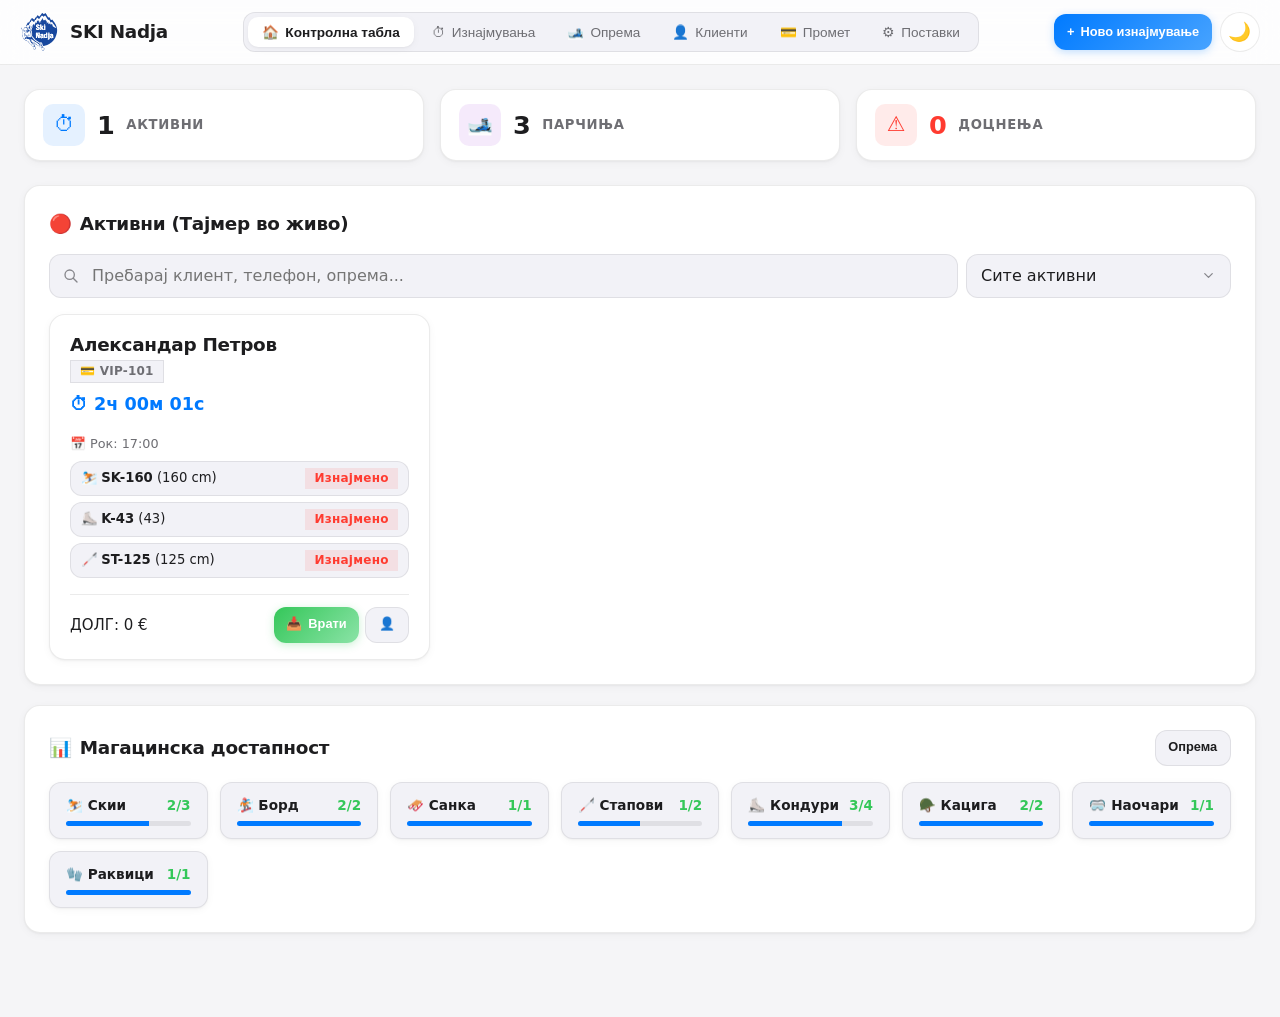
==== index.html @ 68383cac "Add green (success) and red (error) toast notifications" ====
<!DOCTYPE html>
<html lang="mk">

<head>
  <meta charset="UTF-8">
  <meta name="viewport"
    content="width=device-width, initial-scale=1.0, maximum-scale=1.0, user-scalable=no, viewport-fit=cover">
  <title>SKI Nadja - Систем за изнајмување ски опрема</title>
  <link rel="icon" type="image/svg+xml" href="LOGO.svg">
  <style>
    /* =====================================================================
       AURA DESIGN SYSTEM — TOKENS & CALM APPLE-INSPIRED THEME
       ===================================================================== */
    :root {
      /* 1. Spatial Grid (4px base unit) */
      --space-1: 4px;
      --space-2: 8px;
      --space-3: 12px;
      --space-4: 16px;
      --space-5: 20px;
      --space-6: 24px;
      --space-7: 32px;
      --space-8: 40px;
      --space-9: 48px;
      --space-10: 64px;
      --space-11: 80px;
      --space-12: 96px;
      --space-13: 128px;

      /* 2. Neutral Hierarchy (Light Mode) */
      --color-bg: #f5f5f7;
      --color-surface: #ffffff;
      --color-surface-secondary: #f2f2f7;
      --color-surface-tertiary: #e5e5ea;

      --color-text: #1d1d1f;
      --color-text-secondary: #6e6e73;
      --color-text-tertiary: #86868b;

      --color-border: rgba(0, 0, 0, 0.08);
      --color-border-hover: rgba(0, 0, 0, 0.15);

      /* 3. Semantic Accents */
      --color-blue: #007aff;
      --color-blue-hover: #0062cc;
      --color-green: #34c759;
      --color-orange: #ff9500;
      --color-red: #ff3b30;
      --color-purple: #af52de;
      --color-pink: #ff2d55;
      --color-indigo: #5856d6;
      --color-teal: #5ac8fa;
      --color-yellow: #ffcc00;

      /* 4. AURA Restrained Gradients */
      --gradient-blue: linear-gradient(135deg, #007aff 0%, #47a3ff 100%);
      --gradient-purple: linear-gradient(135deg, #af52de 0%, #c084fc 100%);
      --gradient-pink: linear-gradient(135deg, #ff2d55 0%, #ff8fb3 100%);
      --gradient-orange: linear-gradient(135deg, #ff9500 0%, #ffd080 100%);
      --gradient-green: linear-gradient(135deg, #34c759 0%, #8be3a7 100%);
      --gradient-cyan: linear-gradient(135deg, #5ac8fa 0%, #7de7e7 100%);

      /* 5. Unified Radii (Cohesive rounded corners matching buttons) */
      --radius-xs: 6px;
      --radius-sm: 10px;
      --radius: 12px;
      --radius-md: 12px;
      --radius-lg: 16px;
      --radius-xl: 20px;
      --radius-2xl: 28px;
      --radius-full: 9999px;

      /* 6. Soft Elevations (Never harsh black) */
      --shadow-sm: 0 1px 2px rgba(0, 0, 0, 0.04), 0 2px 8px rgba(0, 0, 0, 0.04);
      --shadow: 0 4px 16px rgba(0, 0, 0, 0.06), 0 12px 32px rgba(0, 0, 0, 0.04);
      --shadow-md: 0 4px 16px rgba(0, 0, 0, 0.06), 0 12px 32px rgba(0, 0, 0, 0.04);
      --shadow-lg: 0 12px 40px rgba(0, 0, 0, 0.10), 0 24px 64px rgba(0, 0, 0, 0.08);

      /* 7. Motion & Physics */
      --ease-standard: cubic-bezier(0.2, 0.8, 0.2, 1);
      --ease-emphasized: cubic-bezier(0.16, 1, 0.3, 1);
      --duration-fast: 150ms;
      --duration-normal: 250ms;
      --transition: all 0.2s cubic-bezier(0.2, 0.8, 0.2, 1);

      /* 8. Backward-Compatibility Aliases */
      --primary: var(--color-blue);
      --primary-hover: var(--color-blue-hover);
      --primary-light: rgba(0, 122, 255, 0.10);
      --accent: var(--color-teal);
      --bg: var(--color-bg);
      --surface: var(--color-surface);
      --surface-border: var(--color-border);
      --text: var(--color-text);
      --text-muted: var(--color-text-secondary);
      --success: var(--color-green);
      --success-bg: rgba(52, 199, 89, 0.12);
      --danger: var(--color-red);
      --danger-bg: rgba(255, 59, 48, 0.10);
      --warning: var(--color-orange);
      --warning-bg: rgba(255, 149, 0, 0.12);
      --purple: var(--color-purple);
      --purple-bg: rgba(175, 82, 222, 0.12);

      /* 9. Layout Insets */
      --bottom-nav-height: 64px;
      --safe-bottom: env(safe-area-inset-bottom, 0px);
      --safe-top: env(safe-area-inset-top, 0px);

      /* 10. Apple Typography Stack */
      --font-sans: -apple-system, BlinkMacSystemFont, "SF Pro Display", "SF Pro Text", Inter, system-ui, -apple-system, sans-serif;
    }

    /* AURA Dark Theme */
    [data-theme="dark"] {
      --color-bg: #000000;
      --color-surface: #1c1c1e;
      --color-surface-secondary: #2c2c2e;
      --color-surface-tertiary: #3a3a3c;

      --color-text: #f5f5f7;
      --color-text-secondary: #98989d;
      --color-text-tertiary: #6e6e73;

      --color-border: rgba(255, 255, 255, 0.12);
      --color-border-hover: rgba(255, 255, 255, 0.22);

      --primary: #2997ff;
      --primary-hover: #58a6ff;
      --primary-light: rgba(41, 151, 255, 0.18);
      --accent: #5ac8fa;
      --bg: var(--color-bg);
      --surface: var(--color-surface);
      --surface-border: var(--color-border);
      --text: var(--color-text);
      --text-muted: var(--color-text-secondary);
      --success: #30d158;
      --success-bg: rgba(48, 209, 88, 0.18);
      --danger: #ff453a;
      --danger-bg: rgba(255, 69, 58, 0.18);
      --warning: #ffd60a;
      --warning-bg: rgba(255, 214, 10, 0.18);
      --purple: #bf5af2;
      --purple-bg: rgba(191, 90, 242, 0.18);

      --shadow-sm: 0 1px 3px rgba(0, 0, 0, 0.6), 0 2px 8px rgba(0, 0, 0, 0.4);
      --shadow: 0 4px 16px rgba(0, 0, 0, 0.7), 0 12px 32px rgba(0, 0, 0, 0.5);
      --shadow-md: 0 4px 16px rgba(0, 0, 0, 0.7), 0 12px 32px rgba(0, 0, 0, 0.5);
      --shadow-lg: 0 12px 48px rgba(0, 0, 0, 0.85), 0 24px 64px rgba(0, 0, 0, 0.75);
    }

    /* Base Reset & Smooth Rendering */
    *,
    *::before,
    *::after {
      box-sizing: border-box;
      margin: 0;
      padding: 0;
      -webkit-tap-highlight-color: transparent;
    }

    html {
      -webkit-text-size-adjust: 100%;
      scroll-behavior: smooth;
    }

    body {
      background-color: var(--color-bg);
      color: var(--color-text);
      font-family: var(--font-sans);
      min-height: 100vh;
      display: flex;
      flex-direction: column;
      line-height: 1.5;
      font-size: 15px;
      -webkit-font-smoothing: antialiased;
      -moz-osx-font-smoothing: grayscale;
      padding-bottom: calc(var(--bottom-nav-height) + var(--safe-bottom) + var(--space-4));
      transition: background-color var(--duration-normal) var(--ease-standard),
        color var(--duration-normal) var(--ease-standard);
    }

    /* Subtle Native Scrollbars */
    ::-webkit-scrollbar {
      width: 6px;
      height: 6px;
    }

    ::-webkit-scrollbar-track {
      background: transparent;
    }

    ::-webkit-scrollbar-thumb {
      background: var(--color-surface-tertiary);
      border-radius: var(--radius-pill);
    }

    ::-webkit-scrollbar-thumb:hover {
      background: var(--color-text-tertiary);
    }

    /* Top Sticky Navbar (Frosted Glass) */
    header.navbar {
      background-color: color-mix(in srgb, var(--color-surface) 82%, transparent);
      backdrop-filter: blur(20px);
      -webkit-backdrop-filter: blur(20px);
      border-bottom: 1px solid var(--color-border);
      position: sticky;
      top: 0;
      z-index: 40;
      padding: var(--space-3) var(--space-5);
      padding-top: calc(var(--space-3) + var(--safe-top));
      display: flex;
      align-items: center;
      justify-content: space-between;
      gap: var(--space-4);
      transition: border-color var(--duration-normal) var(--ease-standard);
    }

    .brand {
      display: inline-flex;
      align-items: center;
      gap: var(--space-3);
      font-weight: 700;
      font-size: 1.15rem;
      color: var(--color-text);
      text-decoration: none;
      letter-spacing: -0.015em;
      user-select: none;
      transition: opacity var(--duration-fast) var(--ease-standard);
    }

    .brand:hover {
      opacity: 0.88;
    }

    .brand-icon {
      width: 38px;
      height: 38px;
      /*
      border-radius: var(--radius-sm);
      background-color: #ffffff;
      padding: 2px;
      object-fit: contain;
      box-shadow: 0 2px 8px rgba(0, 0, 0, 0.08);
      */
      flex-shrink: 0;
      display: block;
    }

    .desktop-nav-links {
      display: none;
    }

    .nav-actions {
      display: flex;
      align-items: center;
      gap: var(--space-2);
    }

    /* Desktop Navigation Overrides (>= 840px) */
    @media (min-width: 840px) {
      body {
        padding-bottom: var(--space-8);
      }

      nav.bottom-nav {
        display: none !important;
      }

      .fab-btn {
        display: none !important;
      }

      .desktop-nav-links {
        display: flex;
        align-items: center;
        gap: var(--space-1);
        background: var(--color-surface-secondary);
        padding: 4px;
        border-radius: var(--radius-md);
        border: 1px solid var(--color-border);
      }

      .desktop-nav-btn {
        display: inline-flex;
        align-items: center;
        gap: 6px;
        padding: 7px 14px;
        border-radius: var(--radius-sm);
        font-size: 0.85rem;
        font-weight: 500;
        color: var(--color-text-secondary);
        background: transparent;
        border: none;
        cursor: pointer;
        transition: var(--transition);
        white-space: nowrap;
      }

      .desktop-nav-btn:hover {
        color: var(--color-text);
        background-color: var(--color-surface);
      }

      .desktop-nav-btn.active {
        color: var(--color-text);
        background-color: var(--color-surface);
        font-weight: 600;
        box-shadow: var(--shadow-sm);
      }

      .desktop-add-btn {
        display: inline-flex !important;
      }
    }

    .desktop-add-btn {
      display: none;
    }

    /* Mobile Bottom Navigation Bar (iOS Frosted Tab Bar) */
    nav.bottom-nav {
      position: fixed;
      bottom: 0;
      left: 0;
      width: 100%;
      height: calc(var(--bottom-nav-height) + var(--safe-bottom));
      padding-bottom: var(--safe-bottom);
      background-color: color-mix(in srgb, var(--color-surface) 86%, transparent);
      backdrop-filter: blur(24px);
      -webkit-backdrop-filter: blur(24px);
      border-top: 1px solid var(--color-border);
      display: flex;
      align-items: center;
      justify-content: space-around;
      z-index: 50;
      box-shadow: 0 -4px 20px rgba(0, 0, 0, 0.04);
    }

    .bottom-nav-btn {
      flex: 1;
      height: 100%;
      min-height: 48px;
      display: flex;
      flex-direction: column;
      align-items: center;
      justify-content: center;
      background: transparent;
      border: none;
      color: var(--color-text-secondary);
      cursor: pointer;
      font-size: 0.72rem;
      font-weight: 500;
      gap: 3px;
      transition: var(--transition);
      position: relative;
    }

    .bottom-nav-btn .nav-icon {
      font-size: 1.25rem;
      line-height: 1;
      transition: transform var(--duration-fast) var(--ease-standard);
    }

    .bottom-nav-btn.active {
      color: var(--color-blue);
      font-weight: 600;
    }

    .bottom-nav-btn.active .nav-icon {
      transform: scale(1.08);
    }

    /* Mobile Floating Action Button (FAB) */
    .fab-btn {
      position: fixed;
      right: var(--space-4);
      bottom: calc(var(--bottom-nav-height) + var(--safe-bottom) + var(--space-4));
      width: 56px;
      height: 56px;
      border-radius: 50%;
      background: var(--gradient-blue);
      color: #ffffff;
      display: flex;
      align-items: center;
      justify-content: center;
      font-size: 1.85rem;
      font-weight: 300;
      line-height: 1;
      border: none;
      box-shadow: 0 8px 24px rgba(0, 122, 255, 0.38);
      cursor: pointer;
      z-index: 45;
      transition: transform var(--duration-fast) var(--ease-standard),
        box-shadow var(--duration-fast) var(--ease-standard);
    }

    .fab-btn:active {
      transform: scale(0.92);
      box-shadow: 0 4px 12px rgba(0, 122, 255, 0.3);
    }

    /* AURA Button System */
    .btn {
      display: inline-flex;
      align-items: center;
      justify-content: center;
      gap: 6px;
      padding: 0.6rem 1.15rem;
      font-size: 0.875rem;
      font-weight: 600;
      border-radius: var(--radius-md);
      border: 1px solid transparent;
      cursor: pointer;
      transition: var(--transition);
      min-height: 44px;
      user-select: none;
      text-decoration: none;
      line-height: 1;
    }

    .btn:active {
      transform: scale(0.97);
    }

    .btn:disabled {
      opacity: 0.55;
      cursor: not-allowed;
      transform: none;
    }

    .btn-primary {
      background: var(--gradient-blue);
      color: #ffffff;
      border: none;
      box-shadow: 0 2px 8px rgba(0, 122, 255, 0.25);
    }

    .btn-primary:hover:not(:disabled) {
      box-shadow: 0 4px 14px rgba(0, 122, 255, 0.35);
      filter: brightness(1.05);
    }

    .btn-secondary {
      background-color: var(--color-surface-secondary);
      color: var(--color-text);
      border: 1px solid var(--color-border);
    }

    .btn-secondary:hover:not(:disabled) {
      background-color: color-mix(in srgb, var(--color-text) 5%, var(--color-surface-secondary));
      border-color: var(--color-border-hover);
    }

    .btn-success {
      background: var(--gradient-green);
      color: #ffffff;
      border: none;
      box-shadow: 0 2px 8px rgba(52, 199, 89, 0.25);
    }

    .btn-success:hover:not(:disabled) {
      filter: brightness(1.05);
      box-shadow: 0 4px 14px rgba(52, 199, 89, 0.35);
    }

    .btn-danger {
      background-color: color-mix(in srgb, var(--color-text) 5%, var(--color-surface-secondary));
      color: #ffffff;
      border: 1px solid red;
      box-shadow: 0 2px 8px rgba(255, 59, 48, 0.25);
    }

    .btn-danger:hover:not(:disabled) {
      filter: brightness(1.08);
    }

    .btn-sm {
      padding: 0.35rem 0.8rem;
      font-size: 0.8rem;
      min-height: 36px;
      border-radius: var(--radius-md);
    }

    .btn-icon {
      width: 40px;
      height: 40px;
      border-radius: 50%;
      color: var(--color-text-secondary);
      background: var(--color-surface);
      border: 1px solid var(--color-border);
      cursor: pointer;
      display: inline-flex;
      align-items: center;
      justify-content: center;
      font-size: 1.15rem;
      transition: var(--transition);
    }

    .btn-icon:hover {
      background-color: var(--color-surface-secondary);
      color: var(--color-text);
      border-color: var(--color-border-hover);
    }

    .btn-icon:active {
      transform: scale(0.92);
    }

    /* Main Container */
    main.content {
      flex: 1;
      max-width: 1280px;
      width: 100%;
      margin: 0 auto;
      padding: var(--space-4) var(--space-4);
    }

    @media (min-width: 640px) {
      main.content {
        padding: var(--space-6) var(--space-6);
      }
    }

    /* AURA Metric Stat Cards Grid */
    .metrics-grid {
      display: grid;
      grid-template-columns: repeat(2, 1fr);
      gap: var(--space-3);
      margin-bottom: var(--space-5);
    }

    @media (min-width: 840px) {
      .metrics-grid {
        grid-template-columns: repeat(4, 1fr);
        gap: var(--space-4);
        margin-bottom: var(--space-6);
      }
    }

    .metric-card {
      background-color: var(--color-surface);
      border: 1px solid var(--color-border);
      border-radius: var(--radius-lg);
      padding: var(--space-4) var(--space-5);
      display: flex;
      flex-direction: column;
      justify-content: space-between;
      gap: var(--space-2);
      box-shadow: var(--shadow-sm);
      transition: var(--transition);
      position: relative;
    }

    .metric-card:hover {
      box-shadow: var(--shadow-md);
      border-color: var(--color-border-hover);
      transform: translateY(-1px);
    }

    .metric-card .metric-icon {
      width: 42px;
      height: 42px;
      border-radius: var(--radius-sm);
      display: flex;
      align-items: center;
      justify-content: center;
      font-size: 1.25rem;
      flex-shrink: 0;
    }

    .metric-card .metric-value {
      font-size: 1.75rem;
      font-weight: 700;
      color: var(--color-text);
      font-variant-numeric: tabular-nums;
      line-height: 1.1;
      letter-spacing: -0.02em;
      margin-top: var(--space-1);
    }

    .metric-card h4 {
      font-size: 0.725rem;
      font-weight: 600;
      text-transform: uppercase;
      letter-spacing: 0.05em;
      color: var(--color-text-secondary);
      margin: 0;
    }

    /* Dashboard Key Metrics (Single row: ICON NUMBER Title) */
    #view-dashboard .metrics-grid {
      display: grid;
      grid-template-columns: repeat(3, 1fr);
      gap: 6px;
      margin-bottom: var(--space-4);
    }

    @media (min-width: 640px) {
      #view-dashboard .metrics-grid {
        gap: var(--space-4);
        margin-bottom: var(--space-6);
      }
    }

    #view-dashboard .metric-card {
      padding: 8px 10px;
      flex-direction: row;
      align-items: center;
      justify-content: flex-start;
      gap: 8px;
      border-radius: var(--radius-md);
      min-width: 0;
      overflow: hidden;
    }

    @media (min-width: 640px) {
      #view-dashboard .metric-card {
        padding: 14px 18px;
        gap: 12px;
        border-radius: var(--radius-lg);
      }
    }

    #view-dashboard .metric-card .metric-icon {
      width: 32px;
      height: 32px;
      font-size: 1.1rem;
      border-radius: var(--radius-sm);
      flex-shrink: 0;
    }

    @media (min-width: 640px) {
      #view-dashboard .metric-card .metric-icon {
        width: 42px;
        height: 42px;
        font-size: 1.3rem;
      }
    }

    #view-dashboard .metric-card .metric-value {
      font-size: 1.15rem;
      margin-top: 0;
      flex-shrink: 0;
    }

    @media (min-width: 640px) {
      #view-dashboard .metric-card .metric-value {
        font-size: 1.6rem;
      }
    }

    #view-dashboard .metric-card h4 {
      font-size: 0.72rem;
      white-space: nowrap;
      overflow: hidden;
      text-overflow: ellipsis;
      margin: 0;
    }

    @media (min-width: 640px) {
      #view-dashboard .metric-card h4 {
        font-size: 0.825rem;
      }
    }

    /* Section Cards (.card) */
    .card {
      background-color: var(--color-surface);
      border: 1px solid var(--color-border);
      border-radius: var(--radius-lg);
      padding: var(--space-5);
      margin-bottom: var(--space-5);
      box-shadow: var(--shadow-sm);
      transition: var(--transition);
    }

    @media (min-width: 640px) {
      .card {
        padding: var(--space-6);
      }
    }

    .card-header {
      display: flex;
      align-items: center;
      justify-content: space-between;
      margin-bottom: var(--space-4);
      flex-wrap: wrap;
      gap: var(--space-3);
    }

    .card-title {
      font-size: 1.15rem;
      font-weight: 700;
      letter-spacing: -0.015em;
      color: var(--color-text);
      display: flex;
      align-items: center;
      gap: var(--space-2);
    }

    /* Search & Filter Toolbar */
    .toolbar {
      display: flex;
      align-items: center;
      gap: var(--space-2);
      flex-wrap: wrap;
      margin-bottom: var(--space-4);
    }

    .search-input-wrap {
      position: relative;
      flex: 1;
      min-width: 100%;
    }

    @media (min-width: 640px) {
      .search-input-wrap {
        min-width: 260px;
      }
    }

    .search-input-wrap svg {
      position: absolute;
      left: 14px;
      top: 50%;
      transform: translateY(-50%);
      color: var(--color-text-tertiary);
      pointer-events: none;
    }

    .search-input {
      width: 100%;
      padding: 10px 14px 10px 42px;
      font-size: 16px;
      border-radius: var(--radius-md);
      border: 1px solid var(--color-border);
      background-color: var(--color-surface-secondary);
      color: var(--color-text);
      outline: none;
      min-height: 44px;
      transition: var(--transition);
      font-family: inherit;
    }

    .search-input:focus {
      background-color: var(--color-surface);
      border-color: var(--color-blue);
      box-shadow: 0 0 0 3px rgba(0, 122, 255, 0.2);
    }

    .form-select,
    .form-input {
      padding: 10px 14px;
      font-size: 16px;
      border-radius: var(--radius-md);
      border: 1px solid var(--color-border);
      background-color: var(--color-surface-secondary);
      color: var(--color-text);
      outline: none;
      min-height: 44px;
      width: 100%;
      transition: var(--transition);
      font-family: inherit;
    }

    select.form-select {
      -webkit-appearance: none;
      appearance: none;
      background-image: url("data:image/svg+xml,%3Csvg xmlns='http://www.w3.org/2000/svg' viewBox='0 0 24 24' fill='none' stroke='%2386868b' stroke-width='2' stroke-linecap='round' stroke-linejoin='round'%3E%3Cpath d='m6 9 6 6 6-6'/%3E%3C/svg%3E");
      background-repeat: no-repeat;
      background-position: right 14px center;
      background-size: 15px;
      padding-right: 38px;
    }

    .form-select:focus,
    .form-input:focus {
      background-color: var(--color-surface);
      border-color: var(--color-blue);
      box-shadow: 0 0 0 3px rgba(0, 122, 255, 0.2);
    }

    @media (min-width: 640px) {
      .form-select {
        width: auto;
      }
    }

    /* Category Filter Chips */
    .chips-row {
      display: flex;
      align-items: center;
      gap: var(--space-2);
      overflow-x: auto;
      padding-bottom: var(--space-2);
      margin-bottom: var(--space-3);
      -webkit-overflow-scrolling: touch;
      scrollbar-width: none;
    }

    .chips-row::-webkit-scrollbar {
      display: none;
    }

    .chip {
      padding: 8px 14px;
      border-radius: var(--radius-md);
      font-size: 0.85rem;
      font-weight: 500;
      background-color: var(--color-surface);
      border: 1px solid var(--color-border);
      color: var(--color-text-secondary);
      cursor: pointer;
      display: inline-flex;
      align-items: center;
      gap: 6px;
      white-space: nowrap;
      min-height: 40px;
      transition: var(--transition);
      user-select: none;
      box-shadow: var(--shadow-sm);
    }

    .chip:hover {
      background-color: var(--color-surface-secondary);
      color: var(--color-text);
      border-color: var(--color-border-hover);
    }

    .chip.active {
      background-color: var(--color-text);
      color: var(--color-surface);
      border-color: var(--color-text);
      font-weight: 600;
    }

    /* Badges & Dots */
    .badge {
      display: inline-flex;
      align-items: center;
      gap: 4px;
      padding: 3px 9px;
      border-radius: var(--radius-pill);
      font-size: 0.75rem;
      font-weight: 600;
      letter-spacing: 0.02em;
      white-space: nowrap;
      line-height: 1.25;
    }

    .badge-success {
      background-color: var(--success-bg);
      color: var(--success);
    }

    .badge-danger {
      background-color: var(--danger-bg);
      color: var(--danger);
    }

    .badge-warning {
      background-color: var(--warning-bg);
      color: var(--warning);
    }

    .badge-primary {
      background-color: var(--primary-light);
      color: var(--primary);
    }

    .badge-gray {
      background-color: var(--color-surface-secondary);
      color: var(--color-text-secondary);
      border: 1px solid var(--color-border);
    }

    /* Live Active Rentals Grid */
    .rentals-grid {
      display: grid;
      grid-template-columns: 1fr;
      gap: var(--space-4);
    }

    @media (min-width: 680px) {
      .rentals-grid {
        grid-template-columns: repeat(auto-fill, minmax(340px, 1fr));
        gap: var(--space-5);
      }
    }

    .rental-card {
      background-color: var(--color-surface);
      border: 1px solid var(--color-border);
      border-radius: var(--radius-lg);
      padding: var(--space-4) var(--space-5);
      display: flex;
      flex-direction: column;
      justify-content: space-between;
      box-shadow: var(--shadow-sm);
      position: relative;
      transition: var(--transition);
    }

    .rental-card:hover {
      box-shadow: var(--shadow-md);
      border-color: var(--color-border-hover);
    }

    .rental-card.overdue {
      border: 1px solid rgba(255, 59, 48, 0.4);
      background: color-mix(in srgb, var(--color-red) 3%, var(--color-surface));
      box-shadow: 0 4px 16px rgba(255, 59, 48, 0.08);
    }

    .rental-card-top {
      display: flex;
      flex-direction: column;
      align-items: flex-start;
      margin-bottom: var(--space-2);
    }

    .client-title {
      font-size: 1.15rem;
      font-weight: 700;
      color: var(--color-text);
      letter-spacing: -0.015em;
    }

    .client-sub {
      font-size: 0.8rem;
      color: var(--color-text-secondary);
      display: flex;
      align-items: center;
      gap: var(--space-2);
      margin-top: 2px;
    }

    .rental-timer {
      font-size: 1.1rem;
      font-weight: 700;
      font-variant-numeric: tabular-nums;
      display: flex;
      align-items: center;
      gap: 6px;
      color: var(--color-blue);
      white-space: nowrap;
      margin: var(--space-2) 0;
    }

    .rental-card.overdue .rental-timer {
      color: var(--color-red);
    }

    .rental-items-list {
      margin: var(--space-2) 0;
      display: flex;
      flex-direction: column;
      gap: 6px;
    }

    .rental-item-row {
      display: flex;
      align-items: center;
      justify-content: space-between;
      font-size: 0.825rem;
      background-color: var(--color-surface-secondary);
      padding: 6px 10px;
      border-radius: var(--radius-sm);
      border: 1px solid var(--color-border);
      color: var(--color-text);
    }

    .rental-item-row.item-returned {
      opacity: 0.45;
      text-decoration: line-through;
    }

    .rental-card-footer {
      display: flex;
      align-items: center;
      justify-content: space-between;
      padding-top: var(--space-3);
      border-top: 1px solid var(--color-border);
      margin-top: var(--space-2);
      gap: var(--space-2);
      flex-wrap: wrap;
    }

    .rental-amount {
      font-size: 1.25rem;
      font-weight: 700;
      color: var(--color-text);
      font-variant-numeric: tabular-nums;
    }

    /* Mobile Responsive Card-List vs Desktop Table */
    .mobile-card-list {
      display: flex;
      flex-direction: column;
      gap: var(--space-3);
    }

    .data-card {
      background: var(--color-surface);
      border: 1px solid var(--color-border);
      border-radius: var(--radius-lg);
      padding: var(--space-4);
      box-shadow: var(--shadow-sm);
      display: flex;
      flex-direction: column;
      gap: var(--space-2);
      transition: var(--transition);
    }

    .data-card:hover {
      box-shadow: var(--shadow-md);
      border-color: var(--color-border-hover);
    }

    .data-card-header {
      display: flex;
      justify-content: space-between;
      align-items: flex-start;
      gap: var(--space-2);
    }

    .data-card-row {
      display: flex;
      justify-content: space-between;
      font-size: 0.85rem;
      color: var(--color-text);
      padding: 2px 0;
    }

    .data-card-actions {
      display: flex;
      gap: var(--space-2);
      justify-content: flex-end;
      padding-top: var(--space-3);
      border-top: 1px solid var(--color-border);
      margin-top: var(--space-1);
      flex-wrap: wrap;
    }

    .table-container {
      display: none;
      width: 100%;
      overflow-x: auto;
      border: 1px solid var(--color-border);
      border-radius: var(--radius-md);
      background: var(--color-surface);
      box-shadow: var(--shadow-sm);
    }

    @media (min-width: 840px) {
      .mobile-card-list {
        display: none;
      }

      .table-container {
        display: block;
      }

      table {
        width: 100%;
        border-collapse: collapse;
        text-align: left;
        font-size: 0.875rem;
      }

      th {
        background-color: var(--color-surface-secondary);
        padding: 12px 16px;
        font-weight: 600;
        font-size: 0.75rem;
        text-transform: uppercase;
        letter-spacing: 0.04em;
        color: var(--color-text-secondary);
        border-bottom: 1px solid var(--color-border);
        white-space: nowrap;
      }

      td {
        padding: 12px 16px;
        border-bottom: 1px solid var(--color-border);
        color: var(--color-text);
        vertical-align: middle;
      }

      tr:last-child td {
        border-bottom: none;
      }

      tr:hover td {
        background-color: color-mix(in srgb, var(--color-blue) 4%, var(--color-surface));
      }
    }

    /* Modal Dialogs (iOS Bottom Sheet on Mobile, Centered Dialog on Desktop) */
    .modal-backdrop {
      position: fixed;
      inset: 0;
      width: 100vw;
      height: 100vh;
      background-color: rgba(0, 0, 0, 0.45);
      backdrop-filter: blur(16px);
      -webkit-backdrop-filter: blur(16px);
      z-index: 100;
      display: none;
      align-items: flex-end;
      justify-content: center;
      padding: 0;
    }

    .modal-backdrop.open {
      display: flex;
    }

    .modal-box {
      background-color: var(--color-surface);
      border-top: 1px solid var(--color-border);
      border-radius: 24px 24px 0 0;
      width: 100%;
      max-height: 94vh;
      max-height: calc(100dvh - 20px);
      overflow-y: auto;
      box-shadow: 0 -8px 40px rgba(0, 0, 0, 0.28);
      display: flex;
      flex-direction: column;
      animation: sheetUp 0.28s var(--ease-emphasized);
      padding-bottom: var(--safe-bottom);
      position: relative;
    }

    @keyframes sheetUp {
      from {
        transform: translateY(100%);
      }

      to {
        transform: translateY(0);
      }
    }

    @media (min-width: 640px) {
      .modal-backdrop {
        align-items: center;
        padding: var(--space-6);
      }

      .modal-box {
        border: 1px solid var(--color-border);
        border-radius: var(--radius-xl);
        max-width: 680px;
        box-shadow: var(--shadow-lg);
        animation: modalFade 0.22s var(--ease-standard);
        padding-bottom: 0;
      }

      @keyframes modalFade {
        from {
          opacity: 0;
          transform: scale(0.97) translateY(8px);
        }

        to {
          opacity: 1;
          transform: scale(1) translateY(0);
        }
      }
    }

    .modal-header {
      padding: 18px var(--space-5) var(--space-3);
      border-bottom: 1px solid var(--color-border);
      display: flex;
      align-items: center;
      justify-content: space-between;
      position: sticky;
      top: 0;
      background: var(--color-surface);
      z-index: 10;
    }

    @media (max-width: 639px) {
      .modal-header::before {
        content: "";
        position: absolute;
        top: 8px;
        left: 50%;
        transform: translateX(-50%);
        width: 38px;
        height: 5px;
        border-radius: var(--radius-pill);
        background: var(--color-surface-tertiary);
      }
    }

    .modal-title {
      font-size: 1.15rem;
      font-weight: 700;
      color: var(--color-text);
      display: flex;
      align-items: center;
      gap: var(--space-2);
      letter-spacing: -0.01em;
    }

    .modal-body {
      padding: var(--space-5);
      display: flex;
      flex-direction: column;
      gap: var(--space-4);
      -webkit-overflow-scrolling: touch;
    }

    .modal-divider {
      width: 100%;
      height: 2px;
      background-color: #007aff;
      border: none;
      margin: var(--space-1) 0;
      border-radius: var(--radius-pill);
      flex-shrink: 0;
    }

    .modal-footer {
      padding: var(--space-3) var(--space-5) calc(var(--space-3) + var(--safe-bottom));
      border-top: 1px solid var(--color-border);
      display: flex;
      align-items: center;
      justify-content: flex-end;
      gap: var(--space-3);
      background-color: var(--color-surface);
      position: sticky;
      bottom: 0;
      z-index: 10;
    }

    .form-group {
      display: flex;
      flex-direction: column;
      gap: 6px;
    }

    .form-group label {
      font-size: 0.8rem;
      font-weight: 600;
      color: var(--color-text-secondary);
      letter-spacing: 0.02em;
    }

    .form-row {
      display: grid;
      grid-template-columns: 1fr;
      gap: var(--space-3);
    }

    @media (min-width: 500px) {
      .form-row {
        grid-template-columns: repeat(2, 1fr);
      }
    }

    .tab-nav {
      display: inline-flex;
      background-color: var(--color-surface-secondary);
      padding: 4px;
      border-radius: var(--radius-md);
      border: 1px solid var(--color-border);
      gap: 4px;
      margin-bottom: var(--space-4);
      overflow-x: auto;
      scrollbar-width: none;
    }

    .tab-nav::-webkit-scrollbar {
      display: none;
    }

    .tab-link {
      padding: 7px 16px;
      border: none;
      background: transparent;
      color: var(--color-text-secondary);
      font-weight: 500;
      font-size: 0.85rem;
      cursor: pointer;
      border-radius: var(--radius-sm);
      white-space: nowrap;
      transition: var(--transition);
    }

    .tab-link:hover {
      color: var(--color-text);
    }

    .tab-link.active {
      color: var(--color-text);
      background-color: var(--color-surface);
      font-weight: 600;
      box-shadow: var(--shadow-sm);
    }


    /* Unified Outer Boxes & Card Tiles (Unified with Buttons) */
    #dash-category-stock>div {
      border-radius: var(--radius-md) !important;
      background-color: var(--color-surface-secondary) !important;
      border: 1px solid var(--color-border) !important;
      padding: var(--space-3) var(--space-4) !important;
      box-shadow: var(--shadow-sm);
      transition: var(--transition);
    }

    #dash-category-stock>div:hover {
      box-shadow: var(--shadow-md);
      border-color: var(--color-border-hover) !important;
      transform: translateY(-1px);
    }

    #nr-available-equip-list {
      border-radius: var(--radius-md) !important;
      border: 1px solid var(--color-border) !important;
      background-color: var(--color-surface-secondary) !important;
      padding: var(--space-2) !important;
    }

    #nr-available-equip-list>div {
      border-radius: var(--radius-md) !important;
      border: 1px solid var(--color-border) !important;
      background-color: var(--color-surface) !important;
      padding: 8px 12px !important;
      transition: var(--transition);
    }

    #nr-available-equip-list>div:hover {
      border-color: var(--color-blue) !important;
      transform: translateY(-1px);
      box-shadow: var(--shadow-sm);
    }

    #nr-selected-items-table {
      border-radius: var(--radius-md) !important;
      border: 1px solid var(--color-border) !important;
      background-color: var(--color-surface) !important;
      max-height: none !important;
      overflow: visible !important;
      height: auto !important;
    }

    #nr-selected-client-box {
      border-radius: var(--radius-md) !important;
      padding: 12px 14px !important;
      background-color: color-mix(in srgb, var(--color-blue) 8%, var(--color-surface)) !important;
      border: 1px solid color-mix(in srgb, var(--color-blue) 25%, transparent) !important;
    }

    #nr-inline-client-form {
      border-radius: var(--radius-md) !important;
      padding: 14px !important;
      background-color: var(--color-surface-secondary) !important;
      border: 1px solid color-mix(in srgb, var(--color-blue) 30%, transparent) !important;
    }

    #nr-client-dropdown {
      border-radius: var(--radius-md) !important;
      border: 1px solid var(--color-border) !important;
      overflow: hidden;
      box-shadow: var(--shadow-md);
    }

    #nr-client-dropdown>div {
      padding: 10px 14px;
      cursor: pointer;
      transition: var(--transition);
      border-bottom: 1px solid var(--color-border);
    }

    #nr-client-dropdown>div:hover {
      background-color: var(--color-surface-secondary);
    }

    .rental-item-row {
      border-radius: var(--radius-md) !important;
    }

    .setting-cat-price {
      border-radius: var(--radius-md) !important;
      background-color: var(--color-surface-secondary);
      border: 1px solid var(--color-border);
      padding: 10px 12px;
    }

    /* Print Styles */
    @media print {

      header.navbar,
      nav.bottom-nav,
      .fab-btn,
      .toolbar,
      .nav-actions,
      .modal-backdrop,
      .btn {
        display: none !important;
      }

      body {
        background: #ffffff !important;
        color: #000000 !important;
        padding: 0 !important;
      }

      .card {
        border: none !important;
        box-shadow: none !important;
        padding: 0 !important;
      }
    }

    /* Accessibility / Reduced Motion */
    @media (prefers-reduced-motion: reduce) {

      *,
      ::before,
      ::after {
        animation-duration: 0.01ms !important;
        animation-iteration-count: 1 !important;
        transition-duration: 0.01ms !important;
        scroll-behavior: auto !important;
      }
    }

    /* =====================================================================
       AURA TOAST NOTIFICATIONS (Success Green / Error Red)
       ===================================================================== */
    .toast-container {
      position: fixed;
      top: max(16px, env(safe-area-inset-top, 16px));
      left: 50%;
      transform: translateX(-50%);
      z-index: 100000;
      display: flex;
      flex-direction: column;
      align-items: center;
      gap: 8px;
      pointer-events: none;
      width: calc(100% - 32px);
      max-width: 440px;
    }

    .toast {
      display: flex;
      align-items: center;
      gap: 12px;
      padding: 12px 16px;
      border-radius: var(--radius-lg, 16px);
      box-shadow: 0 8px 28px rgba(0, 0, 0, 0.14), 0 2px 8px rgba(0, 0, 0, 0.06);
      font-family: var(--font-sans);
      font-size: 0.92rem;
      font-weight: 500;
      line-height: 1.35;
      width: 100%;
      pointer-events: auto;
      cursor: pointer;
      backdrop-filter: blur(20px) saturate(180%);
      -webkit-backdrop-filter: blur(20px) saturate(180%);
      animation: auraToastIn 0.32s cubic-bezier(0.16, 1, 0.3, 1) forwards;
      transition: transform 0.25s ease, opacity 0.25s ease;
      word-break: break-word;
    }

    @keyframes auraToastIn {
      from {
        opacity: 0;
        transform: translateY(-22px) scale(0.95);
      }
      to {
        opacity: 1;
        transform: translateY(0) scale(1);
      }
    }

    .toast.toast-hiding {
      opacity: 0;
      transform: translateY(-16px) scale(0.95);
      pointer-events: none;
    }

    /* Green Toast: Successful Operations */
    .toast.toast-success {
      background: rgba(52, 199, 89, 0.15);
      border: 1px solid rgba(52, 199, 89, 0.45);
      color: #176530;
    }
    [data-theme="dark"] .toast.toast-success {
      background: rgba(46, 160, 67, 0.24);
      border: 1px solid rgba(52, 199, 89, 0.55);
      color: #3fb950;
    }

    /* Red Toast: Failed Operations & Errors */
    .toast.toast-error {
      background: rgba(255, 59, 48, 0.15);
      border: 1px solid rgba(255, 59, 48, 0.45);
      color: #b91c1c;
    }
    [data-theme="dark"] .toast.toast-error {
      background: rgba(248, 81, 73, 0.24);
      border: 1px solid rgba(255, 59, 48, 0.55);
      color: #ff7b72;
    }

    .toast-icon {
      flex-shrink: 0;
      width: 24px;
      height: 24px;
      border-radius: 50%;
      display: flex;
      align-items: center;
      justify-content: center;
      color: #ffffff;
      box-shadow: 0 2px 6px rgba(0, 0, 0, 0.12);
    }

    .toast-success .toast-icon {
      background: var(--color-green, #34c759);
    }

    .toast-error .toast-icon {
      background: var(--color-red, #ff3b30);
    }

    .toast-message {
      flex: 1;
      font-size: 0.9rem;
    }

    .toast-close {
      flex-shrink: 0;
      background: transparent;
      border: none;
      font-size: 1.3rem;
      line-height: 1;
      color: inherit;
      opacity: 0.55;
      cursor: pointer;
      padding: 0 4px;
      display: flex;
      align-items: center;
      justify-content: center;
      transition: opacity 0.15s ease;
    }

    .toast-close:hover {
      opacity: 1;
    }
  </style>
</head>

<body data-theme="light">

  <!-- Top Navbar -->
  <header class="navbar">
    <a href="#" class="brand" onclick="navigateTo('dashboard'); return false;">
      <img src="LOGO.svg" alt="SKI Nadja" class="brand-icon">
      <span>SKI Nadja</span>
    </a>

    <!-- Desktop Navigation Links -->
    <nav class="desktop-nav-links">
      <button class="desktop-nav-btn active" id="desk-nav-dashboard" onclick="navigateTo('dashboard')">
        <span>🏠</span> Контролна табла
      </button>
      <button class="desktop-nav-btn" id="desk-nav-rentals" onclick="navigateTo('rentals')">
        <span>⏱</span> Изнајмувања
      </button>
      <button class="desktop-nav-btn" id="desk-nav-equipment" onclick="navigateTo('equipment')">
        <span>🎿</span> Опрема
      </button>
      <button class="desktop-nav-btn" id="desk-nav-clients" onclick="navigateTo('clients')">
        <span>👤</span> Клиенти
      </button>
      <button class="desktop-nav-btn" id="desk-nav-payments" onclick="navigateTo('payments')">
        <span>💳</span> Промет
      </button>
      <button class="desktop-nav-btn" id="desk-nav-settings" onclick="navigateTo('settings')">
        <span>⚙</span> Поставки
      </button>
    </nav>

    <div class="nav-actions">
      <button class="btn btn-primary btn-sm desktop-add-btn" onclick="openNewRentalModal()">
        <span>+</span> Ново изнајмување
      </button>

      <button class="btn-icon" onclick="toggleTheme()" title="Промени Светла/Темна тема">
        <span id="theme-icon">🌙</span>
      </button>
    </div>
  </header>

  <!-- Mobile Floating Action Button (FAB) -->
  <button class="fab-btn" onclick="openNewRentalModal()" title="Ново изнајмување">
    <span>+</span>
  </button>

  <!-- Bottom App Navigation Bar (Phone Optimized) -->
  <nav class="bottom-nav">
    <button class="bottom-nav-btn active" id="mob-nav-dashboard" onclick="navigateTo('dashboard')">
      <span class="nav-icon">🏠</span>
      <span>Табла</span>
    </button>
    <button class="bottom-nav-btn" id="mob-nav-rentals" onclick="navigateTo('rentals')">
      <span class="nav-icon">⏱</span>
      <span>Изнајмени</span>
    </button>
    <button class="bottom-nav-btn" id="mob-nav-equipment" onclick="navigateTo('equipment')">
      <span class="nav-icon">🎿</span>
      <span>Опрема</span>
    </button>
    <button class="bottom-nav-btn" id="mob-nav-clients" onclick="navigateTo('clients')">
      <span class="nav-icon">👤</span>
      <span>Клиенти</span>
    </button>
    <button class="bottom-nav-btn" id="mob-nav-payments" onclick="navigateTo('payments')">
      <span class="nav-icon">💳</span>
      <span>Промет</span>
    </button>
    <button class="bottom-nav-btn" id="mob-nav-settings" onclick="navigateTo('settings')">
      <span class="nav-icon">⚙</span>
      <span>Поставки</span>
    </button>
  </nav>

  <!-- Main View Container -->
  <main class="content">

    <!-- VIEW: DASHBOARD -->
    <div id="view-dashboard" class="page-view">
      <!-- Quick Top Metrics -->
      <div class="metrics-grid">
        <div class="metric-card">
          <div class="metric-icon" style="background-color: var(--primary-light); color: var(--primary);">⏱</div>
          <div class="metric-value" id="dash-active-count">0</div>
          <h4>Активни</h4>
        </div>
        <div class="metric-card">
          <div class="metric-icon" style="background-color: var(--purple-bg); color: var(--purple);">🎿</div>
          <div class="metric-value" id="dash-items-out">0</div>
          <h4>Парчиња</h4>
        </div>
        <div class="metric-card">
          <div class="metric-icon" style="background-color: var(--danger-bg); color: var(--danger);">⚠️</div>
          <div class="metric-value" id="dash-overdue-count" style="color: var(--danger);">0</div>
          <h4>Доцнења</h4>
        </div>
      </div>

      <!-- Live Active Rentals Section -->
      <div class="card">
        <div class="card-header">
          <h2 class="card-title">
            <span>🔴</span> Активни (Тајмер во живо)
          </h2>
        </div>

        <div class="toolbar">
          <div class="search-input-wrap">
            <svg width="16" height="16" fill="none" stroke="currentColor" viewBox="0 0 24 24">
              <path stroke-linecap="round" stroke-linejoin="round" stroke-width="2"
                d="M21 21l-6-6m2-5a7 7 0 11-14 0 7 7 0 0114 0z"></path>
            </svg>
            <input type="text" class="search-input" id="dash-search" placeholder="Пребарај клиент, телефон, опрема..."
              oninput="renderDashboard()">
          </div>
          <select class="form-select" id="dash-status-filter" onchange="renderDashboard()">
            <option value="all">Сите активни</option>
            <option value="overdue">Само со поминат рок (⚠️)</option>
            <option value="unpaid">Само ненаплатени</option>
          </select>
        </div>

        <div id="dash-rentals-container" class="rentals-grid">
        </div>
      </div>

      <!-- Stock availability -->
      <div class="card">
        <div class="card-header">
          <h3 class="card-title"><span>📊</span> Магацинска достапност</h3>
          <button class="btn btn-secondary btn-sm" onclick="navigateTo('equipment')">Опрема</button>
        </div>
        <div id="dash-category-stock"
          style="display: grid; grid-template-columns: repeat(auto-fill, minmax(140px, 1fr)); gap: 0.75rem;">
        </div>
      </div>
    </div>

    <!-- VIEW: RENTALS & HISTORY -->
    <div id="view-rentals" class="page-view" style="display: none;">
      <div class="card">
        <div class="card-header">
          <h2 class="card-title"><span>⏱</span> Сите изнајмувања</h2>
          <button class="btn btn-secondary btn-sm" onclick="exportRentalsCSV()">
            <span>📥</span> CSV
          </button>
        </div>

        <div class="tab-nav">
          <button class="tab-link active" id="tab-rentals-active" onclick="switchRentalsTab('active')">Активни</button>
          <button class="tab-link" id="tab-rentals-history" onclick="switchRentalsTab('history')">Историја</button>
          <button class="tab-link" id="tab-rentals-all" onclick="switchRentalsTab('all')">Сите</button>
        </div>

        <div class="toolbar">
          <div class="search-input-wrap">
            <svg width="16" height="16" fill="none" stroke="currentColor" viewBox="0 0 24 24">
              <path stroke-linecap="round" stroke-linejoin="round" stroke-width="2"
                d="M21 21l-6-6m2-5a7 7 0 11-14 0 7 7 0 0114 0z"></path>
            </svg>
            <input type="text" class="search-input" id="rentals-search" placeholder="Пребарај..."
              oninput="renderRentalsTable()">
          </div>
          <select class="form-select" id="rentals-pay-filter" onchange="renderRentalsTable()">
            <option value="all">Сите плаќања</option>
            <option value="paid">Платени</option>
            <option value="unpaid">Ненаплатени</option>
          </select>
        </div>

        <!-- Mobile Card List for Rentals -->
        <div class="mobile-card-list" id="rentals-mobile-list">
        </div>

        <!-- Desktop Table for Rentals -->
        <div class="table-container">
          <table>
            <thead>
              <tr>
                <th>Р. бр.</th>
                <th>Клиент & Телефон</th>
                <th>Членска картичка</th>
                <th>Изнајмена опрема</th>
                <th>Почеток</th>
                <th>Враќање / Рок</th>
                <th>Време</th>
                <th>Сума</th>
                <th>Платено</th>
                <th>Акции</th>
              </tr>
            </thead>
            <tbody id="rentals-table-body">
            </tbody>
          </table>
        </div>
      </div>
    </div>

    <!-- VIEW: EQUIPMENT / INVENTORY -->
    <div id="view-equipment" class="page-view" style="display: none;">
      <div class="card">
        <div class="card-header">
          <h2 class="card-title"><span>🎿</span> Инвентар на опрема</h2>
          <div style="display: flex; gap: 0.4rem; flex-wrap: wrap;">
            <button class="btn btn-primary btn-sm" onclick="openNewEquipmentModal()">
              <span>+</span> ОПРЕМА
            </button>
            <button class="btn btn-secondary btn-sm" onclick="openBulkAddModal()">
              <span>⚡</span> Групно
            </button>
            <button class="btn btn-secondary btn-sm" onclick="openBulkPriceModal()">
              <span>💰</span> Цени
            </button>
            <button class="btn btn-secondary btn-sm" onclick="exportEquipmentCSV()">
              <span>📥</span> CSV
            </button>
          </div>
        </div>

        <div class="chips-row" id="equip-category-chips">
        </div>

        <div class="toolbar">
          <div class="search-input-wrap">
            <svg width="16" height="16" fill="none" stroke="currentColor" viewBox="0 0 24 24">
              <path stroke-linecap="round" stroke-linejoin="round" stroke-width="2"
                d="M21 21l-6-6m2-5a7 7 0 11-14 0 7 7 0 0114 0z"></path>
            </svg>
            <input type="text" class="search-input" id="equip-search" placeholder="Пребарај код, модел, големина..."
              oninput="renderEquipmentTable()">
          </div>

          <div style="display:flex; gap:0.5rem; width:100%;">
            <select class="form-select" id="equip-status-filter" onchange="renderEquipmentTable()" style="flex:1;">
              <option value="all">Сите статуси</option>
              <option value="available">🟢 Достапни</option>
              <option value="rented">🔴 Изнајмени</option>
              <option value="disabled">⚪ Исклучени</option>
            </select>

            <select class="form-select" id="equip-size-filter" onchange="renderEquipmentTable()" style="flex:1;">
              <option value="all">Сите големини</option>
            </select>
          </div>
        </div>

        <!-- Mobile Card List for Equipment -->
        <div class="mobile-card-list" id="equip-mobile-list">
        </div>

        <!-- Desktop Table for Equipment -->
        <div class="table-container">
          <table>
            <thead>
              <tr>
                <th>Статус</th>
                <th>Код / Број</th>
                <th>Категорија</th>
                <th>Модел / Назив</th>
                <th>Големина</th>
                <th>Цена / ден</th>
                <th>Пати</th>
                <th>Вклучено</th>
                <th>Забелешка</th>
                <th>Акции</th>
              </tr>
            </thead>
            <tbody id="equip-table-body">
            </tbody>
          </table>
        </div>
      </div>
    </div>

    <!-- VIEW: CLIENTS -->
    <div id="view-clients" class="page-view" style="display: none;">
      <div class="card">
        <div class="card-header">
          <h2 class="card-title"><span>👤</span> Клиенти</h2>
          <div style="display:flex; gap:0.4rem;">
            <button class="btn btn-primary btn-sm" onclick="openNewClientModal()">
              <span>+</span> Нов клиент
            </button>
            <button class="btn btn-secondary btn-sm" onclick="exportClientsCSV()">
              <span>📥</span> CSV
            </button>
          </div>
        </div>

        <div class="toolbar">
          <div class="search-input-wrap">
            <svg width="16" height="16" fill="none" stroke="currentColor" viewBox="0 0 24 24">
              <path stroke-linecap="round" stroke-linejoin="round" stroke-width="2"
                d="M21 21l-6-6m2-5a7 7 0 11-14 0 7 7 0 0114 0z"></path>
            </svg>
            <input type="text" class="search-input" id="clients-search" placeholder="Пребарај име, телефон, картичка..."
              oninput="renderClientsTable()">
          </div>
        </div>

        <!-- Mobile Card List for Clients -->
        <div class="mobile-card-list" id="clients-mobile-list">
        </div>

        <!-- Desktop Table for Clients -->
        <div class="table-container">
          <table>
            <thead>
              <tr>
                <th>Име и Презиме</th>
                <th>Телефон</th>
                <th>Членска картичка</th>
                <th>Вкупно</th>
                <th>Тековно</th>
                <th>Забелешка</th>
                <th>Акции</th>
              </tr>
            </thead>
            <tbody id="clients-table-body">
            </tbody>
          </table>
        </div>
      </div>
    </div>

    <!-- VIEW: PAYMENTS & REPORTS -->
    <div id="view-payments" class="page-view" style="display: none;">
      <div class="tab-nav">
        <button class="tab-link active" id="tab-pay-list" onclick="switchPaymentsTab('list')">Евиденција</button>
        <button class="tab-link" id="tab-pay-report" onclick="switchPaymentsTab('report')">Извештај (Report)</button>
      </div>

      <div id="pay-sub-list">
        <div class="card">
          <div class="card-header">
            <h3 class="card-title"><span>💳</span> Наплати</h3>
            <select class="form-select" id="pay-filter-status" onchange="renderPaymentsTable()"
              style="max-width:180px;">
              <option value="all">Сите</option>
              <option value="unpaid">Само Ненаплатени</option>
              <option value="paid">Само Платени</option>
            </select>
          </div>

          <!-- Mobile Card List for Payments -->
          <div class="mobile-card-list" id="payments-mobile-list">
          </div>

          <!-- Desktop Table for Payments -->
          <div class="table-container">
            <table>
              <thead>
                <tr>
                  <th>Р. бр.</th>
                  <th>Клиент</th>
                  <th>Телефон</th>
                  <th>Датум</th>
                  <th>Износ</th>
                  <th>Статус</th>
                  <th>Начин</th>
                  <th>Акции</th>
                </tr>
              </thead>
              <tbody id="payments-table-body">
              </tbody>
            </table>
          </div>
        </div>
      </div>

      <div id="pay-sub-report" style="display: none;">
        <div class="card no-print">
          <div class="card-header">
            <h3 class="card-title"><span>📈</span> Финансиски извештај</h3>
            <div style="display:flex; gap:0.4rem;">
              <button class="btn btn-secondary btn-sm" onclick="window.print()">
                <span>🖨</span> Печати/PDF
              </button>
              <button class="btn btn-secondary btn-sm" onclick="exportReportCSV()">
                <span>📥</span> CSV
              </button>
            </div>
          </div>

          <div class="toolbar">
            <div class="form-group" style="width:100%;">
              <label>Брз опсег:</label>
              <select class="form-select" id="rep-preset" onchange="applyReportPreset()">
                <option value="today">Денес</option>
                <option value="this_week">Оваа недела</option>
                <option value="this_month">Овој месец</option>
                <option value="all">Цела сезона (Сите)</option>
              </select>
            </div>

            <div style="display:flex; gap:0.5rem; width:100%;">
              <div class="form-group" style="flex:1;">
                <label>Од:</label>
                <input type="date" class="form-input" id="rep-from" onchange="generateReport()">
              </div>
              <div class="form-group" style="flex:1;">
                <label>До:</label>
                <input type="date" class="form-input" id="rep-to" onchange="generateReport()">
              </div>
            </div>
          </div>
        </div>

        <div class="card" id="report-view-container">
          <div style="border-bottom: 2px solid var(--surface-border); padding-bottom: 0.75rem; margin-bottom: 1rem;">
            <h2 style="font-size: 1.25rem; font-weight: 800;">Финансиски извештај</h2>
            <p style="color: var(--text-muted); font-size: 0.85rem;" id="rep-period-label">Период: Денес</p>
          </div>

          <div class="metrics-grid">
            <div class="metric-card">
              <div class="metric-info">
                <h4>Вкупен промет</h4>
                <div class="metric-value" id="rep-total-rev">0 €</div>
              </div>
            </div>
            <div class="metric-card">
              <div class="metric-info">
                <h4>Наплатено</h4>
                <div class="metric-value" style="color: var(--success);" id="rep-paid-rev">0 €</div>
              </div>
            </div>
            <div class="metric-card">
              <div class="metric-info">
                <h4>Ненаплатено</h4>
                <div class="metric-value" style="color: var(--danger);" id="rep-unpaid-rev">0 €</div>
              </div>
            </div>
            <div class="metric-card">
              <div class="metric-info">
                <h4>Изнајмувања</h4>
                <div class="metric-value" id="rep-rental-count">0</div>
              </div>
            </div>
          </div>

          <h3 style="margin: 1rem 0 0.5rem; font-size: 1rem;">По категории:</h3>
          <div id="rep-categories-mobile" style="display:flex; flex-direction:column; gap:0.4rem;">
          </div>
        </div>
      </div>
    </div>

    <!-- VIEW: SETTINGS -->
    <div id="view-settings" class="page-view" style="display: none;">
      <div class="card">
        <div class="card-header">
          <h2 class="card-title"><span>⚙</span> Поставки на апликацијата</h2>
        </div>

        <div class="form-row" style="margin-bottom: 1.25rem;">
          <div class="form-group">
            <label>Стандардна валута</label>
            <select class="form-select" id="setting-currency" onchange="saveGeneralSettings()">
              <option value="EUR">EUR (€)</option>
              <option value="MKD">МКД (ден.)</option>
            </select>
          </div>

          <div class="form-group">
            <label>Очекувано враќање (Крај на ден)</label>
            <input type="time" class="form-input" id="setting-closing-time" value="17:00"
              onchange="saveGeneralSettings()">
          </div>
        </div>

        <h3 style="margin: 1rem 0 0.5rem; font-size: 1rem;">Дневен ценовник</h3>
        <div id="settings-price-grid"
          style="display: grid; grid-template-columns: repeat(auto-fill, minmax(140px, 1fr)); gap: 0.6rem; margin-bottom: 1.5rem;">
        </div>

        <hr style="border: 0; border-top: 1px solid var(--surface-border); margin: 1.5rem 0;">

        <h3 class="card-title" style="margin-bottom: 0.5rem;"><span>📥</span> Увоз од Google Sheets (CSV)</h3>
        <div style="display:flex; flex-direction:column; gap: 0.75rem; margin-bottom: 1.5rem;">
          <input type="file" id="csv-file-input" accept=".csv" class="form-input">
          <button class="btn btn-primary" onclick="importFromCSV()">Увези од CSV</button>
        </div>

        <hr style="border: 0; border-top: 1px solid var(--surface-border); margin: 1.5rem 0;">

        <h3 class="card-title" style="margin-bottom: 0.75rem;"><span>💾</span> Резервна копија (Backup)</h3>
        <div style="display: flex; flex-direction: column; gap: 0.6rem;">
          <button class="btn btn-secondary" onclick="exportFullBackupJSON()">
            <span>⬇️</span> Преземи бекап (JSON)
          </button>

          <label class="btn btn-secondary" style="cursor: pointer;">
            <span>⬆️</span> Врати од бекап (JSON)
            <input type="file" id="restore-file-input" accept=".json" style="display:none;"
              onchange="restoreFullBackupJSON(event)">
          </label>

          <button class="btn btn-secondary" onclick="loadDemoSampleData()">
            <span>🧪</span> Вчитај демо податоци
          </button>

          <button class="btn btn-danger btn-sm" style="margin-top: 0.5rem;" onclick="resetAllData()">
            <span>⚠️</span> Исчисти ги сите податоци
          </button>
        </div>
      </div>
    </div>

  </main>

  <!-- ==================== MODALS (Bottom Sheets on Phone) ==================== -->

  <!-- MODAL: NEW RENTAL -->
  <div class="modal-backdrop" id="modal-new-rental">
    <div class="modal-box">
      <div class="modal-header">
        <h3 class="modal-title"><span>➕</span> Ново изнајмување</h3>
        <button class="btn-icon" onclick="closeModal('modal-new-rental')">✕</button>
      </div>
      <div class="modal-body">
        <div class="form-group">
          <label style="font-size: 1.05rem; font-weight: 700; color: var(--text);">1. Клиент</label>
          <div style="display:flex; gap: 0.4rem;">
            <div class="search-input-wrap" style="flex:1; min-width:auto;">
              <svg width="16" height="16" fill="none" stroke="currentColor" viewBox="0 0 24 24">
                <path stroke-linecap="round" stroke-linejoin="round" stroke-width="2"
                  d="M21 21l-6-6m2-5a7 7 0 11-14 0 7 7 0 0114 0z"></path>
              </svg>
              <input type="text" class="search-input" id="nr-client-search" placeholder="Барај клиент..."
                oninput="searchRentalClients()">
            </div>
            <button class="btn btn-secondary btn-sm" onclick="toggleInlineNewClient()">+ Нов</button>
          </div>

          <div id="nr-client-dropdown"
            style="display:none; max-height: 140px; overflow-y: auto; border: 1px solid var(--surface-border); border-radius: var(--radius-sm); margin-top: 0.35rem; background: var(--surface);">
          </div>

          <div id="nr-selected-client-box"
            style="display:none; padding: 0.6rem; background-color: var(--primary-light); border-radius: var(--radius-sm); margin-top: 0.4rem; align-items:center; justify-content:space-between;">
            <div>
              <strong id="nr-sel-name" style="font-size: 1.05rem; color: var(--primary);"></strong>
              <div id="nr-sel-details" style="font-size: 0.8rem; color: var(--text-muted);"></div>
            </div>
            <button class="btn btn-secondary btn-sm" onclick="clearSelectedRentalClient()">Промени</button>
          </div>

          <div id="nr-inline-client-form"
            style="display:none; border: 1px dashed var(--primary); border-radius: var(--radius-sm); padding: 0.75rem; margin-top: 0.4rem; background: var(--bg);">
            <div class="form-row">
              <div class="form-group">
                <label>Име *</label>
                <input type="text" class="form-input" id="nr-new-fname" placeholder="Име">
              </div>
              <div class="form-group">
                <label>Презиме</label>
                <input type="text" class="form-input" id="nr-new-lname" placeholder="Презиме">
              </div>
            </div>
            <div class="form-row" style="margin-top:0.4rem;">
              <div class="form-group">
                <label>Телефон *</label>
                <input type="tel" inputmode="tel" class="form-input" id="nr-new-phone" placeholder="070 123 456">
              </div>
              <div class="form-group">
                <label>Број на картичка</label>
                <input type="text" class="form-input" id="nr-new-card" placeholder="VIP-101">
              </div>
            </div>
            <button class="btn btn-primary btn-sm" style="margin-top: 0.5rem; width:100%;"
              onclick="saveInlineNewClient()">Зачувај клиент</button>
          </div>
        </div>

        <div class="modal-divider"></div>

        <div class="form-group">
          <label style="font-size: 1.05rem; font-weight: 700; color: var(--text);">2. Избор на опрема</label>
          <div class="chips-row" id="nr-category-chips" style="margin-bottom: 0.4rem;">
          </div>

          <div style="display: flex; gap: 0.4rem; margin-bottom: 0.4rem;">
            <div class="search-input-wrap" style="flex:1; min-width:auto;">
              <svg width="16" height="16" fill="none" stroke="currentColor" viewBox="0 0 24 24">
                <path stroke-linecap="round" stroke-linejoin="round" stroke-width="2"
                  d="M21 21l-6-6m2-5a7 7 0 11-14 0 7 7 0 0114 0z"></path>
              </svg>
              <input type="text" class="search-input" id="nr-equip-search" placeholder="Код (пр. SK-101)..."
                oninput="filterRentalAvailableEquipment()" onkeydown="handleQuickAddEquipment(event)">
            </div>
          </div>

          <div id="nr-available-equip-list"
            style="display: grid; grid-template-columns: repeat(auto-fill, minmax(140px, 1fr)); gap: 0.4rem; max-height: 160px; overflow-y: auto; border: 1px solid var(--surface-border); border-radius: var(--radius-sm); padding: 0.4rem; background: var(--bg);">
          </div>

          <label style="margin-top: 0.5rem; font-size: 0.8rem; font-weight: 600; color: var(--text-muted);">
            Избрани парчиња (<span id="nr-selected-count">0</span>):
          </label>
          <div id="nr-selected-items-table"
            style="border: 1px solid var(--color-border); border-radius: var(--radius-md); background: var(--color-surface);">
          </div>
        </div>

        <div class="modal-divider"></div>

        <div class="form-group">
          <label style="font-size: 1.05rem; font-weight: 700; color: var(--text);">3. Време и наплата</label>
          <div class="form-row">
            <div class="form-group">
              <label>Почеток</label>
              <input type="datetime-local" class="form-input" id="nr-start-time">
            </div>

            <div class="form-group">
              <label>Очекувано враќање</label>
              <input type="datetime-local" class="form-input" id="nr-expected-time" onchange="calculateRentalPrice()">
              <div style="display:flex; gap: 0.25rem; margin-top: 0.35rem; overflow-x:auto;">
                <button type="button" class="btn btn-secondary btn-sm" style="flex:1;"
                  onclick="setRentalExpectedPreset('today')">Денес</button>
                <button type="button" class="btn btn-secondary btn-sm" style="flex:1;"
                  onclick="setRentalExpectedPreset('+1')">+1д</button>
                <button type="button" class="btn btn-secondary btn-sm" style="flex:1;"
                  onclick="setRentalExpectedPreset('+2')">+2д</button>
                <button type="button" class="btn btn-secondary btn-sm" style="flex:1;"
                  onclick="setRentalExpectedPreset('+7')">+7д</button>
              </div>
            </div>
          </div>

          <div class="form-row" style="margin-top: 0.4rem;">
            <div class="form-group">
              <label>Вкупен износ</label>
              <div style="display:flex; align-items:center; gap: 0.4rem;">
                <input type="number" step="0.5" inputmode="decimal" class="form-input" id="nr-total-amount"
                  style="font-size: 1.2rem; font-weight: 800;">
                <span id="nr-currency-label" style="font-weight:700;">€</span>
              </div>
            </div>

            <div class="form-group">
              <label>Плаќање</label>
              <select class="form-select" id="nr-pay-status" onchange="togglePaymentMethodSelect()">
                <option value="unpaid">Ненаплатено (подоцна)</option>
                <option value="paid">Платено веднаш</option>
              </select>
            </div>
          </div>

          <div class="form-group" id="nr-pay-method-group" style="display:none; margin-top:0.4rem;">
            <label>Начин на плаќање</label>
            <select class="form-select" id="nr-pay-method">
              <option value="cash">Готовина (Кеш)</option>
              <option value="card">Картичка</option>
            </select>
          </div>

          <div class="form-group" style="margin-top: 0.4rem;">
            <label>Забелешка</label>
            <input type="text" class="form-input" id="nr-notes" placeholder="Опционална забелешка...">
          </div>
        </div>
      </div>
      <div class="modal-footer">
        <button class="btn btn-secondary" onclick="closeModal('modal-new-rental')">Откажи</button>
        <button class="btn btn-primary" style="flex:1;" onclick="confirmSaveNewRental()">
          <span>✓</span> Потврди
        </button>
      </div>
    </div>
  </div>

  <!-- MODAL: RETURN RENTAL -->
  <div class="modal-backdrop" id="modal-return-rental">
    <div class="modal-box">
      <div class="modal-header">
        <h3 class="modal-title"><span>📥</span> Враќање опрема</h3>
        <button class="btn-icon" onclick="closeModal('modal-return-rental')">✕</button>
      </div>
      <div class="modal-body">
        <input type="hidden" id="ret-rental-id">
        <div
          style="background-color: var(--bg); border: 1px solid var(--surface-border); border-radius: var(--radius-sm); padding: 0.6rem;">
          <h4 id="ret-client-name" style="font-size: 1rem; color: var(--text);"></h4>
          <div id="ret-rental-info" style="font-size: 0.8rem; color: var(--text-muted); margin-top: 0.2rem;"></div>
        </div>

        <div class="form-group">
          <label style="font-weight: 700; color: var(--text);">
            Опрема што се враќа сега:
          </label>
          <div id="ret-items-list" style="display: flex; flex-direction: column; gap: 0.4rem; margin-top: 0.4rem;">
          </div>
        </div>

        <div class="form-row"
          style="background-color: var(--bg); padding: 0.6rem; border-radius: var(--radius-sm); border: 1px solid var(--surface-border); align-items:center;">
          <div>
            <div style="font-size: 0.8rem; color: var(--text-muted);">Износ за наплата:</div>
            <div style="font-size: 1.3rem; font-weight: 800; color: var(--text);" id="ret-final-amount">0 €</div>
          </div>

          <div class="form-group">
            <label>Наплата:</label>
            <select class="form-select" id="ret-pay-status">
              <option value="paid_cash">Платено во кеш</option>
              <option value="paid_card">Платено со картичка</option>
              <option value="unpaid">Ненаплатено</option>
            </select>
          </div>
        </div>
      </div>
      <div class="modal-footer">
        <button class="btn btn-secondary" onclick="closeModal('modal-return-rental')">Откажи</button>
        <button class="btn btn-success" style="flex:1;" onclick="confirmReturnRental()">
          <span>✓</span> Потврди враќање
        </button>
      </div>
    </div>
  </div>

  <!-- MODAL: NEW / EDIT EQUIPMENT -->
  <div class="modal-backdrop" id="modal-equipment">
    <div class="modal-box">
      <div class="modal-header">
        <h3 class="modal-title" id="equip-modal-title"><span>🎿</span> Нова опрема</h3>
        <button class="btn-icon" onclick="closeModal('modal-equipment')">✕</button>
      </div>
      <div class="modal-body">
        <input type="hidden" id="eq-edit-id">
        <div class="form-row">
          <div class="form-group">
            <label>Уникатен Код *</label>
            <input type="text" class="form-input" id="eq-code" placeholder="пр. SK-101">
          </div>
          <div class="form-group">
            <label>Категорија *</label>
            <select class="form-select" id="eq-category">
              <option value="skis">🎿 Скии</option>
              <option value="board">🏂 Борд</option>
              <option value="sled">🛷 Санка</option>
              <option value="poles">🦯 Стапови</option>
              <option value="boots">⛸️ Кондури</option>
              <option value="helmet">🪖 Кацига</option>
              <option value="goggles">🥽 Наочари</option>
              <option value="gloves">🧤 Раквици</option>
            </select>
          </div>
        </div>

        <div class="form-row">
          <div class="form-group">
            <label>Модел / Назив</label>
            <input type="text" class="form-input" id="eq-name" placeholder="пр. Atomic Redster">
          </div>
          <div class="form-group">
            <label>Големина *</label>
            <input type="text" class="form-input" id="eq-size" placeholder="пр. 165 cm, 42">
          </div>
        </div>

        <div class="form-row">
          <div class="form-group">
            <label>Цена / ден</label>
            <input type="number" step="0.5" inputmode="decimal" class="form-input" id="eq-price" value="1.0">
          </div>
          <div class="form-group">
            <label>Статус на опрема</label>
            <select class="form-select" id="eq-enabled">
              <option value="true">Вклучена (Овозможена)</option>
              <option value="false">Исклучена (Сервис)</option>
            </select>
          </div>
        </div>

        <div class="form-group">
          <label>Забелешка</label>
          <input type="text" class="form-input" id="eq-notes" placeholder="Сервис, оштетувања...">
        </div>
      </div>
      <div class="modal-footer">
        <button class="btn btn-secondary" onclick="closeModal('modal-equipment')">Откажи</button>
        <button class="btn btn-primary" style="flex:1;" onclick="saveEquipmentItem()">Зачувај</button>
      </div>
    </div>
  </div>

  <!-- MODAL: BULK ADD EQUIPMENT -->
  <div class="modal-backdrop" id="modal-bulk-equip">
    <div class="modal-box">
      <div class="modal-header">
        <h3 class="modal-title"><span>⚡</span> Групно додавање</h3>
        <button class="btn-icon" onclick="closeModal('modal-bulk-equip')">✕</button>
      </div>
      <div class="modal-body">
        <div class="form-row">
          <div class="form-group">
            <label>Категорија</label>
            <select class="form-select" id="bulk-eq-category">
              <option value="boots">⛸️ Кондури</option>
              <option value="skis">🎿 Скии</option>
              <option value="board">🏂 Борд</option>
              <option value="sled">🛷 Санка</option>
              <option value="poles">🦯 Стапови</option>
              <option value="helmet">🪖 Кацига</option>
              <option value="goggles">🥽 Наочари</option>
              <option value="gloves">🧤 Раквици</option>
            </select>
          </div>
          <div class="form-group">
            <label>Префикс на код</label>
            <input type="text" class="form-input" id="bulk-eq-prefix" placeholder="пр. K-42">
          </div>
        </div>

        <div class="form-row">
          <div class="form-group">
            <label>Почетен број</label>
            <input type="number" inputmode="numeric" class="form-input" id="bulk-eq-start" value="1">
          </div>
          <div class="form-group">
            <label>Количина</label>
            <input type="number" inputmode="numeric" class="form-input" id="bulk-eq-count" value="5" min="1" max="50">
          </div>
        </div>

        <div class="form-row">
          <div class="form-group">
            <label>Модел</label>
            <input type="text" class="form-input" id="bulk-eq-name" placeholder="пр. Salomon Rental">
          </div>
          <div class="form-group">
            <label>Големина</label>
            <input type="text" class="form-input" id="bulk-eq-size" placeholder="пр. 42">
          </div>
        </div>

        <div class="form-group">
          <label>Цена по ден</label>
          <input type="number" step="0.5" inputmode="decimal" class="form-input" id="bulk-eq-price" value="1.0">
        </div>
      </div>
      <div class="modal-footer">
        <button class="btn btn-secondary" onclick="closeModal('modal-bulk-equip')">Откажи</button>
        <button class="btn btn-primary" style="flex:1;" onclick="confirmBulkAddEquipment()">Генерирај</button>
      </div>
    </div>
  </div>

  <!-- MODAL: BULK PRICE CHANGE -->
  <div class="modal-backdrop" id="modal-bulk-price">
    <div class="modal-box">
      <div class="modal-header">
        <h3 class="modal-title"><span>💰</span> Промена на цени</h3>
        <button class="btn-icon" onclick="closeModal('modal-bulk-price')">✕</button>
      </div>
      <div class="modal-body">
        <div class="form-group">
          <label>Категорија:</label>
          <select class="form-select" id="bp-category">
            <option value="all">Сите категории</option>
            <option value="skis">🎿 Скии</option>
            <option value="board">🏂 Борд</option>
            <option value="sled">🛷 Санка</option>
            <option value="poles">🦯 Стапови</option>
            <option value="boots">⛸️ Кондури</option>
            <option value="helmet">🪖 Кацига</option>
            <option value="goggles">🥽 Наочари</option>
            <option value="gloves">🧤 Раквици</option>
          </select>
        </div>
        <div class="form-group">
          <label>Нова цена / ден:</label>
          <input type="number" step="0.5" inputmode="decimal" class="form-input" id="bp-new-price" value="1.0">
        </div>
      </div>
      <div class="modal-footer">
        <button class="btn btn-secondary" onclick="closeModal('modal-bulk-price')">Откажи</button>
        <button class="btn btn-primary" style="flex:1;" onclick="confirmBulkPriceUpdate()">Ажурирај</button>
      </div>
    </div>
  </div>

  <!-- MODAL: NEW / EDIT CLIENT -->
  <div class="modal-backdrop" id="modal-client">
    <div class="modal-box">
      <div class="modal-header">
        <h3 class="modal-title" id="client-modal-title"><span>👤</span> Клиент</h3>
        <button class="btn-icon" onclick="closeModal('modal-client')">✕</button>
      </div>
      <div class="modal-body">
        <input type="hidden" id="cl-edit-id">
        <div class="form-row">
          <div class="form-group">
            <label>Име *</label>
            <input type="text" class="form-input" id="cl-fname" placeholder="Име">
          </div>
          <div class="form-group">
            <label>Презиме</label>
            <input type="text" class="form-input" id="cl-lname" placeholder="Презиме">
          </div>
        </div>

        <div class="form-row">
          <div class="form-group">
            <label>Телефон *</label>
            <input type="tel" inputmode="tel" class="form-input" id="cl-phone" placeholder="070 123 456">
          </div>
          <div class="form-group">
            <label>Членска картичка</label>
            <input type="text" class="form-input" id="cl-card" placeholder="VIP-102">
          </div>
        </div>

        <div class="form-group">
          <label>Забелешка</label>
          <input type="text" class="form-input" id="cl-notes" placeholder="Интерна забелешка...">
        </div>
      </div>
      <div class="modal-footer">
        <button class="btn btn-secondary" onclick="closeModal('modal-client')">Откажи</button>
        <button class="btn btn-primary" style="flex:1;" onclick="saveClientItem()">Зачувај</button>
      </div>
    </div>
  </div>

  <!-- MODAL: CLIENT DETAILS & HISTORY -->
  <div class="modal-backdrop" id="modal-client-details">
    <div class="modal-box">
      <div class="modal-header">
        <h3 class="modal-title"><span id="cd-modal-title"></span></h3>
        <button class="btn-icon" onclick="closeModal('modal-client-details')">✕</button>
      </div>
      <div class="modal-body">
        <h4 style="font-size: 1.05rem; color: var(--text); margin-bottom: 0.35rem;">
          <span>🔴</span> Активна опрема кај клиентот
        </h4>
        <div id="cd-active-rentals" style="margin-bottom: 1rem;">
        </div>

        <h4 style="font-size: 1.05rem; color: var(--text); margin-bottom: 0.35rem;">
          <span>📜</span> Претходна историја
        </h4>
        <div id="cd-history-mobile"
          style="display:flex; flex-direction:column; gap:0.4rem; max-height:220px; overflow-y:auto;">
        </div>
      </div>
      <div class="modal-footer">
        <button class="btn btn-secondary" style="width:100%;"
          onclick="closeModal('modal-client-details')">Затвори</button>
      </div>
    </div>
  </div>

  <!-- Toast Notification Container -->
  <div id="toast-container" class="toast-container" aria-live="polite" aria-atomic="true"></div>

  <!-- ==================== JAVASCRIPT LOGIC ==================== -->
  <script>
    /* =====================================================================
       AURA TOAST NOTIFICATIONS (Success Green / Error Red)
       ===================================================================== */
    function showToast(message, type = 'success', duration = 3500) {
      try {
        let container = document.getElementById('toast-container');
        if (!container) {
          container = document.createElement('div');
          container.id = 'toast-container';
          container.className = 'toast-container';
          container.setAttribute('aria-live', 'polite');
          container.setAttribute('aria-atomic', 'true');
          document.body.appendChild(container);
        }

        const toast = document.createElement('div');
        toast.className = `toast toast-${type === 'error' ? 'error' : 'success'}`;

        const iconSvg = type === 'error'
          ? `<svg width="12" height="12" viewBox="0 0 24 24" fill="none" stroke="currentColor" stroke-width="3" stroke-linecap="round" stroke-linejoin="round"><line x1="18" y1="6" x2="6" y2="18"></line><line x1="6" y1="6" x2="18" y2="18"></line></svg>`
          : `<svg width="14" height="14" viewBox="0 0 24 24" fill="none" stroke="currentColor" stroke-width="3" stroke-linecap="round" stroke-linejoin="round"><polyline points="20 6 9 17 4 12"></polyline></svg>`;

        toast.innerHTML = `
          <div class="toast-icon">${iconSvg}</div>
          <div class="toast-message">${escapeHtml(message)}</div>
          <button type="button" class="toast-close" aria-label="Затвори">&times;</button>
        `;

        const dismiss = () => {
          if (toast.classList.contains('toast-hiding')) return;
          toast.classList.add('toast-hiding');
          setTimeout(() => {
            if (toast.parentNode) toast.parentNode.removeChild(toast);
          }, 260);
        };

        const closeBtn = toast.querySelector('.toast-close');
        if (closeBtn) {
          closeBtn.addEventListener('click', (e) => {
            e.stopPropagation();
            dismiss();
          });
        }
        toast.addEventListener('click', dismiss);

        container.appendChild(toast);

        if (duration > 0) {
          setTimeout(dismiss, duration);
        }
      } catch (err) {
        console.error('showToast error:', err);
      }
    }

    function escapeHtml(str) {
      if (!str) return '';
      return String(str)
        .replace(/&/g, '&amp;')
        .replace(/</g, '&lt;')
        .replace(/>/g, '&gt;')
        .replace(/"/g, '&quot;')
        .replace(/'/g, '&#39;');
    }

    // Global Error Listeners to show red toast for any application error
    window.addEventListener('error', (event) => {
      const msg = event.message || 'Неочекувана грешка во апликацијата';
      showToast('Грешка: ' + msg, 'error');
    });

    window.addEventListener('unhandledrejection', (event) => {
      const reason = event.reason;
      const msg = reason ? (reason.message || String(reason)) : 'Необработена грешка';
      showToast('Грешка: ' + msg, 'error');
    });

    const CATEGORIES = {
      skis: { name: 'Скии', icon: '⛷️', defaultSize: '160 cm' },
      board: { name: 'Борд', icon: '🏂', defaultSize: '155 cm' },
      sled: { name: 'Санка', icon: '🛷', defaultSize: 'Стандардна' },
      poles: { name: 'Стапови', icon: '🦯', defaultSize: '120 cm' },
      boots: { name: 'Кондури', icon: '⛸️', defaultSize: '42' },
      helmet: { name: 'Кацига', icon: '🪖', defaultSize: 'M' },
      goggles: { name: 'Наочари', icon: '🥽', defaultSize: 'Универзална' },
      gloves: { name: 'Раквици', icon: '🧤', defaultSize: 'L' }
    };

    let db = {
      clients: [],
      equipment: [],
      rentals: [],
      settings: {
        currency: 'EUR',
        closingTime: '17:00',
        prices: { skis: 1.0, board: 1.0, sled: 1.0, poles: 1.0, boots: 1.0, helmet: 1.0, goggles: 1.0, gloves: 1.0 }
      }
    };

    let newRentalState = { clientId: null, selectedItems: [] };
    let activeEquipCategoryFilter = 'all';
    let currentRentalsTab = 'active';
    let currentPaymentsTab = 'list';

    const DB_NAME = 'SkiRentDB';
    const DB_VERSION = 1;
    const STORE_NAME = 'app_data';
    const STORAGE_KEY = 'ski_rent_pro_db_v1';

    let _idbPromise = null;
    function getIDB() {
      if (!_idbPromise) {
        _idbPromise = new Promise((resolve, reject) => {
          if (!window.indexedDB) {
            const err = new Error('IndexedDB не е поддржан во овој прелистувач');
            showToast('Грешка: IndexedDB не е поддржан!', 'error');
            return reject(err);
          }
          const request = indexedDB.open(DB_NAME, DB_VERSION);
          request.onupgradeneeded = (e) => {
            const dbInstance = e.target.result;
            if (!dbInstance.objectStoreNames.contains(STORE_NAME)) {
              dbInstance.createObjectStore(STORE_NAME);
            }
          };
          request.onsuccess = (e) => resolve(e.target.result);
          request.onerror = (e) => {
            const err = e.target.error || new Error('Неуспешно отворање на IndexedDB');
            showToast('Грешка при отворање на IndexedDB базата!', 'error');
            reject(err);
          };
        });
      }
      return _idbPromise;
    }

    async function idbGet(key) {
      try {
        const idb = await getIDB();
        return new Promise((resolve, reject) => {
          const tx = idb.transaction(STORE_NAME, 'readonly');
          const store = tx.objectStore(STORE_NAME);
          const req = store.get(key);
          req.onsuccess = () => resolve(req.result !== undefined ? req.result : null);
          req.onerror = () => {
            const err = req.error || new Error('Неуспешно читање од IndexedDB');
            showToast('Грешка при читање од базата: ' + err.message, 'error');
            reject(err);
          };
        });
      } catch (e) {
        console.error('IndexedDB get error:', e);
        showToast('Грешка во базата на податоци: ' + (e.message || e), 'error');
        return null;
      }
    }

    async function idbSet(key, value) {
      try {
        const idb = await getIDB();
        return new Promise((resolve, reject) => {
          const tx = idb.transaction(STORE_NAME, 'readwrite');
          const store = tx.objectStore(STORE_NAME);
          const req = store.put(value, key);
          req.onsuccess = () => resolve(true);
          req.onerror = () => {
            const err = req.error || new Error('Неуспешен запис во IndexedDB');
            showToast('Грешка при запис во базата: ' + err.message, 'error');
            reject(err);
          };
        });
      } catch (e) {
        console.error('IndexedDB set error:', e);
        showToast('Грешка при запис во базата (IndexedDB): ' + (e.message || e), 'error');
        return false;
      }
    }

    async function idbDelete(key) {
      try {
        const idb = await getIDB();
        return new Promise((resolve, reject) => {
          const tx = idb.transaction(STORE_NAME, 'readwrite');
          const store = tx.objectStore(STORE_NAME);
          const req = store.delete(key);
          req.onsuccess = () => resolve(true);
          req.onerror = () => {
            const err = req.error || new Error('Неуспешно бришење од IndexedDB');
            showToast('Грешка при бришење од базата: ' + err.message, 'error');
            reject(err);
          };
        });
      } catch (e) {
        console.error('IndexedDB delete error:', e);
        showToast('Грешка при бришење од базата (IndexedDB): ' + (e.message || e), 'error');
        return false;
      }
    }

    let liveCounterInterval = null;

    async function initApp() {
      await loadFromStorage();
      if (db.equipment.length === 0 && db.clients.length === 0) {
        seedInitialStock();
      }
      await setupTheme();
      setupCategoryChips();
      setupSettingsPrices();
      renderDashboard();
      if (!liveCounterInterval) {
        liveCounterInterval = setInterval(updateLiveCounters, 1000);
      }
    }

    async function saveToStorage(notifySuccess = false, successMsg = '') {
      try {
        const data = JSON.parse(JSON.stringify(db));
        const ok = await idbSet(STORAGE_KEY, data);
        if (ok === false) {
          showToast('Грешка: Неуспешно зачувување на податоците во базата (IndexedDB)!', 'error');
          return false;
        }
        if (notifySuccess && successMsg) {
          showToast(successMsg, 'success');
        }
        return true;
      } catch (e) {
        console.error('Error saving to IndexedDB:', e);
        showToast('Грешка при зачувување на податоците: ' + (e.message || e), 'error');
        return false;
      }
    }

    async function loadFromStorage() {
      try {
        let data = await idbGet(STORAGE_KEY);
        if (!data) {
          try {
            const ls = localStorage.getItem(STORAGE_KEY);
            if (ls) {
              data = JSON.parse(ls);
              if (data) {
                await idbSet(STORAGE_KEY, data);
                localStorage.removeItem(STORAGE_KEY);
              }
            }
          } catch (_) { }
        }
        if (data) {
          db = { ...db, ...data };
        }
      } catch (e) {
        console.error('Error loading from IndexedDB:', e);
        showToast('Грешка при вчитување на податоците од базата: ' + (e.message || e), 'error');
      }
    }

    function getCurrencySymbol() {
      return db.settings.currency === 'MKD' ? ' ден.' : ' €';
    }

    function navigateTo(viewName) {
      document.querySelectorAll('.page-view').forEach(el => el.style.display = 'none');
      document.querySelectorAll('.bottom-nav-btn').forEach(btn => btn.classList.remove('active'));
      document.querySelectorAll('.desktop-nav-btn').forEach(btn => btn.classList.remove('active'));

      const target = document.getElementById('view-' + viewName);
      if (target) target.style.display = 'block';

      const mobBtn = document.getElementById('mob-nav-' + viewName);
      if (mobBtn) mobBtn.classList.add('active');

      const deskBtn = document.getElementById('desk-nav-' + viewName);
      if (deskBtn) deskBtn.classList.add('active');

      if (viewName === 'dashboard') renderDashboard();
      if (viewName === 'rentals') renderRentalsTable();
      if (viewName === 'equipment') renderEquipmentTable();
      if (viewName === 'clients') renderClientsTable();
      if (viewName === 'payments') {
        if (currentPaymentsTab === 'list') renderPaymentsTable();
        else generateReport();
      }

      window.scrollTo({ top: 0, behavior: 'smooth' });
    }

    async function setupTheme() {
      let savedTheme = 'light';
      try {
        const idbTheme = await idbGet('ski_theme');
        if (idbTheme) {
          savedTheme = idbTheme;
        } else {
          savedTheme = localStorage.getItem('ski_theme') || 'light';
        }
      } catch (_) {
        savedTheme = localStorage.getItem('ski_theme') || 'light';
      }
      document.body.setAttribute('data-theme', savedTheme);
      const icon = document.getElementById('theme-icon');
      if (icon) icon.textContent = savedTheme === 'dark' ? '☀️' : '🌙';
    }

    async function toggleTheme() {
      const current = document.body.getAttribute('data-theme') || 'light';
      const next = current === 'dark' ? 'light' : 'dark';
      document.body.setAttribute('data-theme', next);
      const icon = document.getElementById('theme-icon');
      if (icon) icon.textContent = next === 'dark' ? '☀️' : '🌙';
      await idbSet('ski_theme', next);
      try { localStorage.setItem('ski_theme', next); } catch (_) { }
      showToast(`Темата е променета: ${next === 'dark' ? 'Темна 🌙' : 'Светла ☀️'}`, 'success', 2000);
    }

    function seedInitialStock() {
      db.clients = [
        { id: 'c1', firstName: 'Александар', lastName: 'Петров', phone: '070123456', cardNumber: 'VIP-101', notes: '', createdAt: Date.now() - 86400000 },
        { id: 'c2', firstName: 'Марија', lastName: 'Иванова', phone: '071987654', cardNumber: 'CL-202', notes: '', createdAt: Date.now() - 43200000 }
      ];

      const sampleItems = [
        { code: 'SK-155', category: 'skis', name: 'Atomic Redster', size: '155 cm', pricePerDay: 1.0 },
        { code: 'SK-160', category: 'skis', name: 'Elan Formula', size: '160 cm', pricePerDay: 1.0 },
        { code: 'SK-165', category: 'skis', name: 'Head Supershape', size: '165 cm', pricePerDay: 1.0 },
        { code: 'BD-150', category: 'board', name: 'Burton Custom', size: '150 cm', pricePerDay: 1.0 },
        { code: 'BD-158', category: 'board', name: 'Nitro Prime', size: '158 cm', pricePerDay: 1.0 },
        { code: 'K-38', category: 'boots', name: 'Salomon X-Pro', size: '38', pricePerDay: 1.0 },
        { code: 'K-41', category: 'boots', name: 'Nordica Speed', size: '41', pricePerDay: 1.0 },
        { code: 'K-42', category: 'boots', name: 'Nordica Speed', size: '42', pricePerDay: 1.0 },
        { code: 'K-43', category: 'boots', name: 'Salomon Quest', size: '43', pricePerDay: 1.0 },
        { code: 'ST-115', category: 'poles', name: 'Leki Rider', size: '115 cm', pricePerDay: 1.0 },
        { code: 'ST-125', category: 'poles', name: 'Leki Carbon', size: '125 cm', pricePerDay: 1.0 },
        { code: 'SN-01', category: 'sled', name: 'Дрвена санка Pro', size: 'Стандардна', pricePerDay: 1.0 },
        { code: 'KC-M1', category: 'helmet', name: 'Uvex Alpine', size: 'M', pricePerDay: 1.0 },
        { code: 'KC-L1', category: 'helmet', name: 'Smith Holt', size: 'L', pricePerDay: 1.0 },
        { code: 'OC-01', category: 'goggles', name: 'Oakley Flight', size: 'Универзална', pricePerDay: 1.0 },
        { code: 'RK-L1', category: 'gloves', name: 'Reusch Winter', size: 'L', pricePerDay: 1.0 }
      ];

      sampleItems.forEach((it, idx) => {
        db.equipment.push({
          id: 'eq_' + (idx + 1),
          code: it.code,
          category: it.category,
          name: it.name,
          size: it.size,
          pricePerDay: it.pricePerDay,
          status: 'available',
          enabled: true,
          timesRentedCount: 0,
          notes: ''
        });
      });

      const startTime = Date.now() - 7200000;
      const expectedTime = new Date();
      expectedTime.setHours(17, 0, 0, 0);

      db.rentals = [
        {
          id: 'r_1001',
          rentalNumber: 1001,
          clientId: 'c1',
          clientSnapshot: { firstName: 'Александар', lastName: 'Петров', phone: '070123456', cardNumber: 'VIP-101' },
          startTime: startTime,
          expectedReturnTime: expectedTime.getTime(),
          actualReturnTime: null,
          status: 'active',
          totalAmount: 3.0,
          isPaid: true,
          paidAt: startTime,
          paymentMethod: 'cash',
          notes: 'Ски комплет',
          items: [
            { equipmentId: 'eq_2', code: 'SK-160', category: 'skis', name: 'Elan Formula', size: '160 cm', dailyRate: 1.0, returned: false, returnedAt: null },
            { equipmentId: 'eq_9', code: 'K-43', category: 'boots', name: 'Salomon Quest', size: '43', dailyRate: 1.0, returned: false, returnedAt: null },
            { equipmentId: 'eq_11', code: 'ST-125', category: 'poles', name: 'Leki Carbon', size: '125 cm', dailyRate: 1.0, returned: false, returnedAt: null }
          ]
        }
      ];

      db.equipment.find(e => e.id === 'eq_2').status = 'rented';
      db.equipment.find(e => e.id === 'eq_9').status = 'rented';
      db.equipment.find(e => e.id === 'eq_11').status = 'rented';

      saveToStorage();
    }

    function formatDuration(ms) {
      if (ms < 0) ms = 0;
      const totalMinutes = Math.floor(ms / (1000 * 60));
      const hours = Math.floor(totalMinutes / 60);
      const minutes = totalMinutes % 60;
      const seconds = Math.floor((ms / 1000) % 60);

      if (hours >= 24) {
        const days = Math.floor(hours / 24);
        const remHours = hours % 24;
        return `${days}д ${remHours}ч`;
      }
      return `${hours}ч ${minutes < 10 ? '0' : ''}${minutes}м ${seconds < 10 ? '0' : ''}${seconds}с`;
    }

    function calculateDaysBetween(startDate, endDate) {
      const d1 = new Date(startDate);
      const d2 = new Date(endDate);
      d1.setHours(0, 0, 0, 0);
      d2.setHours(0, 0, 0, 0);
      const diffTime = d2 - d1;
      const diffDays = Math.ceil(diffTime / (1000 * 60 * 60 * 24));
      return Math.max(1, diffDays + 1);
    }

    function updateLiveCounters() {
      const now = Date.now();
      document.querySelectorAll('.rental-timer[data-start]').forEach(el => {
        const start = parseInt(el.getAttribute('data-start'));
        const span = el.querySelector('.timer-text');
        if (span) span.textContent = formatDuration(now - start);
      });
    }

    function setupCategoryChips() {
      const row = document.getElementById('equip-category-chips');
      if (!row) return;

      let html = `<button class="chip ${activeEquipCategoryFilter === 'all' ? 'active' : ''}" onclick="filterEquipByCategory('all')">Сите</button>`;
      for (const [key, cat] of Object.entries(CATEGORIES)) {
        html += `<button class="chip ${activeEquipCategoryFilter === key ? 'active' : ''}" onclick="filterEquipByCategory('${key}')">${cat.icon} ${cat.name}</button>`;
      }
      row.innerHTML = html;
    }

    function filterEquipByCategory(catKey) {
      activeEquipCategoryFilter = catKey;
      setupCategoryChips();
      renderEquipmentTable();
    }

    // DASHBOARD RENDERING
    function renderDashboard() {
      const query = (document.getElementById('dash-search')?.value || '').toLowerCase().trim();
      const statusFilter = document.getElementById('dash-status-filter')?.value || 'all';
      const now = Date.now();

      const activeRentals = (db.rentals || []).filter(r => r.status === 'active' || r.status === 'partially_returned');

      let itemsOutCount = 0;
      let overdueCount = 0;
      activeRentals.forEach(r => {
        const activeItems = (r.items || []).filter(i => !i.returned).length;
        itemsOutCount += activeItems;
        if (now > r.expectedReturnTime) overdueCount++;
      });

      const todayStart = new Date();
      todayStart.setHours(0, 0, 0, 0);
      const todayRevenue = (db.rentals || [])
        .filter(r => r.isPaid && r.paidAt && r.paidAt >= todayStart.getTime())
        .reduce((sum, r) => sum + (r.totalAmount || 0), 0);

      document.getElementById('dash-active-count').textContent = activeRentals.length;
      document.getElementById('dash-items-out').textContent = itemsOutCount;
      document.getElementById('dash-overdue-count').textContent = overdueCount;
      const revEl = document.getElementById('dash-today-rev');
      if (revEl) revEl.textContent = todayRevenue.toFixed(1) + getCurrencySymbol();

      let filtered = activeRentals.filter(r => {
        const isOverdue = now > r.expectedReturnTime;
        if (statusFilter === 'overdue' && !isOverdue) return false;
        if (statusFilter === 'unpaid' && r.isPaid) return false;

        if (query) {
          const matchClient = (r.clientSnapshot.firstName + ' ' + r.clientSnapshot.lastName + ' ' + r.clientSnapshot.phone + ' ' + (r.clientSnapshot.cardNumber || '')).toLowerCase().includes(query);
          const matchItems = (r.items || []).some(i => (i.code + ' ' + i.name + ' ' + i.size).toLowerCase().includes(query));
          return matchClient || matchItems;
        }
        return true;
      });

      filtered.sort((a, b) => {
        const aOver = now > a.expectedReturnTime;
        const bOver = now > b.expectedReturnTime;
        if (aOver && !bOver) return -1;
        if (!aOver && bOver) return 1;
        return a.startTime - b.startTime;
      });

      const container = document.getElementById('dash-rentals-container');
      if (!container) return;

      if (filtered.length === 0) {
        container.innerHTML = `
          <div style="text-align: center; padding: 2rem 1rem; color: var(--text-muted);">
            <div style="font-size: 2.2rem; margin-bottom: 0.35rem;">⛷️</div>
            <p style="font-weight: 600;">Нема активни изнајмувања.</p>
            <p style="font-size: 0.8rem; margin-top: 0.2rem;">Притиснете на копчето ➕ за ново изнајмување.</p>
          </div>
        `;
      } else {
        container.innerHTML = filtered.map(r => {
          const isOverdue = now > r.expectedReturnTime;
          const expDate = new Date(r.expectedReturnTime);
          const expFormatted = `${expDate.getHours().toString().padStart(2, '0')}:${expDate.getMinutes().toString().padStart(2, '0')}`;

          return `
            <div class="rental-card ${isOverdue ? 'overdue' : ''}">
              <div>
                <div class="rental-card-top">
                  <div>
                    <div class="client-title">${r.clientSnapshot.firstName} ${r.clientSnapshot.lastName}</div>
                    <div class="client-sub">
                      <!-- <span>📞 ${r.clientSnapshot.phone}</span> -->
                      ${r.clientSnapshot.cardNumber ? `<span class="badge badge-gray">💳 ${r.clientSnapshot.cardNumber}</span>` : ''}
                    </div>
                  </div>

                  <div class="rental-timer" data-start="${r.startTime}">
                    <span>⏱</span>
                    <span class="timer-text">${formatDuration(now - r.startTime)}</span>
                  </div>
                </div>

                <div style="font-size: 0.8rem; color: ${isOverdue ? 'var(--danger)' : 'var(--text-muted)'}; margin-bottom: 0.4rem; font-weight: ${isOverdue ? '700' : '500'};">
                  ${isOverdue ? '⚠️ РОКОТ Е ПОМИНАТ: ' : '📅 Рок: '} ${expFormatted}
                </div>

                <div class="rental-items-list">
                  ${(r.items || []).map(item => `
                    <div class="rental-item-row ${item.returned ? 'item-returned' : ''}">
                      <span>${CATEGORIES[item.category]?.icon || '🎿'} <strong>${item.code}</strong> (${item.size})</span>
                      ${item.returned ? '<span class="badge badge-success">Вратено</span>' : '<span class="badge badge-danger">Изнајмено</span>'}
                    </div>
                  `).join('')}
                </div>
              </div>

              <div class="rental-card-footer">
                <div>
                  <div class="payment-status">
                    ДОЛГ: ${!r.isPaid ? r.totalAmount.toFixed(1) : 0}${getCurrencySymbol()}
                  </div>
                </div>

                <div style="display:flex; gap: 0.35rem;">
                  <button class="btn btn-success btn-sm" onclick="openReturnModal('${r.id}')">
                    <span>📥</span> Врати
                  </button>
                  <button class="btn btn-secondary btn-sm" onclick="openClientDetailsModal('${r.clientId}')">
                    👤
                  </button>
                </div>
              </div>
            </div>
          `;
        }).join('');
      }

      const stockContainer = document.getElementById('dash-category-stock');
      if (stockContainer) {
        let stockHtml = '';
        for (const [key, cat] of Object.entries(CATEGORIES)) {
          const totalInCat = (db.equipment || []).filter(e => e.category === key && e.enabled).length;
          const availableInCat = (db.equipment || []).filter(e => e.category === key && e.enabled && e.status === 'available').length;
          const pct = totalInCat > 0 ? Math.round((availableInCat / totalInCat) * 100) : 0;

          stockHtml += `
            <div style="background-color: var(--bg); border: 1px solid var(--surface-border); border-radius: var(--radius-sm); padding: 0.6rem;">
              <div style="display:flex; justify-content:space-between; font-weight:600; font-size: 0.85rem;">
                <span>${cat.icon} ${cat.name}</span>
                <span style="color: ${availableInCat === 0 ? 'var(--danger)' : 'var(--success)'};">${availableInCat}/${totalInCat}</span>
              </div>
              <div style="width:100%; height: 5px; background-color: var(--surface-border); border-radius: 3px; margin-top: 0.35rem; overflow: hidden;">
                <div style="width: ${pct}%; height: 100%; background-color: ${availableInCat === 0 ? 'var(--danger)' : 'var(--primary)'};"></div>
              </div>
            </div>
          `;
        }
        stockContainer.innerHTML = stockHtml;
      }
    }

    // ==========================================
    // RENTALS & HISTORY VIEW (Cards on Phone)
    // ==========================================
    function switchRentalsTab(tab) {
      currentRentalsTab = tab;
      document.getElementById('tab-rentals-active').classList.toggle('active', tab === 'active');
      document.getElementById('tab-rentals-history').classList.toggle('active', tab === 'history');
      document.getElementById('tab-rentals-all').classList.toggle('active', tab === 'all');
      renderRentalsTable();
    }

    function renderRentalsTable() {
      const query = (document.getElementById('rentals-search')?.value || '').toLowerCase().trim();
      const payFilter = document.getElementById('rentals-pay-filter')?.value || 'all';

      let list = (db.rentals || []).filter(r => {
        if (currentRentalsTab === 'active' && r.status === 'completed') return false;
        if (currentRentalsTab === 'history' && (r.status === 'active' || r.status === 'partially_returned')) return false;
        if (payFilter === 'paid' && !r.isPaid) return false;
        if (payFilter === 'unpaid' && r.isPaid) return false;

        if (query) {
          const matchClient = (r.clientSnapshot.firstName + ' ' + r.clientSnapshot.lastName + ' ' + r.clientSnapshot.phone + ' ' + (r.clientSnapshot.cardNumber || '')).toLowerCase().includes(query);
          const matchNumber = ('#' + r.rentalNumber).includes(query);
          const matchItems = (r.items || []).some(i => (i.code + ' ' + i.name + ' ' + i.size).toLowerCase().includes(query));
          return matchClient || matchNumber || matchItems;
        }
        return true;
      });

      list.sort((a, b) => b.startTime - a.startTime);

      const mobContainer = document.getElementById('rentals-mobile-list');
      const deskTbody = document.getElementById('rentals-table-body');

      if (list.length === 0) {
        if (mobContainer) mobContainer.innerHTML = `<div style="text-align:center; padding:1.5rem; color:var(--text-muted);">Нема изнајмувања.</div>`;
        if (deskTbody) deskTbody.innerHTML = `<tr><td colspan="10" style="text-align:center; padding:2rem; color:var(--text-muted);">Нема изнајмувања.</td></tr>`;
        return;
      }

      if (mobContainer) {
        mobContainer.innerHTML = list.map(r => {
          const start = new Date(r.startTime);
          const startStr = `${start.toLocaleDateString('mk-MK')} ${start.getHours().toString().padStart(2, '0')}:${start.getMinutes().toString().padStart(2, '0')}`;
          const itemsBadgeStr = (r.items || []).map(i => `
            <span class="badge ${i.returned ? 'badge-gray' : 'badge-primary'}" style="margin:2px;">
              ${CATEGORIES[i.category]?.icon || '🎿'} ${i.code} (${i.size})
            </span>
          `).join('');

          return `
            <div class="data-card">
              <div class="data-card-header">
                <div>
                  <strong style="font-size:1rem;">${r.clientSnapshot.firstName} ${r.clientSnapshot.lastName}</strong>
                  <div style="font-size:0.8rem; color:var(--text-muted);">📞 ${r.clientSnapshot.phone} ${r.clientSnapshot.cardNumber ? '| 💳 ' + r.clientSnapshot.cardNumber : ''}</div>
                </div>
                <span class="badge badge-gray">#${r.rentalNumber}</span>
              </div>

              <div>${itemsBadgeStr}</div>

              <div class="data-card-row">
                <span style="color:var(--text-muted);">Почеток:</span>
                <span>${startStr}</span>
              </div>

              <div class="data-card-row" style="align-items:center;">
                <span style="font-size:1.1rem; font-weight:800;">${r.totalAmount.toFixed(1)}${getCurrencySymbol()}</span>
                <span class="badge ${r.isPaid ? 'badge-success' : 'badge-warning'}">${r.isPaid ? 'Платено' : 'Ненаплатено'}</span>
              </div>

              <div class="data-card-actions">
                ${(r.status === 'active' || r.status === 'partially_returned') ? `
                  <button class="btn btn-success btn-sm" onclick="openReturnModal('${r.id}')">Врати опрема</button>
                ` : ''}
                ${!r.isPaid ? `
                  <button class="btn btn-primary btn-sm" onclick="quickMarkPaid('${r.id}')">Наплати</button>
                ` : ''}
              </div>
            </div>
          `;
        }).join('');
      }

      if (deskTbody) {
        deskTbody.innerHTML = list.map(r => {
          const start = new Date(r.startTime);
          const startStr = `${start.toLocaleDateString('mk-MK')} ${start.getHours().toString().padStart(2, '0')}:${start.getMinutes().toString().padStart(2, '0')}`;
          const exp = new Date(r.expectedReturnTime);
          const endStr = r.actualReturnTime ? new Date(r.actualReturnTime).toLocaleDateString('mk-MK') : `Рок: ${exp.getHours().toString().padStart(2, '0')}:${exp.getMinutes().toString().padStart(2, '0')}`;
          const durationStr = r.actualReturnTime ? formatDuration(r.actualReturnTime - r.startTime) : formatDuration(Date.now() - r.startTime);

          const itemsBadgeStr = (r.items || []).map(i => `
            <span class="badge ${i.returned ? 'badge-gray' : 'badge-primary'}" style="margin:2px;">
              ${CATEGORIES[i.category]?.icon || '🎿'} ${i.code} (${i.size})
            </span>
          `).join('');

          return `
            <tr>
              <td><strong>#${r.rentalNumber}</strong></td>
              <td><strong>${r.clientSnapshot.firstName} ${r.clientSnapshot.lastName}</strong><br><span style="color:var(--text-muted); font-size:0.8rem;">${r.clientSnapshot.phone}</span></td>
              <td>${r.clientSnapshot.cardNumber || '-'}</td>
              <td>${itemsBadgeStr}</td>
              <td>${startStr}</td>
              <td>${endStr}</td>
              <td>${durationStr}</td>
              <td><strong>${r.totalAmount.toFixed(1)}${getCurrencySymbol()}</strong></td>
              <td><span class="badge ${r.isPaid ? 'badge-success' : 'badge-warning'}">${r.isPaid ? 'Платено' : 'Ненаплатено'}</span></td>
              <td>
                <div style="display:flex; gap:0.3rem;">
                  ${(r.status === 'active' || r.status === 'partially_returned') ? `<button class="btn btn-success btn-sm" onclick="openReturnModal('${r.id}')">Врати</button>` : ''}
                  ${!r.isPaid ? `<button class="btn btn-primary btn-sm" onclick="quickMarkPaid('${r.id}')">Наплати</button>` : ''}
                </div>
              </td>
            </tr>
          `;
        }).join('');
      }
    }

    // ==========================================
    // EQUIPMENT VIEW (Cards on Phone)
    // ==========================================
    function renderEquipmentTable() {
      const query = (document.getElementById('equip-search')?.value || '').toLowerCase().trim();
      const statusFilter = document.getElementById('equip-status-filter')?.value || 'all';
      const sizeFilter = document.getElementById('equip-size-filter')?.value || 'all';

      const sizes = Array.from(new Set((db.equipment || []).map(e => e.size))).filter(Boolean).sort();
      const sizeSelect = document.getElementById('equip-size-filter');
      if (sizeSelect && sizeSelect.options.length <= 1) {
        sizes.forEach(s => {
          const opt = document.createElement('option');
          opt.value = s;
          opt.textContent = s;
          sizeSelect.appendChild(opt);
        });
      }

      let list = (db.equipment || []).filter(e => {
        if (activeEquipCategoryFilter !== 'all' && e.category !== activeEquipCategoryFilter) return false;
        if (statusFilter === 'available' && (e.status !== 'available' || !e.enabled)) return false;
        if (statusFilter === 'rented' && e.status !== 'rented') return false;
        if (statusFilter === 'disabled' && e.enabled) return false;
        if (sizeFilter !== 'all' && e.size !== sizeFilter) return false;

        if (query) {
          return (e.code + ' ' + e.name + ' ' + e.size + ' ' + (e.notes || '')).toLowerCase().includes(query);
        }
        return true;
      });

      list.sort((a, b) => a.code.localeCompare(b.code, undefined, { numeric: true }));

      const mobContainer = document.getElementById('equip-mobile-list');
      const deskTbody = document.getElementById('equip-table-body');

      if (list.length === 0) {
        if (mobContainer) mobContainer.innerHTML = `<div style="text-align:center; padding:1.5rem; color:var(--text-muted);">Нема опрема.</div>`;
        if (deskTbody) deskTbody.innerHTML = `<tr><td colspan="10" style="text-align:center; padding:2rem; color:var(--text-muted);">Нема опрема.</td></tr>`;
        return;
      }

      if (mobContainer) {
        mobContainer.innerHTML = list.map(e => {
          let badge = '<span class="badge badge-success">🟢 Достапно</span>';
          if (!e.enabled) badge = '<span class="badge badge-gray">⚪ Исклучено</span>';
          else if (e.status === 'rented') badge = '<span class="badge badge-danger">🔴 Изнајмено</span>';

          return `
            <div class="data-card">
              <div class="data-card-header">
                <div>
                  <strong style="font-size:1.05rem;">${CATEGORIES[e.category]?.icon || '🎿'} ${e.code}</strong>
                  <span style="font-size:0.85rem; color:var(--text-muted); margin-left:0.3rem;">(${e.size})</span>
                  <div style="font-size:0.85rem; color:var(--text); margin-top:0.15rem;">${e.name || CATEGORIES[e.category]?.name}</div>
                </div>
                ${badge}
              </div>

              <div class="data-card-row">
                <span style="color:var(--text-muted);">Цена по ден:</span>
                <strong>${e.pricePerDay.toFixed(1)}${getCurrencySymbol()}</strong>
              </div>

              <div class="data-card-actions">
                <label style="display:flex; align-items:center; gap:0.35rem; font-size:0.8rem; margin-right:auto;">
                  <input type="checkbox" ${e.enabled ? 'checked' : ''} onchange="toggleEquipmentEnabled('${e.id}', this.checked)"> Активно
                </label>
                <button class="btn btn-secondary btn-sm" onclick="editEquipmentItem('${e.id}')">✏️ Уреди</button>
                <button class="btn btn-danger btn-sm" onclick="deleteEquipmentItem('${e.id}')">❌</button>
              </div>
            </div>
          `;
        }).join('');
      }

      if (deskTbody) {
        deskTbody.innerHTML = list.map(e => {
          let statusBadge = e.enabled ? (e.status === 'rented' ? '<span class="badge badge-danger">🔴 Изнајмено</span>' : '<span class="badge badge-success">🟢 Достапно</span>') : '<span class="badge badge-gray">⚪ Исклучено</span>';
          return `
            <tr>
              <td>${statusBadge}</td>
              <td><strong>${e.code}</strong></td>
              <td>${CATEGORIES[e.category]?.icon || '🎿'} ${CATEGORIES[e.category]?.name || e.category}</td>
              <td>${e.name || '-'}</td>
              <td><strong>${e.size || '-'}</strong></td>
              <td>${e.pricePerDay.toFixed(1)}${getCurrencySymbol()}</td>
              <td>${e.timesRentedCount || 0}</td>
              <td><input type="checkbox" ${e.enabled ? 'checked' : ''} onchange="toggleEquipmentEnabled('${e.id}', this.checked)"></td>
              <td><span style="font-size:0.8rem; color:var(--text-muted);">${e.notes || '-'}</span></td>
              <td>
                <div style="display:flex; gap:0.3rem;">
                  <button class="btn btn-secondary btn-sm" onclick="editEquipmentItem('${e.id}')">✏️</button>
                  <button class="btn btn-danger btn-sm" onclick="deleteEquipmentItem('${e.id}')">❌</button>
                </div>
              </td>
            </tr>
          `;
        }).join('');
      }
    }

    function toggleEquipmentEnabled(id, enabled) {
      const item = db.equipment.find(e => e.id === id);
      if (item) {
        item.enabled = enabled;
        saveToStorage();
        renderEquipmentTable();
        renderDashboard();
        showToast(`Опремата ${item.code} е ${enabled ? 'овозможена' : 'оневозможена'}!`, 'success');
      }
    }

    function deleteEquipmentItem(id) {
      const item = db.equipment.find(e => e.id === id);
      if (!item) return;

      if (item.status === 'rented') {
        showToast('Не може да се избрише опрема која во моментов е ИЗНАЈМЕНА!', 'error');
        return;
      }

      if (confirm(`Дали сакате да ја избришете опремата ${item.code}?`)) {
        db.equipment = db.equipment.filter(e => e.id !== id);
        saveToStorage();
        renderEquipmentTable();
        renderDashboard();
        showToast(`Опремата ${item.code} е успешно избришана!`, 'success');
      }
    }

    function openNewEquipmentModal() {
      document.getElementById('equip-modal-title').innerHTML = '<span>🎿</span> Нова опрема';
      document.getElementById('eq-edit-id').value = '';
      document.getElementById('eq-code').value = '';
      document.getElementById('eq-name').value = '';
      document.getElementById('eq-size').value = '';
      document.getElementById('eq-price').value = db.settings.prices.skis || 1.0;
      document.getElementById('eq-notes').value = '';
      document.getElementById('eq-enabled').value = 'true';
      openModal('modal-equipment');
    }

    function editEquipmentItem(id) {
      const item = db.equipment.find(e => e.id === id);
      if (!item) return;

      document.getElementById('equip-modal-title').innerHTML = '<span>✏️</span> Уреди опрема';
      document.getElementById('eq-edit-id').value = item.id;
      document.getElementById('eq-code').value = item.code;
      document.getElementById('eq-category').value = item.category;
      document.getElementById('eq-name').value = item.name || '';
      document.getElementById('eq-size').value = item.size || '';
      document.getElementById('eq-price').value = item.pricePerDay;
      document.getElementById('eq-notes').value = item.notes || '';
      document.getElementById('eq-enabled').value = item.enabled ? 'true' : 'false';
      openModal('modal-equipment');
    }

    function saveEquipmentItem() {
      const editId = document.getElementById('eq-edit-id').value;
      const code = document.getElementById('eq-code').value.trim().toUpperCase();
      const category = document.getElementById('eq-category').value;
      const name = document.getElementById('eq-name').value.trim();
      const size = document.getElementById('eq-size').value.trim();
      const price = parseFloat(document.getElementById('eq-price').value) || 1.0;
      const notes = document.getElementById('eq-notes').value.trim();
      const enabled = document.getElementById('eq-enabled').value === 'true';

      if (!code) {
        showToast('Внесете уникатен код за опремата!', 'error');
        return;
      }

      const existing = db.equipment.find(e => e.code.toUpperCase() === code && e.id !== editId);
      if (existing) {
        showToast(`Веќе постои опрема со кодот "${code}"!`, 'error');
        return;
      }

      const payload = { code, category, name, size, pricePerDay: price, notes, enabled, status: 'available' };

      if (editId) {
        const item = db.equipment.find(e => e.id === editId);
        Object.assign(item, payload);
        showToast(`Опремата ${code} е успешно ажурирана!`, 'success');
      } else {
        payload.id = 'eq_' + Date.now();
        payload.timesRentedCount = 0;
        db.equipment.push(payload);
        showToast(`Опремата ${code} е успешно додадена!`, 'success');
      }

      saveToStorage();
      closeModal('modal-equipment');
      renderEquipmentTable();
      renderDashboard();
    }

    function openBulkAddModal() {
      document.getElementById('bulk-eq-prefix').value = '';
      document.getElementById('bulk-eq-start').value = 1;
      document.getElementById('bulk-eq-count').value = 5;
      document.getElementById('bulk-eq-name').value = '';
      document.getElementById('bulk-eq-size').value = '';
      document.getElementById('bulk-eq-price').value = 1.0;
      openModal('modal-bulk-equip');
    }

    function confirmBulkAddEquipment() {
      const category = document.getElementById('bulk-eq-category').value;
      let prefix = document.getElementById('bulk-eq-prefix').value.trim().toUpperCase();
      const startNum = parseInt(document.getElementById('bulk-eq-start').value) || 1;
      const count = parseInt(document.getElementById('bulk-eq-count').value) || 1;
      const name = document.getElementById('bulk-eq-name').value.trim();
      const size = document.getElementById('bulk-eq-size').value.trim();
      const price = parseFloat(document.getElementById('bulk-eq-price').value) || 1.0;

      if (!prefix) prefix = category.substring(0, 2).toUpperCase();

      let addedCount = 0;
      for (let i = 0; i < count; i++) {
        const num = startNum + i;
        const code = `${prefix}-${num < 10 ? '0' : ''}${num}`;
        if (!db.equipment.some(e => e.code === code)) {
          db.equipment.push({
            id: 'eq_' + Date.now() + '_' + i,
            code: code,
            category: category,
            name: name,
            size: size,
            pricePerDay: price,
            status: 'available',
            enabled: true,
            timesRentedCount: 0,
            notes: ''
          });
          addedCount++;
        }
      }

      saveToStorage();
      closeModal('modal-bulk-equip');
      renderEquipmentTable();
      renderDashboard();
      showToast(`Успешно додадени ${addedCount} парчиња опрема!`, 'success');
    }

    function openBulkPriceModal() {
      openModal('modal-bulk-price');
    }

    function confirmBulkPriceUpdate() {
      const cat = document.getElementById('bp-category').value;
      const newPrice = parseFloat(document.getElementById('bp-new-price').value);

      if (isNaN(newPrice) || newPrice < 0) {
        showToast('Внесете валидна цена!', 'error');
        return;
      }

      db.equipment.forEach(e => {
        if (cat === 'all' || e.category === cat) e.pricePerDay = newPrice;
      });

      saveToStorage();
      closeModal('modal-bulk-price');
      renderEquipmentTable();
      showToast('Цените на опремата се успешно ажурирани!', 'success');
    }

    // ==========================================
    // CLIENTS VIEW (Cards on Phone)
    // ==========================================
    function renderClientsTable() {
      const query = (document.getElementById('clients-search')?.value || '').toLowerCase().trim();

      let list = (db.clients || []).filter(c => {
        if (query) {
          return (c.firstName + ' ' + c.lastName + ' ' + c.phone + ' ' + (c.cardNumber || '') + ' ' + (c.notes || '')).toLowerCase().includes(query);
        }
        return true;
      });

      list.sort((a, b) => (a.firstName + a.lastName).localeCompare(b.firstName + b.lastName, 'mk-MK'));

      const mobContainer = document.getElementById('clients-mobile-list');
      const deskTbody = document.getElementById('clients-table-body');

      if (list.length === 0) {
        if (mobContainer) mobContainer.innerHTML = `<div style="text-align:center; padding:1.5rem; color:var(--text-muted);">Нема клиенти.</div>`;
        if (deskTbody) deskTbody.innerHTML = `<tr><td colspan="7" style="text-align:center; padding:2rem; color:var(--text-muted);">Нема клиенти.</td></tr>`;
        return;
      }

      if (mobContainer) {
        mobContainer.innerHTML = list.map(c => {
          const clientRentals = (db.rentals || []).filter(r => r.clientId === c.id);
          const activeRental = clientRentals.find(r => r.status === 'active' || r.status === 'partially_returned');

          return `
            <div class="data-card">
              <div class="data-card-header">
                <div>
                  <strong style="font-size:1.05rem; color:var(--primary); cursor:pointer;" onclick="openClientDetailsModal('${c.id}')">
                    ${c.firstName} ${c.lastName}
                  </strong>
                  <div style="font-size:0.85rem; color:var(--text); margin-top:0.15rem;">📞 ${c.phone}</div>
                </div>
                ${c.cardNumber ? `<span class="badge badge-primary">💳 ${c.cardNumber}</span>` : ''}
              </div>

              <div class="data-card-row">
                <span style="color:var(--text-muted);">Вкупно изнајмувања:</span>
                <span class="badge badge-gray">${clientRentals.length}</span>
              </div>

              ${activeRental ? `
                <div class="data-card-row" style="background:var(--primary-light); padding:0.4rem; border-radius:var(--radius-sm);">
                  <span style="font-size:0.8rem; color:var(--primary); font-weight:700;">🔴 Има активна опрема</span>
                  <button class="btn btn-success btn-sm" style="min-height:30px; padding:0.2rem 0.5rem;" onclick="openReturnModal('${activeRental.id}')">Врати</button>
                </div>
              ` : ''}

              <div class="data-card-actions">
                <button class="btn btn-secondary btn-sm" onclick="openClientDetailsModal('${c.id}')">📜 Историја</button>
                <button class="btn btn-secondary btn-sm" onclick="editClientItem('${c.id}')">✏️</button>
                <button class="btn btn-danger btn-sm" onclick="deleteClientItem('${c.id}')">❌</button>
              </div>
            </div>
          `;
        }).join('');
      }

      if (deskTbody) {
        deskTbody.innerHTML = list.map(c => {
          const clientRentals = (db.rentals || []).filter(r => r.clientId === c.id);
          const activeRental = clientRentals.find(r => r.status === 'active' || r.status === 'partially_returned');
          let activeHtml = activeRental ? `<span class="badge badge-danger" style="cursor:pointer;" onclick="openReturnModal('${activeRental.id}')">🔴 Врати</span>` : '<span style="color:var(--text-muted);">-</span>';

          return `
            <tr>
              <td><strong style="cursor:pointer; color:var(--primary);" onclick="openClientDetailsModal('${c.id}')">${c.firstName} ${c.lastName}</strong></td>
              <td><strong>${c.phone}</strong></td>
              <td>${c.cardNumber || '-'}</td>
              <td><span class="badge badge-gray">${clientRentals.length}</span></td>
              <td>${activeHtml}</td>
              <td><span style="font-size:0.8rem; color:var(--text-muted);">${c.notes || '-'}</span></td>
              <td>
                <div style="display:flex; gap:0.3rem;">
                  <button class="btn btn-secondary btn-sm" onclick="openClientDetailsModal('${c.id}')">📜</button>
                  <button class="btn btn-secondary btn-sm" onclick="editClientItem('${c.id}')">✏️</button>
                  <button class="btn btn-danger btn-sm" onclick="deleteClientItem('${c.id}')">❌</button>
                </div>
              </td>
            </tr>
          `;
        }).join('');
      }
    }

    function openNewClientModal() {
      document.getElementById('client-modal-title').innerHTML = '<span>👤</span> Нов клиент';
      document.getElementById('cl-edit-id').value = '';
      document.getElementById('cl-fname').value = '';
      document.getElementById('cl-lname').value = '';
      document.getElementById('cl-phone').value = '';
      document.getElementById('cl-card').value = '';
      document.getElementById('cl-notes').value = '';
      openModal('modal-client');
    }

    function editClientItem(id) {
      const client = db.clients.find(c => c.id === id);
      if (!client) return;

      document.getElementById('client-modal-title').innerHTML = '<span>✏️</span> Уреди клиент';
      document.getElementById('cl-edit-id').value = client.id;
      document.getElementById('cl-fname').value = client.firstName;
      document.getElementById('cl-lname').value = client.lastName;
      document.getElementById('cl-phone').value = client.phone;
      document.getElementById('cl-card').value = client.cardNumber || '';
      document.getElementById('cl-notes').value = client.notes || '';
      openModal('modal-client');
    }

    function saveClientItem() {
      const editId = document.getElementById('cl-edit-id').value;
      const firstName = document.getElementById('cl-fname').value.trim();
      const lastName = document.getElementById('cl-lname').value.trim();
      const phone = document.getElementById('cl-phone').value.trim();
      const cardNumber = document.getElementById('cl-card').value.trim();
      const notes = document.getElementById('cl-notes').value.trim();

      if (!firstName || !phone) {
        showToast('Внесете Име и Телефон за клиентот!', 'error');
        return;
      }

      const payload = { firstName, lastName, phone, cardNumber, notes };

      if (editId) {
        const client = db.clients.find(c => c.id === editId);
        Object.assign(client, payload);
        showToast(`Податоците за ${firstName} ${lastName} се успешно ажурирани!`, 'success');
      } else {
        payload.id = 'c_' + Date.now();
        payload.createdAt = Date.now();
        db.clients.push(payload);
        showToast(`Клиентот ${firstName} ${lastName} е успешно додаден!`, 'success');
      }

      saveToStorage();
      closeModal('modal-client');
      renderClientsTable();
    }

    function deleteClientItem(id) {
      const client = db.clients.find(c => c.id === id);
      if (!client) return;

      const hasActive = (db.rentals || []).some(r => r.clientId === id && (r.status === 'active' || r.status === 'partially_returned'));
      if (hasActive) {
        showToast('Клиентот има активно изнајмена опрема и не може да се избрише!', 'error');
        return;
      }

      if (confirm(`Дали сакате да го избришете клиентот ${client.firstName}?`)) {
        db.clients = db.clients.filter(c => c.id !== id);
        saveToStorage();
        renderClientsTable();
        showToast(`Клиентот ${client.firstName} е успешно избришан!`, 'success');
      }
    }

    function openClientDetailsModal(clientId) {
      const client = db.clients.find(c => c.id === clientId);
      if (!client) return;

      document.getElementById('cd-modal-title').textContent = `${client.firstName} ${client.lastName}`;

      const activeRental = (db.rentals || []).find(r => r.clientId === clientId && (r.status === 'active' || r.status === 'partially_returned'));
      const activeContainer = document.getElementById('cd-active-rentals');

      if (!activeRental) {
        activeContainer.innerHTML = '<p style="color:var(--text-muted); font-size:0.8rem;">Нема активна опрема.</p>';
      } else {
        const activeItems = (activeRental.items || []).filter(i => !i.returned);
        activeContainer.innerHTML = `
          <div style="background-color: var(--primary-light); padding: 0.6rem; border-radius: var(--radius-sm); border: 1px solid var(--primary); display:flex; justify-content:space-between; align-items:center;">
            <div style="font-size:0.85rem;">
              <strong>#${activeRental.rentalNumber}:</strong> ${activeItems.map(i => `${i.code}`).join(', ')}
            </div>
            <button class="btn btn-success btn-sm" onclick="closeModal('modal-client-details'); openReturnModal('${activeRental.id}');">
              Врати
            </button>
          </div>
        `;
      }

      const historyList = (db.rentals || []).filter(r => r.clientId === clientId);
      historyList.sort((a, b) => b.startTime - a.startTime);
      const mobHistory = document.getElementById('cd-history-mobile');

      if (historyList.length === 0) {
        mobHistory.innerHTML = '<p style="color:var(--text-muted); font-size:0.8rem;">Нема претходни изнајмувања.</p>';
      } else {
        mobHistory.innerHTML = historyList.map(r => `
          <div style="background:var(--bg); padding:0.5rem; border-radius:var(--radius-sm); font-size:0.8rem; display:flex; justify-content:space-between;">
            <div>
              <strong>${new Date(r.startTime).toLocaleDateString('mk-MK')}</strong>
              <div style="color:var(--text-muted);">${(r.items || []).map(i => i.code).join(', ')}</div>
            </div>
            <div style="text-align:right;">
              <strong>${r.totalAmount.toFixed(1)}${getCurrencySymbol()}</strong>
              <div><span class="badge ${r.isPaid ? 'badge-success' : 'badge-warning'}">${r.isPaid ? 'Платено' : 'Долг'}</span></div>
            </div>
          </div>
        `).join('');
      }

      openModal('modal-client-details');
    }

    // ==========================================
    // NEW RENTAL MODAL FLOW
    // ==========================================
    function openNewRentalModal() {
      newRentalState = { clientId: null, selectedItems: [] };

      document.getElementById('nr-client-search').value = '';
      document.getElementById('nr-client-dropdown').style.display = 'none';
      document.getElementById('nr-selected-client-box').style.display = 'none';
      document.getElementById('nr-inline-client-form').style.display = 'none';

      const now = new Date();
      document.getElementById('nr-start-time').value = toDatetimeLocal(now);

      const closing = new Date();
      const [ch, cm] = (db.settings.closingTime || '17:00').split(':');
      closing.setHours(parseInt(ch), parseInt(cm), 0, 0);
      if (closing < now) closing.setDate(closing.getDate() + 1);
      document.getElementById('nr-expected-time').value = toDatetimeLocal(closing);

      setupRentalCategoryChips();
      filterRentalAvailableEquipment();
      renderSelectedRentalItems();

      document.getElementById('nr-pay-status').value = 'unpaid';
      document.getElementById('nr-pay-method-group').style.display = 'none';
      document.getElementById('nr-notes').value = '';
      document.getElementById('nr-currency-label').textContent = getCurrencySymbol();

      openModal('modal-new-rental');
    }

    function setupRentalCategoryChips() {
      const container = document.getElementById('nr-category-chips');
      let html = `<button type="button" class="chip active" onclick="filterRentalCatChip('all', this)">Сите</button>`;
      for (const [key, cat] of Object.entries(CATEGORIES)) {
        html += `<button type="button" class="chip" onclick="filterRentalCatChip('${key}', this)">${cat.icon} ${cat.name}</button>`;
      }
      container.innerHTML = html;
    }

    let currentRentalCatFilter = 'all';
    function filterRentalCatChip(cat, el) {
      currentRentalCatFilter = cat;
      document.querySelectorAll('#nr-category-chips .chip').forEach(c => c.classList.remove('active'));
      el.classList.add('active');
      filterRentalAvailableEquipment();
    }

    function searchRentalClients() {
      const query = document.getElementById('nr-client-search').value.toLowerCase().trim();
      const dropdown = document.getElementById('nr-client-dropdown');

      if (!query) {
        dropdown.style.display = 'none';
        return;
      }

      const matches = (db.clients || []).filter(c =>
        (c.firstName + ' ' + c.lastName + ' ' + c.phone + ' ' + (c.cardNumber || '')).toLowerCase().includes(query)
      );

      if (matches.length === 0) {
        dropdown.innerHTML = `
          <div style="padding: 0.5rem; font-size: 0.8rem; color: var(--text-muted); display:flex; justify-content:space-between; align-items:center;">
            <span>Нема клиент.</span>
            <button type="button" class="btn btn-primary btn-sm" onclick="toggleInlineNewClient(true)">+ Нов</button>
          </div>
        `;
      } else {
        dropdown.innerHTML = matches.map(c => `
          <div style="padding: 0.5rem; cursor:pointer; border-bottom: 1px solid var(--surface-border); display:flex; justify-content:space-between; align-items:center;"
               onclick="selectRentalClient('${c.id}')">
            <div>
              <strong>${c.firstName} ${c.lastName}</strong> <span style="font-size:0.8rem;">(${c.phone})</span>
            </div>
            ${c.cardNumber ? `<span class="badge badge-primary">💳 ${c.cardNumber}</span>` : ''}
          </div>
        `).join('');
      }
      dropdown.style.display = 'block';
    }

    function selectRentalClient(clientId) {
      const client = db.clients.find(c => c.id === clientId);
      if (!client) return;

      newRentalState.clientId = client.id;
      document.getElementById('nr-client-dropdown').style.display = 'none';
      document.getElementById('nr-client-search').value = '';

      document.getElementById('nr-sel-name').textContent = `${client.firstName} ${client.lastName}`;
      document.getElementById('nr-sel-details').textContent = `📞 ${client.phone} ${client.cardNumber ? '| 💳 ' + client.cardNumber : ''}`;
      document.getElementById('nr-selected-client-box').style.display = 'flex';
    }

    function clearSelectedRentalClient() {
      newRentalState.clientId = null;
      document.getElementById('nr-selected-client-box').style.display = 'none';
    }

    function toggleInlineNewClient(forceOpen = false) {
      const form = document.getElementById('nr-inline-client-form');
      form.style.display = (forceOpen || form.style.display !== 'block') ? 'block' : 'none';
    }

    function saveInlineNewClient() {
      const fname = document.getElementById('nr-new-fname').value.trim();
      const lname = document.getElementById('nr-new-lname').value.trim();
      const phone = document.getElementById('nr-new-phone').value.trim();
      const card = document.getElementById('nr-new-card').value.trim();

      if (!fname || !phone) {
        showToast('Внесете Име и Телефон за клиентот!', 'error');
        return;
      }

      const newClient = {
        id: 'c_' + Date.now(),
        firstName: fname,
        lastName: lname,
        phone: phone,
        cardNumber: card,
        notes: '',
        createdAt: Date.now()
      };

      db.clients.push(newClient);
      saveToStorage();
      document.getElementById('nr-inline-client-form').style.display = 'none';
      selectRentalClient(newClient.id);
      showToast(`Новиот клиент ${fname} ${lname} е успешно додаден!`, 'success');
    }

    function filterRentalAvailableEquipment() {
      const query = (document.getElementById('nr-equip-search')?.value || '').toLowerCase().trim();
      const listContainer = document.getElementById('nr-available-equip-list');

      const available = (db.equipment || []).filter(e => {
        if (e.status !== 'available' || !e.enabled) return false;
        if (newRentalState.selectedItems.some(si => si.id === e.id)) return false;
        if (currentRentalCatFilter !== 'all' && e.category !== currentRentalCatFilter) return false;
        if (query) return (e.code + ' ' + e.name + ' ' + e.size).toLowerCase().includes(query);
        return true;
      });

      if (available.length === 0) {
        listContainer.innerHTML = '<div style="grid-column: 1/-1; color: var(--text-muted); font-size: 0.8rem; padding: 0.4rem;">Нема опрема.</div>';
        return;
      }

      listContainer.innerHTML = available.map(e => `
        <div style="background: var(--surface); border: 1px solid var(--surface-border); border-radius: var(--radius-sm); padding: 0.4rem 0.5rem; display:flex; justify-content:space-between; align-items:center; cursor:pointer;"
             onclick="addEquipmentToRental('${e.id}')">
          <div>
            <strong>${e.code}</strong> (${e.size})
          </div>
          <button type="button" class="btn btn-primary btn-sm" style="min-height:30px; padding:0.15rem 0.5rem;">+</button>
        </div>
      `).join('');
    }

    function handleQuickAddEquipment(event) {
      if (event.key === 'Enter') {
        event.preventDefault();
        const code = event.target.value.trim().toUpperCase();
        if (!code) return;

        const found = db.equipment.find(e => e.code.toUpperCase() === code && e.status === 'available' && e.enabled);
        if (found) {
          addEquipmentToRental(found.id);
          event.target.value = '';
          filterRentalAvailableEquipment();
        }
      }
    }

    function addEquipmentToRental(id) {
      const item = db.equipment.find(e => e.id === id);
      if (!item) return;

      newRentalState.selectedItems.push({
        id: item.id,
        code: item.code,
        category: item.category,
        name: item.name,
        size: item.size,
        pricePerDay: item.pricePerDay
      });

      filterRentalAvailableEquipment();
      renderSelectedRentalItems();
      calculateRentalPrice();
    }

    function removeEquipmentFromRental(id) {
      newRentalState.selectedItems = newRentalState.selectedItems.filter(i => i.id !== id);
      filterRentalAvailableEquipment();
      renderSelectedRentalItems();
      calculateRentalPrice();
    }

    function renderSelectedRentalItems() {
      const container = document.getElementById('nr-selected-items-table');
      document.getElementById('nr-selected-count').textContent = newRentalState.selectedItems.length;

      if (newRentalState.selectedItems.length === 0) {
        container.innerHTML = '<div style="padding: 0.5rem; font-size: 0.8rem; color: var(--text-muted); text-align:center;">Нема избрано опрема.</div>';
        return;
      }

      container.innerHTML = `
        <div style="display:flex; flex-direction:column; gap:0.35rem; padding:0.35rem;">
          ${newRentalState.selectedItems.map(item => `
            <div style="display:flex; justify-content:space-between; align-items:center; background:var(--color-surface-secondary); padding:8px 12px; border-radius:var(--radius-md); font-size:0.85rem; border:1px solid var(--color-border);">
              <span style="display:flex; align-items:center; gap:6px;">${CATEGORIES[item.category]?.icon || '🎿'} <strong>${item.code}</strong> <span style="color:var(--color-text-secondary);">${item.name ? item.name + ' · ' : ''}(${item.size})</span></span>
              <button type="button" class="btn btn-danger btn-sm" onclick="removeEquipmentFromRental('${item.id}')" style="min-height:28px; width:28px; padding:0; border-radius:var(--radius-sm); font-size:12px; line-height:1;">✕</button>
            </div>
          `).join('')}
        </div>
      `;
    }

    function setRentalExpectedPreset(preset) {
      const now = new Date();
      const target = new Date();
      const [ch, cm] = (db.settings.closingTime || '17:00').split(':');

      if (preset === 'today') {
        target.setHours(parseInt(ch), parseInt(cm), 0, 0);
        if (target < now) target.setDate(target.getDate() + 1);
      } else if (preset === '+1') {
        target.setDate(now.getDate() + 1);
        target.setHours(parseInt(ch), parseInt(cm), 0, 0);
      } else if (preset === '+2') {
        target.setDate(now.getDate() + 2);
        target.setHours(parseInt(ch), parseInt(cm), 0, 0);
      } else if (preset === '+7') {
        target.setDate(now.getDate() + 7);
        target.setHours(parseInt(ch), parseInt(cm), 0, 0);
      }

      document.getElementById('nr-expected-time').value = toDatetimeLocal(target);
      calculateRentalPrice();
    }

    function calculateRentalPrice() {
      const startVal = document.getElementById('nr-start-time').value;
      const expVal = document.getElementById('nr-expected-time').value;

      if (!startVal || !expVal) return;

      const days = calculateDaysBetween(startVal, expVal);
      let sum = 0;
      newRentalState.selectedItems.forEach(i => {
        sum += (i.pricePerDay || 1.0) * days;
      });

      document.getElementById('nr-total-amount').value = sum.toFixed(1);
    }

    function togglePaymentMethodSelect() {
      const status = document.getElementById('nr-pay-status').value;
      document.getElementById('nr-pay-method-group').style.display = status === 'paid' ? 'block' : 'none';
    }

    function confirmSaveNewRental() {
      if (!newRentalState.clientId) {
        showToast('Изберете клиент за изнајмувањето!', 'error');
        return;
      }
      if (newRentalState.selectedItems.length === 0) {
        showToast('Изберете барем едно парче опрема!', 'error');
        return;
      }

      const client = db.clients.find(c => c.id === newRentalState.clientId);
      const startTime = new Date(document.getElementById('nr-start-time').value).getTime();
      const expectedTime = new Date(document.getElementById('nr-expected-time').value).getTime();
      const totalAmount = parseFloat(document.getElementById('nr-total-amount').value) || 0;
      const isPaid = document.getElementById('nr-pay-status').value === 'paid';
      const paymentMethod = isPaid ? document.getElementById('nr-pay-method').value : null;
      const notes = document.getElementById('nr-notes').value.trim();

      const rentalNum = (db.rentals.length > 0 ? Math.max(...db.rentals.map(r => r.rentalNumber || 1000)) + 1 : 1001);
      const rentalId = 'r_' + Date.now();

      const newRental = {
        id: rentalId,
        rentalNumber: rentalNum,
        clientId: client.id,
        clientSnapshot: {
          firstName: client.firstName,
          lastName: client.lastName,
          phone: client.phone,
          cardNumber: client.cardNumber
        },
        startTime: startTime,
        expectedReturnTime: expectedTime,
        actualReturnTime: null,
        status: 'active',
        totalAmount: totalAmount,
        isPaid: isPaid,
        paidAt: isPaid ? Date.now() : null,
        paymentMethod: paymentMethod,
        notes: notes,
        items: newRentalState.selectedItems.map(si => ({
          equipmentId: si.id,
          code: si.code,
          category: si.category,
          name: si.name,
          size: si.size,
          dailyRate: si.pricePerDay,
          returned: false,
          returnedAt: null
        }))
      };

      newRental.items.forEach(i => {
        const eq = db.equipment.find(e => e.id === i.equipmentId);
        if (eq) {
          eq.status = 'rented';
          eq.timesRentedCount = (eq.timesRentedCount || 0) + 1;
        }
      });

      db.rentals.unshift(newRental);
      saveToStorage();
      closeModal('modal-new-rental');
      renderDashboard();
      renderRentalsTable();
      renderEquipmentTable();
      showToast(`Изнајмувањето #${rentalNum} е успешно креирано!`, 'success');
    }

    // ==========================================
    // RETURN RENTAL FLOW
    // ==========================================
    function openReturnModal(rentalId) {
      const rental = db.rentals.find(r => r.id === rentalId);
      if (!rental) return;

      document.getElementById('ret-rental-id').value = rental.id;
      document.getElementById('ret-client-name').textContent = `${rental.clientSnapshot.firstName} ${rental.clientSnapshot.lastName} (#${rental.rentalNumber})`;
      document.getElementById('ret-rental-info').textContent = `Време: ${formatDuration(Date.now() - rental.startTime)}`;

      const itemsContainer = document.getElementById('ret-items-list');
      itemsContainer.innerHTML = (rental.items || []).map((item, idx) => {
        if (item.returned) {
          return `
            <div style="background-color: var(--surface); border: 1px solid var(--surface-border); border-radius: var(--radius-sm); padding: 0.4rem; opacity: 0.6; display:flex; justify-content:space-between; font-size:0.8rem;">
              <span><s>${item.code} (${item.size})</s></span>
              <span class="badge badge-success">Вратено</span>
            </div>
          `;
        }

        return `
          <label style="background-color: var(--surface); border: 1px solid var(--surface-border); border-radius: var(--radius-sm); padding: 0.5rem; display:flex; align-items:center; justify-content:space-between; cursor:pointer;">
            <div style="display:flex; align-items:center; gap: 0.4rem; font-size:0.85rem;">
              <input type="checkbox" class="ret-item-check" data-idx="${idx}" checked>
              <span><strong>${item.code}</strong> (${item.size})</span>
            </div>
            <span class="badge badge-danger">Се враќа</span>
          </label>
        `;
      }).join('');

      document.getElementById('ret-final-amount').textContent = rental.totalAmount.toFixed(1) + getCurrencySymbol();
      document.getElementById('ret-pay-status').value = rental.isPaid ? 'paid_cash' : 'unpaid';

      openModal('modal-return-rental');
    }

    function confirmReturnRental() {
      const rentalId = document.getElementById('ret-rental-id').value;
      const rental = db.rentals.find(r => r.id === rentalId);
      if (!rental) return;

      const checkboxes = document.querySelectorAll('.ret-item-check');
      let anyChecked = false;
      const now = Date.now();

      checkboxes.forEach(cb => {
        if (cb.checked) {
          anyChecked = true;
          const idx = parseInt(cb.getAttribute('data-idx'));
          const item = rental.items[idx];
          item.returned = true;
          item.returnedAt = now;

          const eq = db.equipment.find(e => e.id === item.equipmentId);
          if (eq) eq.status = 'available';
        }
      });

      if (!anyChecked) {
        showToast('Штиклирајте барем едно парче опрема за враќање!', 'error');
        return;
      }

      const allReturned = rental.items.every(i => i.returned);
      rental.status = allReturned ? 'completed' : 'partially_returned';
      if (allReturned) rental.actualReturnTime = now;

      const payStatus = document.getElementById('ret-pay-status').value;
      if (payStatus === 'paid_cash') {
        rental.isPaid = true;
        rental.paidAt = now;
        rental.paymentMethod = 'cash';
      } else if (payStatus === 'paid_card') {
        rental.isPaid = true;
        rental.paidAt = now;
        rental.paymentMethod = 'card';
      } else {
        rental.isPaid = false;
      }

      saveToStorage();
      closeModal('modal-return-rental');
      renderDashboard();
      renderRentalsTable();
      renderEquipmentTable();
      showToast(`Успешно евидентирано враќање за договор #${rental.rentalNumber}!`, 'success');
    }

    function quickMarkPaid(rentalId) {
      const rental = db.rentals.find(r => r.id === rentalId);
      if (!rental) return;

      const method = confirm('Платено во ГОТОВИНА (Кеш)?\n[OK = Готовина, Cancel = Картичка]') ? 'cash' : 'card';
      rental.isPaid = true;
      rental.paidAt = Date.now();
      rental.paymentMethod = method;

      saveToStorage();
      renderRentalsTable();
      renderPaymentsTable();
      renderDashboard();
      showToast(`Плаќањето за договор #${rental.rentalNumber} е евидентирано (${method === 'cash' ? 'Кеш' : 'Картичка'})!`, 'success');
    }

    // ==========================================
    // PAYMENTS & REPORTS (Cards on Phone)
    // ==========================================
    function switchPaymentsTab(tab) {
      currentPaymentsTab = tab;
      document.getElementById('tab-pay-list').classList.toggle('active', tab === 'list');
      document.getElementById('tab-pay-report').classList.toggle('active', tab === 'report');
      document.getElementById('pay-sub-list').style.display = tab === 'list' ? 'block' : 'none';
      document.getElementById('pay-sub-report').style.display = tab === 'report' ? 'block' : 'none';

      if (tab === 'list') renderPaymentsTable();
      else applyReportPreset();
    }

    function renderPaymentsTable() {
      const filter = document.getElementById('pay-filter-status')?.value || 'all';

      let list = (db.rentals || []).filter(r => {
        if (filter === 'paid' && !r.isPaid) return false;
        if (filter === 'unpaid' && r.isPaid) return false;
        return true;
      });

      list.sort((a, b) => b.startTime - a.startTime);

      const mobContainer = document.getElementById('payments-mobile-list');
      const deskTbody = document.getElementById('payments-table-body');

      if (list.length === 0) {
        if (mobContainer) mobContainer.innerHTML = `<div style="text-align:center; padding:1.5rem; color:var(--text-muted);">Нема плаќања.</div>`;
        if (deskTbody) deskTbody.innerHTML = `<tr><td colspan="8" style="text-align:center; padding:2rem; color:var(--text-muted);">Нема плаќања.</td></tr>`;
        return;
      }

      if (mobContainer) {
        mobContainer.innerHTML = list.map(r => `
          <div class="data-card">
            <div class="data-card-header">
              <div>
                <strong>${r.clientSnapshot.firstName} ${r.clientSnapshot.lastName}</strong>
                <div style="font-size:0.8rem; color:var(--text-muted);">📞 ${r.clientSnapshot.phone}</div>
              </div>
              <span class="badge ${r.isPaid ? 'badge-success' : 'badge-warning'}">${r.isPaid ? 'Платено' : 'Долг'}</span>
            </div>

            <div class="data-card-row">
              <span style="color:var(--text-muted);">Износ:</span>
              <span style="font-size:1.15rem; font-weight:800;">${r.totalAmount.toFixed(1)}${getCurrencySymbol()}</span>
            </div>

            <div class="data-card-actions">
              ${!r.isPaid ? `<button class="btn btn-primary btn-sm" onclick="quickMarkPaid('${r.id}')">Наплати</button>` : `<span style="font-size:0.8rem; color:var(--success);">✓ Завршено</span>`}
            </div>
          </div>
        `).join('');
      }

      if (deskTbody) {
        deskTbody.innerHTML = list.map(r => `
          <tr>
            <td><strong>#${r.rentalNumber}</strong></td>
            <td><strong>${r.clientSnapshot.firstName} ${r.clientSnapshot.lastName}</strong></td>
            <td>${r.clientSnapshot.phone}</td>
            <td>${new Date(r.startTime).toLocaleDateString('mk-MK')}</td>
            <td><strong>${r.totalAmount.toFixed(1)}${getCurrencySymbol()}</strong></td>
            <td><span class="badge ${r.isPaid ? 'badge-success' : 'badge-warning'}">${r.isPaid ? 'Платено' : 'Ненаплатено'}</span></td>
            <td>${r.paymentMethod ? (r.paymentMethod === 'card' ? '💳 Картичка' : '💵 Кеш') : '-'}</td>
            <td>${!r.isPaid ? `<button class="btn btn-primary btn-sm" onclick="quickMarkPaid('${r.id}')">Наплати</button>` : `<span class="badge badge-success">✓</span>`}</td>
          </tr>
        `).join('');
      }
    }

    function applyReportPreset() {
      const preset = document.getElementById('rep-preset').value;
      const fromInput = document.getElementById('rep-from');
      const toInput = document.getElementById('rep-to');
      const now = new Date();

      let fromDate = new Date();
      let toDate = new Date();

      if (preset === 'today') {
        fromDate.setHours(0, 0, 0, 0);
        toDate.setHours(23, 59, 59, 999);
      } else if (preset === 'this_week') {
        const day = now.getDay() || 7;
        fromDate.setDate(now.getDate() - day + 1);
        fromDate.setHours(0, 0, 0, 0);
        toDate.setHours(23, 59, 59, 999);
      } else if (preset === 'this_month') {
        fromDate.setDate(1);
        fromDate.setHours(0, 0, 0, 0);
        toDate.setHours(23, 59, 59, 999);
      } else if (preset === 'all') {
        fromDate = new Date(2020, 0, 1);
        toDate = new Date(2030, 11, 31);
      }

      fromInput.value = fromDate.toISOString().split('T')[0];
      toInput.value = toDate.toISOString().split('T')[0];
      generateReport();
    }

    function generateReport() {
      const fromStr = document.getElementById('rep-from').value;
      const toStr = document.getElementById('rep-to').value;

      if (!fromStr || !toStr) return;

      const fromTime = new Date(fromStr + 'T00:00:00').getTime();
      const toTime = new Date(toStr + 'T23:59:59').getTime();

      const matchedRentals = (db.rentals || []).filter(r => r.startTime >= fromTime && r.startTime <= toTime);

      let totalRev = 0;
      let paidRev = 0;
      let unpaidRev = 0;

      const catStats = {};
      for (const key of Object.keys(CATEGORIES)) catStats[key] = { count: 0, revenue: 0 };

      matchedRentals.forEach(r => {
        totalRev += r.totalAmount || 0;
        if (r.isPaid) paidRev += r.totalAmount || 0;
        else unpaidRev += r.totalAmount || 0;

        (r.items || []).forEach(i => {
          if (catStats[i.category]) {
            catStats[i.category].count++;
            catStats[i.category].revenue += (i.dailyRate || 1.0);
          }
        });
      });

      document.getElementById('rep-period-label').textContent = `Период: ${fromStr} до ${toStr}`;
      document.getElementById('rep-total-rev').textContent = totalRev.toFixed(1) + getCurrencySymbol();
      document.getElementById('rep-paid-rev').textContent = paidRev.toFixed(1) + getCurrencySymbol();
      document.getElementById('rep-unpaid-rev').textContent = unpaidRev.toFixed(1) + getCurrencySymbol();
      document.getElementById('rep-rental-count').textContent = matchedRentals.length;

      const mobCats = document.getElementById('rep-categories-mobile');
      if (mobCats) {
        mobCats.innerHTML = Object.entries(CATEGORIES).map(([key, cat]) => {
          const stats = catStats[key] || { count: 0, revenue: 0 };
          return `
            <div style="background:var(--bg); border:1px solid var(--surface-border); border-radius:var(--radius-sm); padding:0.5rem; display:flex; justify-content:space-between; align-items:center; font-size:0.85rem;">
              <span>${cat.icon} <strong>${cat.name}</strong> (${stats.count} пати)</span>
              <strong>${stats.revenue.toFixed(1)}${getCurrencySymbol()}</strong>
            </div>
          `;
        }).join('');
      }
    }

    // ==========================================
    // SETTINGS, CSV IMPORT & EXPORT
    // ==========================================
    function setupSettingsPrices() {
      const container = document.getElementById('settings-price-grid');
      if (!container) return;

      document.getElementById('setting-currency').value = db.settings.currency || 'EUR';
      document.getElementById('setting-closing-time').value = db.settings.closingTime || '17:00';

      container.innerHTML = Object.entries(CATEGORIES).map(([key, cat]) => {
        const price = db.settings.prices[key] ?? 1.0;
        return `
          <div class="form-group" style="background: var(--bg); padding: 0.6rem; border-radius: var(--radius-sm); border: 1px solid var(--surface-border);">
            <label>${cat.icon} ${cat.name}</label>
            <div style="display:flex; align-items:center; gap:0.3rem;">
              <input type="number" step="0.5" inputmode="decimal" class="form-input setting-cat-price" data-cat="${key}" value="${price}" onchange="saveGeneralSettings()">
              <span style="font-weight:600;">${getCurrencySymbol()}</span>
            </div>
          </div>
        `;
      }).join('');
    }

    function saveGeneralSettings() {
      db.settings.currency = document.getElementById('setting-currency').value;
      db.settings.closingTime = document.getElementById('setting-closing-time').value;

      document.querySelectorAll('.setting-cat-price').forEach(inp => {
        const cat = inp.getAttribute('data-cat');
        db.settings.prices[cat] = parseFloat(inp.value) || 1.0;
      });

      saveToStorage();
      setupSettingsPrices();
      renderDashboard();
      showToast('Поставките се успешно зачувани!', 'success');
    }

    function importFromCSV() {
      const fileInput = document.getElementById('csv-file-input');
      if (!fileInput.files || fileInput.files.length === 0) {
        showToast('Изберете .csv фајл!', 'error');
        return;
      }

      const file = fileInput.files[0];
      const reader = new FileReader();
      reader.onload = function (e) { processCSVImport(e.target.result); };
      reader.onerror = function () { showToast('Грешка при читање на CSV датотеката!', 'error'); };
      reader.readAsText(file);
    }

    function processCSVImport(csvText) {
      try {
        const lines = csvText.split(/\r\n|\n/).map(l => l.trim()).filter(Boolean);
        if (lines.length < 2) {
          showToast('CSV датотеката е празна или не содржи доволно редови!', 'error');
          return;
        }

        const delimiter = lines[0].includes(';') ? ';' : ',';
        const headers = lines[0].split(delimiter).map(h => h.trim().toUpperCase());

        const colMap = {
          firstName: headers.findIndex(h => h.includes('ИМЕ') && !h.includes('ПРЕЗИМЕ')),
          lastName: headers.findIndex(h => h.includes('ПРЕЗИМЕ')),
          phone: headers.findIndex(h => h.includes('ТЕЛЕФОН') || h.includes('TEL')),
          cardNumber: headers.findIndex(h => h.includes('КАРТИЧКА') || h.includes('КАРТА') || h.includes('CARD')),
          skis: headers.findIndex(h => h.includes('СКИИ') || h.includes('SKI')),
          board: headers.findIndex(h => h.includes('БОРД') || h.includes('BOARD')),
          sled: headers.findIndex(h => h.includes('САНКА') || h.includes('SLED')),
          poles: headers.findIndex(h => h.includes('СТАПОВИ') || h.includes('POLES')),
          boots: headers.findIndex(h => h.includes('КОНДУРИ') || h.includes('КОНД') || h.includes('BOOTS')),
          helmet: headers.findIndex(h => h.includes('КАЦИГА') || h.includes('HELMET')),
          goggles: headers.findIndex(h => h.includes('НАОЧАРИ') || h.includes('GOGGLES')),
          gloves: headers.findIndex(h => h.includes('РАКВИЦИ') || h.includes('GLOVES'))
        };

        let importedClients = 0;
        let importedRentals = 0;

        for (let i = 1; i < lines.length; i++) {
          const cols = lines[i].split(delimiter).map(c => c.trim().replace(/^"|"$/g, ''));
          const firstName = colMap.firstName !== -1 ? cols[colMap.firstName] : '';
          const lastName = colMap.lastName !== -1 ? cols[colMap.lastName] : '';
          const phone = colMap.phone !== -1 ? cols[colMap.phone] : '';
          const cardNumber = colMap.cardNumber !== -1 ? cols[colMap.cardNumber] : '';

          if (!firstName && !phone) continue;

          let client = db.clients.find(c => c.phone === phone && phone !== '');
          if (!client) {
            client = {
              id: 'c_csv_' + Date.now() + '_' + i,
              firstName: firstName || 'Клиент',
              lastName: lastName || '',
              phone: phone || ('070' + Math.floor(100000 + Math.random() * 900000)),
              cardNumber: cardNumber,
              notes: 'CSV увоз',
              createdAt: Date.now()
            };
            db.clients.push(client);
            importedClients++;
          }

          const items = [];
          const checkCategory = (catKey, colIdx) => {
            if (colIdx !== -1 && cols[colIdx] && cols[colIdx] !== '-' && cols[colIdx] !== '0') {
              items.push({
                equipmentId: 'eq_csv_' + catKey + '_' + i,
                code: catKey.substring(0, 2).toUpperCase() + '-' + i,
                category: catKey,
                name: cols[colIdx],
                size: cols[colIdx],
                dailyRate: 1.0,
                returned: true,
                returnedAt: Date.now()
              });
            }
          };

          checkCategory('skis', colMap.skis);
          checkCategory('board', colMap.board);
          checkCategory('sled', colMap.sled);
          checkCategory('poles', colMap.poles);
          checkCategory('boots', colMap.boots);
          checkCategory('helmet', colMap.helmet);
          checkCategory('goggles', colMap.goggles);
          checkCategory('gloves', colMap.gloves);

          if (items.length > 0) {
            db.rentals.push({
              id: 'r_csv_' + Date.now() + '_' + i,
              rentalNumber: 2000 + i,
              clientId: client.id,
              clientSnapshot: {
                firstName: client.firstName,
                lastName: client.lastName,
                phone: client.phone,
                cardNumber: client.cardNumber
              },
              startTime: Date.now() - 86400000,
              expectedReturnTime: Date.now() - 43200000,
              actualReturnTime: Date.now(),
              status: 'completed',
              totalAmount: items.length * 1.0,
              isPaid: true,
              paidAt: Date.now(),
              paymentMethod: 'cash',
              notes: 'CSV увоз',
              items: items
            });
            importedRentals++;
          }
        }

        saveToStorage();
        renderDashboard();
        renderRentalsTable();
        renderClientsTable();
        showToast(`Успешен увоз! Креирани ${importedClients} клиенти и ${importedRentals} изнајмувања.`, 'success');
      } catch (err) {
        console.error('CSV import error:', err);
        showToast('Грешка при обработка на CSV: ' + err.message, 'error');
      }
    }

    function exportToCSV(filename, rows) {
      try {
        const csvContent = 'data:text/csv;charset=utf-8,\uFEFF' + rows.map(e => e.map(cell => `"${String(cell).replace(/"/g, '""')}"`).join(',')).join('\n');
        const encodedUri = encodeURI(csvContent);
        const link = document.createElement('a');
        link.setAttribute('href', encodedUri);
        link.setAttribute('download', filename);
        document.body.appendChild(link);
        link.click();
        document.body.removeChild(link);
        showToast(`Датотеката "${filename}" е успешно преземена!`, 'success');
      } catch (err) {
        console.error('CSV export error:', err);
        showToast('Грешка при извоз на датотеката: ' + err.message, 'error');
      }
    }

    function exportEquipmentCSV() {
      const rows = [['Код', 'Категорија', 'Модел', 'Големина', 'Цена_по_ден', 'Статус', 'Вклучено']];
      (db.equipment || []).forEach(e => {
        rows.push([e.code, e.category, e.name, e.size, e.pricePerDay, e.status, e.enabled ? 'ДА' : 'НЕ']);
      });
      exportToCSV('skirent_oprema.csv', rows);
    }

    function exportClientsCSV() {
      const rows = [['Име', 'Презиме', 'Телефон', 'Број_картичка']];
      (db.clients || []).forEach(c => rows.push([c.firstName, c.lastName, c.phone, c.cardNumber || '']));
      exportToCSV('skirent_klienti.csv', rows);
    }

    function exportRentalsCSV() {
      const rows = [['Р_бр', 'Име', 'Телефон', 'Почеток', 'Враќање', 'Износ', 'Платено']];
      (db.rentals || []).forEach(r => {
        rows.push([r.rentalNumber, `${r.clientSnapshot.firstName} ${r.clientSnapshot.lastName}`, r.clientSnapshot.phone, new Date(r.startTime).toISOString(), r.actualReturnTime ? new Date(r.actualReturnTime).toISOString() : 'Активно', r.totalAmount, r.isPaid ? 'ДА' : 'НЕ']);
      });
      exportToCSV('skirent_iznajmuvanja.csv', rows);
    }

    function exportReportCSV() {
      const fromStr = document.getElementById('rep-from').value;
      const toStr = document.getElementById('rep-to').value;
      const fromTime = new Date(fromStr + 'T00:00:00').getTime();
      const toTime = new Date(toStr + 'T23:59:59').getTime();
      const matched = (db.rentals || []).filter(r => r.startTime >= fromTime && r.startTime <= toTime);

      const rows = [['Р_бр', 'Клиент', 'Телефон', 'Износ', 'Платено']];
      matched.forEach(r => {
        rows.push([r.rentalNumber, `${r.clientSnapshot.firstName} ${r.clientSnapshot.lastName}`, r.clientSnapshot.phone, r.totalAmount, r.isPaid ? 'Платено' : 'Ненаплатено']);
      });
      exportToCSV(`izvestaj_${fromStr}_${toStr}.csv`, rows);
    }

    function exportFullBackupJSON() {
      try {
        const filename = `skirent_backup_${new Date().toISOString().split('T')[0]}.json`;
        const dataStr = 'data:text/json;charset=utf-8,' + encodeURIComponent(JSON.stringify(db, null, 2));
        const downloadAnchor = document.createElement('a');
        downloadAnchor.setAttribute('href', dataStr);
        downloadAnchor.setAttribute('download', filename);
        document.body.appendChild(downloadAnchor);
        downloadAnchor.click();
        downloadAnchor.remove();
        showToast(`Резервната копија "${filename}" е преземена!`, 'success');
      } catch (err) {
        console.error('Backup export error:', err);
        showToast('Грешка при генерирање резервна копија: ' + err.message, 'error');
      }
    }

    function restoreFullBackupJSON(event) {
      const file = event.target.files[0];
      if (!file) return;

      const reader = new FileReader();
      reader.onload = async function (e) {
        try {
          const parsed = JSON.parse(e.target.result);
          if (parsed && parsed.equipment && parsed.clients && parsed.rentals) {
            db = parsed;
            await saveToStorage();
            await initApp();
            showToast('Резервната копија е успешно вчитана!', 'success');
          } else {
            showToast('Невалиден формат на бекап датотеката!', 'error');
          }
        } catch (err) {
          console.error('Backup restore error:', err);
          showToast('Грешка при вчитување на бекапот: ' + err.message, 'error');
        }
      };
      reader.onerror = function () {
        showToast('Грешка при читање на бекап датотеката!', 'error');
      };
      reader.readAsText(file);
    }

    async function loadDemoSampleData() {
      if (confirm('Вчитај демо податоци?')) {
        try {
          seedInitialStock();
          await initApp();
          showToast('Демо податоците се успешно вчитани!', 'success');
        } catch (err) {
          console.error('Demo data error:', err);
          showToast('Грешка при вчитување демо податоци: ' + err.message, 'error');
        }
      }
    }

    async function resetAllData() {
      if (confirm('ВНИМАНИЕ! Дали сакате да ги избришете СИТЕ податоци?')) {
        try {
          await idbDelete(STORAGE_KEY);
          try { localStorage.removeItem(STORAGE_KEY); } catch (_) { }
          db = {
            clients: [], equipment: [], rentals: [],
            settings: { currency: 'EUR', closingTime: '17:00', prices: { skis: 1.0, board: 1.0, sled: 1.0, poles: 1.0, boots: 1.0, helmet: 1.0, goggles: 1.0, gloves: 1.0 } }
          };
          await saveToStorage();
          await initApp();
          showToast('Сите податоци се успешно избришани!', 'success');
        } catch (err) {
          console.error('Reset data error:', err);
          showToast('Грешка при бришење на податоците: ' + err.message, 'error');
        }
      }
    }

    // Safety fallback: replace native window.alert with red error toast
    window.alert = function (msg) {
      showToast(msg, 'error');
    };

    function openModal(id) {
      const el = document.getElementById(id);
      if (el) el.classList.add('open');
    }

    function closeModal(id) {
      const el = document.getElementById(id);
      if (el) el.classList.remove('open');
    }

    function toDatetimeLocal(date) {
      const d = new Date(date);
      const pad = n => n.toString().padStart(2, '0');
      return `${d.getFullYear()}-${pad(d.getMonth() + 1)}-${pad(d.getDate())}T${pad(d.getHours())}:${pad(d.getMinutes())}`;
    }

    window.addEventListener('DOMContentLoaded', initApp);
  </script>
</body>

</html>
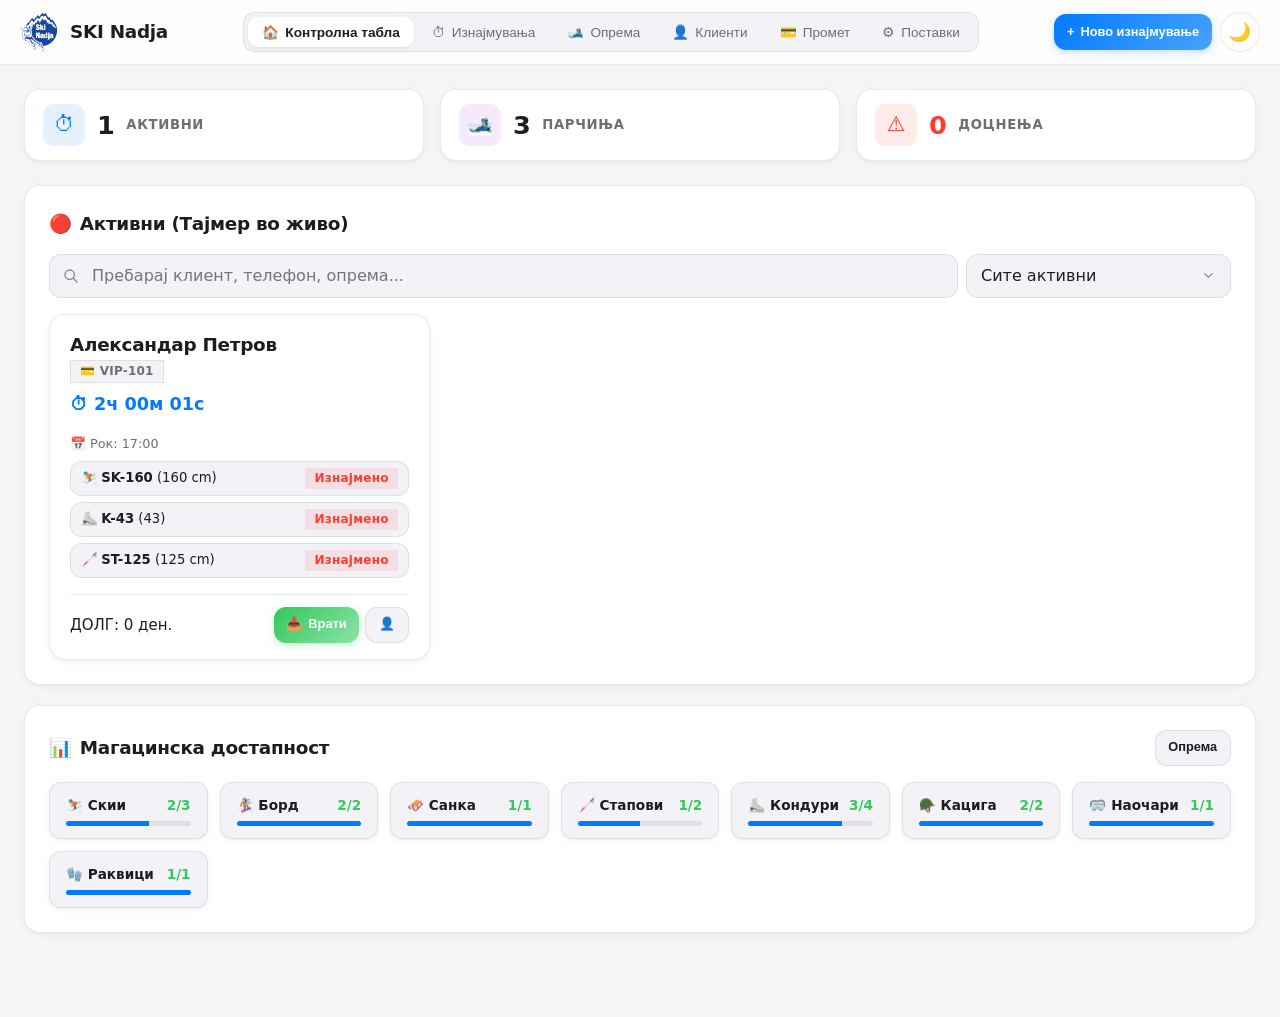
==== commit 88f9a686: "Update default currency to MKD and adjust equipment pricing and labels" ====
--- a/index.html
+++ b/index.html
@@ -1557,6 +1557,65 @@
 
     .toast-close:hover {
       opacity: 1;
+    }
+
+    /* =====================================================================
+       PAGINATION BAR & CONTROLS
+       ===================================================================== */
+    .pagination-bar {
+      display: flex;
+      flex-wrap: wrap;
+      align-items: center;
+      justify-content: space-between;
+      gap: 0.75rem;
+      padding: 0.85rem 0.25rem 0.25rem;
+      border-top: 1px solid var(--surface-border);
+      font-size: 0.88rem;
+    }
+
+    .pagination-info {
+      color: var(--text-muted);
+      font-weight: 500;
+    }
+
+    .pagination-controls {
+      display: flex;
+      align-items: center;
+      gap: 0.35rem;
+    }
+
+    .pagination-btn {
+      min-height: 32px;
+      padding: 0.25rem 0.65rem;
+      font-size: 0.82rem;
+      font-weight: 600;
+      border-radius: var(--radius-sm, 10px);
+      border: 1px solid var(--surface-border);
+      background: var(--surface);
+      color: var(--text);
+      cursor: pointer;
+      display: inline-flex;
+      align-items: center;
+      justify-content: center;
+      transition: var(--transition, all 0.2s ease);
+    }
+
+    .pagination-btn:hover:not(:disabled) {
+      background: var(--color-surface-secondary);
+      border-color: var(--color-border-hover);
+    }
+
+    .pagination-btn:disabled {
+      opacity: 0.35;
+      cursor: not-allowed;
+      pointer-events: none;
+    }
+
+    .pagination-current {
+      padding: 0.25rem 0.5rem;
+      font-weight: 600;
+      color: var(--text);
+      font-size: 0.85rem;
     }
   </style>
 </head>
@@ -1705,9 +1764,14 @@
       <div class="card">
         <div class="card-header">
           <h2 class="card-title"><span>⏱</span> Сите изнајмувања</h2>
-          <button class="btn btn-secondary btn-sm" onclick="exportRentalsCSV()">
-            <span>📥</span> CSV
-          </button>
+          <div style="display: flex; gap: 0.4rem; flex-wrap: wrap;">
+            <button class="btn btn-secondary btn-sm" onclick="exportRentalsCSV()">
+              <span>📥</span> CSV
+            </button>
+            <button class="btn btn-danger btn-sm" onclick="clearRentalsData()">
+              <span>🗑️</span> Исчисти изнајмувања
+            </button>
+          </div>
         </div>
 
         <div class="tab-nav">
@@ -1778,6 +1842,9 @@
             <button class="btn btn-secondary btn-sm" onclick="exportEquipmentCSV()">
               <span>📥</span> CSV
             </button>
+            <button class="btn btn-danger btn-sm" onclick="clearEquipmentData()">
+              <span>🗑️</span> Исчисти опрема
+            </button>
           </div>
         </div>
 
@@ -1841,12 +1908,15 @@
       <div class="card">
         <div class="card-header">
           <h2 class="card-title"><span>👤</span> Клиенти</h2>
-          <div style="display:flex; gap:0.4rem;">
+          <div style="display:flex; gap:0.4rem; flex-wrap:wrap;">
             <button class="btn btn-primary btn-sm" onclick="openNewClientModal()">
               <span>+</span> Нов клиент
             </button>
             <button class="btn btn-secondary btn-sm" onclick="exportClientsCSV()">
               <span>📥</span> CSV
+            </button>
+            <button class="btn btn-danger btn-sm" onclick="clearClientsData()">
+              <span>🗑️</span> Исчисти клиенти
             </button>
           </div>
         </div>
@@ -1884,6 +1954,9 @@
             </tbody>
           </table>
         </div>
+
+        <!-- Pagination for Clients -->
+        <div id="clients-pagination" class="pagination-bar" style="display: none;"></div>
       </div>
     </div>
 
@@ -1980,19 +2053,19 @@
             <div class="metric-card">
               <div class="metric-info">
                 <h4>Вкупен промет</h4>
-                <div class="metric-value" id="rep-total-rev">0 €</div>
+                <div class="metric-value" id="rep-total-rev">0 ден.</div>
               </div>
             </div>
             <div class="metric-card">
               <div class="metric-info">
                 <h4>Наплатено</h4>
-                <div class="metric-value" style="color: var(--success);" id="rep-paid-rev">0 €</div>
+                <div class="metric-value" style="color: var(--success);" id="rep-paid-rev">0 ден.</div>
               </div>
             </div>
             <div class="metric-card">
               <div class="metric-info">
                 <h4>Ненаплатено</h4>
-                <div class="metric-value" style="color: var(--danger);" id="rep-unpaid-rev">0 €</div>
+                <div class="metric-value" style="color: var(--danger);" id="rep-unpaid-rev">0 ден.</div>
               </div>
             </div>
             <div class="metric-card">
@@ -2021,8 +2094,8 @@
           <div class="form-group">
             <label>Стандардна валута</label>
             <select class="form-select" id="setting-currency" onchange="saveGeneralSettings()">
+              <option value="MKD" selected>МКД (ден.)</option>
               <option value="EUR">EUR (€)</option>
-              <option value="MKD">МКД (ден.)</option>
             </select>
           </div>
 
@@ -2060,7 +2133,8 @@
               onchange="restoreFullBackupJSON(event)">
           </label>
 
-          <button class="btn btn-secondary" onclick="loadDemoSampleData()">
+          <!-- Demo data button hidden and disabled -->
+          <button class="btn btn-secondary" id="btn-load-demo" style="display: none;" disabled onclick="loadDemoSampleData()">
             <span>🧪</span> Вчитај демо податоци
           </button>
 
@@ -2199,7 +2273,7 @@
               <div style="display:flex; align-items:center; gap: 0.4rem;">
                 <input type="number" step="0.5" inputmode="decimal" class="form-input" id="nr-total-amount"
                   style="font-size: 1.2rem; font-weight: 800;">
-                <span id="nr-currency-label" style="font-weight:700;">€</span>
+                <span id="nr-currency-label" style="font-weight:700;">ден.</span>
               </div>
             </div>
 
@@ -2250,6 +2324,11 @@
           <div id="ret-rental-info" style="font-size: 0.8rem; color: var(--text-muted); margin-top: 0.2rem;"></div>
         </div>
 
+        <div id="ret-unpaid-warning"
+          style="display: none; background: rgba(220, 38, 38, 0.1); border: 1.5px solid #dc2626; color: #dc2626; font-weight: 800; font-size: 0.95rem; text-align: center; padding: 0.65rem; border-radius: var(--radius-sm); letter-spacing: 0.04em;">
+          ⚠️ ИЗНАЈМУВАЊЕТО НЕ Е НАПЛАТЕНО
+        </div>
+
         <div class="form-group">
           <label style="font-weight: 700; color: var(--text);">
             Опрема што се враќа сега:
@@ -2262,12 +2341,12 @@
           style="background-color: var(--bg); padding: 0.6rem; border-radius: var(--radius-sm); border: 1px solid var(--surface-border); align-items:center;">
           <div>
             <div style="font-size: 0.8rem; color: var(--text-muted);">Износ за наплата:</div>
-            <div style="font-size: 1.3rem; font-weight: 800; color: var(--text);" id="ret-final-amount">0 €</div>
+            <div style="font-size: 1.3rem; font-weight: 800; color: var(--text);" id="ret-final-amount">0 ден.</div>
           </div>
 
           <div class="form-group">
             <label>Наплата:</label>
-            <select class="form-select" id="ret-pay-status">
+            <select class="form-select" id="ret-pay-status" onchange="onReturnPayStatusChange()">
               <option value="paid_cash">Платено во кеш</option>
               <option value="paid_card">Платено со картичка</option>
               <option value="unpaid">Ненаплатено</option>
@@ -2326,8 +2405,8 @@
 
         <div class="form-row">
           <div class="form-group">
-            <label>Цена / ден</label>
-            <input type="number" step="0.5" inputmode="decimal" class="form-input" id="eq-price" value="1.0">
+            <label>Цена / ден (ден.)</label>
+            <input type="number" step="10" inputmode="decimal" class="form-input" id="eq-price" value="300">
           </div>
           <div class="form-group">
             <label>Статус на опрема</label>
@@ -2401,8 +2480,8 @@
         </div>
 
         <div class="form-group">
-          <label>Цена по ден</label>
-          <input type="number" step="0.5" inputmode="decimal" class="form-input" id="bulk-eq-price" value="1.0">
+          <label>Цена по ден (ден.)</label>
+          <input type="number" step="10" inputmode="decimal" class="form-input" id="bulk-eq-price" value="300">
         </div>
       </div>
       <div class="modal-footer">
@@ -2435,8 +2514,8 @@
           </select>
         </div>
         <div class="form-group">
-          <label>Нова цена / ден:</label>
-          <input type="number" step="0.5" inputmode="decimal" class="form-input" id="bp-new-price" value="1.0">
+          <label>Нова цена / ден (ден.):</label>
+          <input type="number" step="10" inputmode="decimal" class="form-input" id="bp-new-price" value="300">
         </div>
       </div>
       <div class="modal-footer">
@@ -2611,13 +2690,14 @@
     };
 
     let db = {
+      isInitialized: false,
       clients: [],
       equipment: [],
       rentals: [],
       settings: {
-        currency: 'EUR',
+        currency: 'MKD',
         closingTime: '17:00',
-        prices: { skis: 1.0, board: 1.0, sled: 1.0, poles: 1.0, boots: 1.0, helmet: 1.0, goggles: 1.0, gloves: 1.0 }
+        prices: { skis: 300, board: 300, sled: 200, poles: 100, boots: 200, helmet: 150, goggles: 100, gloves: 100 }
       }
     };
 
@@ -2723,11 +2803,60 @@
 
     let liveCounterInterval = null;
 
+    // 681 Collected Clients from CSV
+    const COLLECTED_CSV_CLIENTS = [{"id":"csv_1","firstName":"Ljupco","lastName":"Ananiev","phone":"078726640","cardNumber":"","notes":""},{"id":"csv_2","firstName":"Nikola","lastName":"Dimitrievski","phone":"077658589","cardNumber":"","notes":""},{"id":"csv_3","firstName":"Hristina","lastName":"Savevska","phone":"071377093","cardNumber":"","notes":""},{"id":"csv_4","firstName":"Pamela","lastName":"","phone":"078823842","cardNumber":"","notes":""},{"id":"csv_5","firstName":"Marko","lastName":"","phone":"","cardNumber":"","notes":""},{"id":"csv_6","firstName":"Vasil","lastName":"Rafaelovski","phone":"078335589","cardNumber":"","notes":""},{"id":"csv_7","firstName":"Vasilij","lastName":"Smilkov","phone":"070342232","cardNumber":"","notes":""},{"id":"csv_8","firstName":"Ilco","lastName":"Nikolovski","phone":"","cardNumber":"","notes":""},{"id":"csv_9","firstName":"Viktor","lastName":"Kocev","phone":"070842099","cardNumber":"","notes":""},{"id":"csv_10","firstName":"Marija","lastName":"Lazarova","phone":"078661897","cardNumber":"","notes":""},{"id":"csv_11","firstName":"Marko","lastName":"Bogdanovik","phone":"078302899","cardNumber":"","notes":""},{"id":"csv_12","firstName":"Stojan","lastName":"Dimovski","phone":"078353195","cardNumber":"","notes":""},{"id":"csv_13","firstName":"Oliver","lastName":"Stoimenov","phone":"071245757","cardNumber":"","notes":""},{"id":"csv_14","firstName":"Aleksandra","lastName":"Stankovski","phone":"073830915","cardNumber":"","notes":""},{"id":"csv_15","firstName":"Nikola","lastName":"stojkov","phone":"","cardNumber":"","notes":""},{"id":"csv_16","firstName":"Ilaria","lastName":"Ivanova","phone":"","cardNumber":"","notes":""},{"id":"csv_17","firstName":"Sasko","lastName":"Krstovski","phone":"078869620","cardNumber":"","notes":""},{"id":"csv_18","firstName":"Gligorce","lastName":"Jakimov","phone":"078396780","cardNumber":"","notes":""},{"id":"csv_19","firstName":"Vlatko","lastName":"Trajcevski","phone":"075300581","cardNumber":"","notes":""},{"id":"csv_20","firstName":"Lazar","lastName":"Simonovski","phone":"070362411","cardNumber":"","notes":""},{"id":"csv_21","firstName":"Sofi","lastName":"Vidoevska","phone":"","cardNumber":"","notes":""},{"id":"csv_22","firstName":"Eva","lastName":"Pesevska","phone":"","cardNumber":"","notes":""},{"id":"csv_23","firstName":"Stojan","lastName":"Stojanov","phone":"071613139","cardNumber":"","notes":""},{"id":"csv_24","firstName":"Ilina","lastName":"","phone":"","cardNumber":"","notes":""},{"id":"csv_25","firstName":"Damjan","lastName":"Dimoveski","phone":"075277410","cardNumber":"","notes":""},{"id":"csv_26","firstName":"Goce","lastName":"Dimiskovski","phone":"070762667","cardNumber":"","notes":""},{"id":"csv_27","firstName":"Metodi","lastName":"Jordanov","phone":"","cardNumber":"","notes":""},{"id":"csv_28","firstName":"vlatko","lastName":"","phone":"","cardNumber":"","notes":""},{"id":"csv_29","firstName":"Suzana","lastName":"Runteva","phone":"070304456","cardNumber":"","notes":""},{"id":"csv_30","firstName":"Ivana","lastName":"Kitanovska","phone":"070857415","cardNumber":"","notes":""},{"id":"csv_31","firstName":"Kalija","lastName":"","phone":"070811219","cardNumber":"","notes":""},{"id":"csv_32","firstName":"Zoran","lastName":"Panov","phone":"070863812","cardNumber":"","notes":""},{"id":"csv_33","firstName":"Darko","lastName":"tigar","phone":"","cardNumber":"","notes":""},{"id":"csv_34","firstName":"Emilija","lastName":"Stojanova","phone":"078386488","cardNumber":"","notes":""},{"id":"csv_35","firstName":"MIodrag","lastName":"Jovcevski","phone":"078886429","cardNumber":"","notes":""},{"id":"csv_36","firstName":"Andrej","lastName":"Karanfilov","phone":"070231355","cardNumber":"","notes":""},{"id":"csv_37","firstName":"Aleksandar","lastName":"Mojsovski","phone":"075498898","cardNumber":"","notes":""},{"id":"csv_38","firstName":"Petra","lastName":"","phone":"075630669","cardNumber":"","notes":""},{"id":"csv_39","firstName":"Martin","lastName":"Velickovski","phone":"078446095","cardNumber":"","notes":""},{"id":"csv_40","firstName":"Renato","lastName":"","phone":"36705856771","cardNumber":"","notes":""},{"id":"csv_41","firstName":"Aleksandar","lastName":"Zaovski","phone":"078340952","cardNumber":"","notes":""},{"id":"csv_42","firstName":"Viktor","lastName":"Tanevski","phone":"077450312","cardNumber":"","notes":""},{"id":"csv_43","firstName":"Darko","lastName":"Trajkovski","phone":"077790202","cardNumber":"","notes":""},{"id":"csv_44","firstName":"Zoran","lastName":"Atanasov","phone":"","cardNumber":"","notes":""},{"id":"csv_45","firstName":"Marijan","lastName":"Nacev","phone":"","cardNumber":"","notes":""},{"id":"csv_46","firstName":"Rubin","lastName":"Dimitriov","phone":"071242209","cardNumber":"","notes":""},{"id":"csv_47","firstName":"Borce","lastName":"Nikolov","phone":"070528205","cardNumber":"","notes":""},{"id":"csv_48","firstName":"Jane","lastName":"Mitrev","phone":"070324256","cardNumber":"","notes":""},{"id":"csv_49","firstName":"Kristijan","lastName":"Stojkov","phone":"078374016","cardNumber":"","notes":""},{"id":"csv_50","firstName":"Angela","lastName":"Surlevski","phone":"075612208","cardNumber":"","notes":""},{"id":"csv_51","firstName":"Ivica","lastName":"Trajkovski","phone":"076262642","cardNumber":"","notes":""},{"id":"csv_52","firstName":"Viktor","lastName":"Angelovski","phone":"071216043","cardNumber":"","notes":""},{"id":"csv_53","firstName":"Dejan","lastName":"Angelov","phone":"078297017","cardNumber":"","notes":""},{"id":"csv_54","firstName":"David","lastName":"Manev","phone":"077710753","cardNumber":"","notes":""},{"id":"csv_55","firstName":"Aleksandra","lastName":"Pejcinska","phone":"075209820","cardNumber":"","notes":""},{"id":"csv_56","firstName":"Boban","lastName":"Tonevski","phone":"070542983","cardNumber":"","notes":""},{"id":"csv_57","firstName":"Dalibor","lastName":"Sazdov","phone":"077854748","cardNumber":"","notes":""},{"id":"csv_58","firstName":"Bobi","lastName":"Bogdanovik","phone":"078444306","cardNumber":"","notes":""},{"id":"csv_59","firstName":"Petar","lastName":"Tumbevski","phone":"077900199","cardNumber":"","notes":""},{"id":"csv_60","firstName":"Bojana","lastName":"Stosik","phone":"078257219","cardNumber":"","notes":""},{"id":"csv_61","firstName":"Dalibor","lastName":"Stoimenov","phone":"071635326","cardNumber":"","notes":""},{"id":"csv_62","firstName":"Ognen","lastName":"Kuzmanovski","phone":"071216208","cardNumber":"","notes":""},{"id":"csv_63","firstName":"VLATKO","lastName":"nas","phone":"","cardNumber":"","notes":""},{"id":"csv_64","firstName":"Borjan","lastName":"Tusevski","phone":"078226501","cardNumber":"","notes":""},{"id":"csv_65","firstName":"Miroslav","lastName":"Lazarevski","phone":"071894753","cardNumber":"","notes":""},{"id":"csv_66","firstName":"Ivica","lastName":"Kostov","phone":"078292090","cardNumber":"","notes":""},{"id":"csv_67","firstName":"Angele","lastName":"Buzalkovski","phone":"075328360","cardNumber":"","notes":""},{"id":"csv_68","firstName":"Balto","lastName":"","phone":"075562789","cardNumber":"","notes":""},{"id":"csv_69","firstName":"Dalibor","lastName":"Todorovski","phone":"076793491","cardNumber":"","notes":""},{"id":"csv_70","firstName":"Toni","lastName":"Krstevski","phone":"078204548","cardNumber":"","notes":""},{"id":"csv_71","firstName":"Marija","lastName":"Ivanovska","phone":"076302086","cardNumber":"","notes":""},{"id":"csv_72","firstName":"Marija","lastName":"","phone":"","cardNumber":"","notes":""},{"id":"csv_73","firstName":"Katerina","lastName":"Gulev","phone":"","cardNumber":"","notes":""},{"id":"csv_74","firstName":"Keti","lastName":"","phone":"","cardNumber":"","notes":""},{"id":"csv_75","firstName":"Keti","lastName":"","phone":"071270767","cardNumber":"","notes":""},{"id":"csv_76","firstName":"Dragan","lastName":"Lefkov","phone":"075309380","cardNumber":"","notes":""},{"id":"csv_77","firstName":"Kire","lastName":"Bozinov","phone":"078816390","cardNumber":"","notes":""},{"id":"csv_78","firstName":"Bojan","lastName":"Iliev","phone":"078394957","cardNumber":"","notes":""},{"id":"csv_79","firstName":"Milan","lastName":"Anastasovski","phone":"077934549","cardNumber":"","notes":""},{"id":"csv_80","firstName":"Daniel","lastName":"Mladenovski","phone":"076250133","cardNumber":"","notes":""},{"id":"csv_81","firstName":"Gose","lastName":"Kusevski","phone":"070337765","cardNumber":"","notes":""},{"id":"csv_82","firstName":"Violetka","lastName":"Nencevik","phone":"078313894","cardNumber":"","notes":""},{"id":"csv_83","firstName":"Milena","lastName":"Ristevska","phone":"078257483","cardNumber":"","notes":""},{"id":"csv_84","firstName":"Marinela","lastName":"Ristova","phone":"071757424","cardNumber":"","notes":""},{"id":"csv_85","firstName":"Marinela","lastName":"Ristova","phone":"078298855","cardNumber":"","notes":""},{"id":"csv_86","firstName":"Ace","lastName":"mazni","phone":"","cardNumber":"","notes":""},{"id":"csv_87","firstName":"Martin","lastName":"Cuckov","phone":"078368407","cardNumber":"","notes":""},{"id":"csv_88","firstName":"Ace","lastName":"probistip","phone":"","cardNumber":"","notes":""},{"id":"csv_89","firstName":"Mice","lastName":"Stojanovski","phone":"070439871","cardNumber":"","notes":""},{"id":"csv_90","firstName":"Milorad","lastName":"","phone":"072614086","cardNumber":"","notes":""},{"id":"csv_91","firstName":"Aleksej","lastName":"","phone":"077575712","cardNumber":"","notes":""},{"id":"csv_92","firstName":"Mile","lastName":"Davcevski","phone":"077937749","cardNumber":"","notes":""},{"id":"csv_93","firstName":"Saso","lastName":"Panev","phone":"070804000","cardNumber":"","notes":""},{"id":"csv_94","firstName":"kire","lastName":"Jancevski","phone":"078689646","cardNumber":"","notes":""},{"id":"csv_95","firstName":"Mirjana","lastName":"Strahilova","phone":"078271130","cardNumber":"","notes":""},{"id":"csv_96","firstName":"Aleksandar","lastName":"Jovanovic","phone":"38162333153","cardNumber":"","notes":""},{"id":"csv_97","firstName":"Riste","lastName":"Petesev","phone":"071227223","cardNumber":"","notes":""},{"id":"csv_98","firstName":"Florenca","lastName":"Stojanova","phone":"0762474968","cardNumber":"","notes":""},{"id":"csv_99","firstName":"Nasko","lastName":"Stefanovik","phone":"071382980","cardNumber":"","notes":""},{"id":"csv_100","firstName":"Ivica","lastName":"Ristovski","phone":"071666110","cardNumber":"","notes":""},{"id":"csv_101","firstName":"Petar","lastName":"Jakimov","phone":"077924013","cardNumber":"","notes":""},{"id":"csv_102","firstName":"Martin","lastName":"Rusevski","phone":"070369583","cardNumber":"","notes":""},{"id":"csv_103","firstName":"Filip","lastName":"Krstevski","phone":"078382654","cardNumber":"","notes":""},{"id":"csv_104","firstName":"Aleksandar","lastName":"Dzimovski","phone":"071331378","cardNumber":"","notes":""},{"id":"csv_105","firstName":"Bojan","lastName":"","phone":"","cardNumber":"","notes":""},{"id":"csv_106","firstName":"Konstantin","lastName":"Mircevski","phone":"076408060","cardNumber":"","notes":""},{"id":"csv_107","firstName":"Marina","lastName":"Jandrevska","phone":"","cardNumber":"","notes":""},{"id":"csv_108","firstName":"ANDREJ","lastName":"","phone":"","cardNumber":"","notes":""},{"id":"csv_109","firstName":"Filip","lastName":"Arnaudov","phone":"","cardNumber":"","notes":""},{"id":"csv_110","firstName":"David","lastName":"Ivanovski","phone":"","cardNumber":"","notes":""},{"id":"csv_111","firstName":"Dejan","lastName":"Spasovski","phone":"","cardNumber":"","notes":""},{"id":"csv_112","firstName":"Dragan","lastName":"Daskalovski","phone":"","cardNumber":"","notes":""},{"id":"csv_113","firstName":"Blagoja","lastName":"Sazdovski","phone":"","cardNumber":"","notes":""},{"id":"csv_114","firstName":"Aleksandar","lastName":"Belicev","phone":"","cardNumber":"","notes":""},{"id":"csv_115","firstName":"Dragica","lastName":"Ivanovska Arsovska","phone":"","cardNumber":"","notes":""},{"id":"csv_116","firstName":"Daliborka","lastName":"Demjanska","phone":"070255280","cardNumber":"","notes":""},{"id":"csv_117","firstName":"Nela","lastName":"Angelova","phone":"076369060","cardNumber":"","notes":""},{"id":"csv_118","firstName":"Gabriela","lastName":"Gocevska","phone":"070935018","cardNumber":"","notes":""},{"id":"csv_119","firstName":"Kristina","lastName":"Serafimova","phone":"070814356","cardNumber":"","notes":""},{"id":"csv_120","firstName":"Verica","lastName":"Trajkovska","phone":"071248424","cardNumber":"","notes":""},{"id":"csv_121","firstName":"Angel","lastName":"","phone":"","cardNumber":"","notes":""},{"id":"csv_122","firstName":"Dragance","lastName":"","phone":"071220895","cardNumber":"","notes":""},{"id":"csv_123","firstName":"Gigo","lastName":"Veta","phone":"","cardNumber":"","notes":""},{"id":"csv_124","firstName":"Stojance","lastName":"Zafirov","phone":"","cardNumber":"","notes":""},{"id":"csv_125","firstName":"Ana","lastName":"Cuckova","phone":"078222518","cardNumber":"","notes":""},{"id":"csv_126","firstName":"Spirko","lastName":"","phone":"","cardNumber":"","notes":""},{"id":"csv_127","firstName":"Aleksandar","lastName":"Stojcev","phone":"070717200","cardNumber":"","notes":""},{"id":"csv_128","firstName":"Mia","lastName":"","phone":"071218682","cardNumber":"","notes":""},{"id":"csv_129","firstName":"VojKAN","lastName":"","phone":"078712600","cardNumber":"","notes":""},{"id":"csv_130","firstName":"Aleksandar","lastName":"Nedelkovski","phone":"","cardNumber":"","notes":""},{"id":"csv_131","firstName":"Suzana","lastName":"Popovska","phone":"071542299","cardNumber":"","notes":""},{"id":"csv_132","firstName":"Emilija","lastName":"Cvretanovska","phone":"078451080","cardNumber":"","notes":""},{"id":"csv_133","firstName":"Darko","lastName":"Stojcev","phone":"078688609","cardNumber":"","notes":""},{"id":"csv_134","firstName":"Iskra","lastName":"","phone":"","cardNumber":"","notes":""},{"id":"csv_135","firstName":"Aleksandar","lastName":"Conevski","phone":"","cardNumber":"","notes":""},{"id":"csv_136","firstName":"Momir","lastName":"Spasovski","phone":"","cardNumber":"","notes":""},{"id":"csv_137","firstName":"Milos","lastName":"","phone":"","cardNumber":"","notes":""},{"id":"csv_138","firstName":"Aleksandar","lastName":"Arsov","phone":"","cardNumber":"","notes":""},{"id":"csv_139","firstName":"Gordana","lastName":"Neceva","phone":"071220443","cardNumber":"","notes":""},{"id":"csv_140","firstName":"Zorica","lastName":"Andrea","phone":"","cardNumber":"","notes":""},{"id":"csv_141","firstName":"Verica","lastName":"Kostova","phone":"078269630","cardNumber":"","notes":""},{"id":"csv_142","firstName":"Ivan","lastName":"Simonovski","phone":"","cardNumber":"","notes":""},{"id":"csv_143","firstName":"Aleksandar","lastName":"Leov","phone":"071360836","cardNumber":"","notes":""},{"id":"csv_144","firstName":"Dragan","lastName":"Reskov","phone":"","cardNumber":"","notes":""},{"id":"csv_145","firstName":"Elena","lastName":"Tasevska","phone":"078335105","cardNumber":"","notes":""},{"id":"csv_146","firstName":"Trajce","lastName":"Mitkovski","phone":"070357577","cardNumber":"","notes":""},{"id":"csv_147","firstName":"Neso","lastName":"","phone":"","cardNumber":"","notes":""},{"id":"csv_148","firstName":"Gordana","lastName":"Dimovska","phone":"076622329","cardNumber":"","notes":""},{"id":"csv_149","firstName":"Kirco","lastName":"Nikolovski","phone":"071366175","cardNumber":"","notes":""},{"id":"csv_150","firstName":"Aleksandar","lastName":"Georgiev","phone":"070569666","cardNumber":"","notes":""},{"id":"csv_151","firstName":"Blaze","lastName":"Milev","phone":"071225288","cardNumber":"","notes":""},{"id":"csv_152","firstName":"Gorjan","lastName":"","phone":"071215729","cardNumber":"","notes":""},{"id":"csv_153","firstName":"Vedrana","lastName":"","phone":"","cardNumber":"","notes":""},{"id":"csv_154","firstName":"Cvetan","lastName":"Jovevski","phone":"075421561","cardNumber":"","notes":""},{"id":"csv_155","firstName":"Slavco","lastName":"Todorov","phone":"","cardNumber":"","notes":""},{"id":"csv_156","firstName":"Sasko","lastName":"Dungevski","phone":"077980924","cardNumber":"","notes":""},{"id":"csv_157","firstName":"Ilija","lastName":"Nakasev","phone":"","cardNumber":"","notes":""},{"id":"csv_158","firstName":"Dalibor","lastName":"Antevski","phone":"070666651","cardNumber":"","notes":""},{"id":"csv_159","firstName":"Stefan","lastName":"Atanasov","phone":"","cardNumber":"","notes":""},{"id":"csv_160","firstName":"Nikola","lastName":"Lakovik","phone":"","cardNumber":"","notes":""},{"id":"csv_161","firstName":"Jakov","lastName":"Filipov","phone":"","cardNumber":"","notes":""},{"id":"csv_162","firstName":"Hristijan","lastName":"","phone":"","cardNumber":"","notes":""},{"id":"csv_163","firstName":"Stefan","lastName":"Nikolco","phone":"","cardNumber":"","notes":""},{"id":"csv_164","firstName":"Bisera","lastName":"","phone":"070245210","cardNumber":"","notes":""},{"id":"csv_165","firstName":"Elena","lastName":"Kostadinovska","phone":"071274734","cardNumber":"","notes":""},{"id":"csv_166","firstName":"Aneta","lastName":"Demerdzieva","phone":"075551851","cardNumber":"","notes":""},{"id":"csv_167","firstName":"Boban","lastName":"Cvetkovski","phone":"070503158","cardNumber":"","notes":""},{"id":"csv_168","firstName":"Martin","lastName":"Stojcev","phone":"","cardNumber":"","notes":""},{"id":"csv_169","firstName":"Zlatko","lastName":"Ivanov","phone":"071227306","cardNumber":"","notes":""},{"id":"csv_170","firstName":"Hristijan","lastName":"Todorovski","phone":"072582095","cardNumber":"","notes":""},{"id":"csv_171","firstName":"Mico","lastName":"Cvetanovski","phone":"078327516","cardNumber":"","notes":""},{"id":"csv_172","firstName":"Zlatko","lastName":"Georgievski","phone":"078830769","cardNumber":"","notes":""},{"id":"csv_173","firstName":"Iva","lastName":"Stojanovic","phone":"070255201","cardNumber":"","notes":""},{"id":"csv_174","firstName":"Leon","lastName":"Angelov","phone":"078476716","cardNumber":"","notes":""},{"id":"csv_175","firstName":"Goran","lastName":"Nesovski","phone":"078250685","cardNumber":"","notes":""},{"id":"csv_176","firstName":"Ana","lastName":"Stefanovska","phone":"071820840","cardNumber":"","notes":""},{"id":"csv_177","firstName":"Trajce","lastName":"Spasovski","phone":"078698668","cardNumber":"","notes":""},{"id":"csv_178","firstName":"Alesia","lastName":"","phone":"075229433","cardNumber":"","notes":""},{"id":"csv_179","firstName":"Milan","lastName":"","phone":"074606162","cardNumber":"","notes":""},{"id":"csv_180","firstName":"Goce","lastName":"Dinovski","phone":"385976760636","cardNumber":"","notes":""},{"id":"csv_181","firstName":"Nikolija","lastName":"IT","phone":"","cardNumber":"","notes":""},{"id":"csv_182","firstName":"Venco","lastName":"Teodosievski","phone":"078313003","cardNumber":"","notes":""},{"id":"csv_183","firstName":"Gorgi","lastName":"Mitkov","phone":"078731219","cardNumber":"","notes":""},{"id":"csv_184","firstName":"Bojan","lastName":"Angelovski","phone":"071740005","cardNumber":"","notes":""},{"id":"csv_185","firstName":"Gore","lastName":"Janev","phone":"076211500","cardNumber":"","notes":""},{"id":"csv_186","firstName":"Mikere","lastName":"Nedzipova","phone":"","cardNumber":"","notes":""},{"id":"csv_187","firstName":"Gorgi","lastName":"Vladimirov","phone":"071270490","cardNumber":"","notes":""},{"id":"csv_188","firstName":"Laze","lastName":"Micev","phone":"074224205","cardNumber":"","notes":""},{"id":"csv_189","firstName":"Martina","lastName":"Trajkovska","phone":"078711019","cardNumber":"","notes":""},{"id":"csv_190","firstName":"Sara","lastName":"Stoilovska","phone":"078425993","cardNumber":"","notes":""},{"id":"csv_191","firstName":"Bosko","lastName":"Kostencovski","phone":"070342164","cardNumber":"","notes":""},{"id":"csv_192","firstName":"Pavle","lastName":"Popadinov","phone":"076444696","cardNumber":"","notes":""},{"id":"csv_193","firstName":"Sofi","lastName":"","phone":"","cardNumber":"","notes":""},{"id":"csv_194","firstName":"Dragos","lastName":"","phone":"","cardNumber":"","notes":""},{"id":"csv_195","firstName":"Martin","lastName":"Popovski","phone":"078453087","cardNumber":"","notes":""},{"id":"csv_196","firstName":"Vasko","lastName":"Panovski","phone":"077449131","cardNumber":"","notes":""},{"id":"csv_197","firstName":"Venco","lastName":"Karakolev","phone":"078275498","cardNumber":"","notes":""},{"id":"csv_198","firstName":"Milan","lastName":"Jovanovski","phone":"078431273","cardNumber":"","notes":""},{"id":"csv_199","firstName":"Vlade","lastName":"Jordanov","phone":"071311093","cardNumber":"","notes":""},{"id":"csv_200","firstName":"Kristina","lastName":"Malinkovsk","phone":"077697036","cardNumber":"","notes":""},{"id":"csv_201","firstName":"Hristijan","lastName":"Velickovski","phone":"078339345","cardNumber":"","notes":""},{"id":"csv_202","firstName":"Tose","lastName":"Ivanov","phone":"078907001","cardNumber":"","notes":""},{"id":"csv_203","firstName":"Dimitar","lastName":"Malinov","phone":"076200661","cardNumber":"","notes":""},{"id":"csv_204","firstName":"Kosta","lastName":"Spasevski","phone":"071240848","cardNumber":"","notes":""},{"id":"csv_205","firstName":"Spase","lastName":"Nacev","phone":"","cardNumber":"","notes":""},{"id":"csv_206","firstName":"Bobi","lastName":"Efremov","phone":"078235238","cardNumber":"","notes":""},{"id":"csv_207","firstName":"Hristijan","lastName":"Aleksandrov","phone":"077759961","cardNumber":"","notes":""},{"id":"csv_208","firstName":"Andrej","lastName":"Georgiev","phone":"074608366","cardNumber":"","notes":""},{"id":"csv_209","firstName":"Metodi","lastName":"Jordanov","phone":"078307590","cardNumber":"","notes":""},{"id":"csv_210","firstName":"Zlatko","lastName":"Stojkov","phone":"","cardNumber":"","notes":""},{"id":"csv_211","firstName":"Ana","lastName":"Mihajlovska","phone":"077714124","cardNumber":"","notes":""},{"id":"csv_212","firstName":"Ivana","lastName":"Kitanovsk","phone":"070857415","cardNumber":"","notes":""},{"id":"csv_213","firstName":"Darko","lastName":"Arsov","phone":"071544315","cardNumber":"","notes":""},{"id":"csv_214","firstName":"Nikolce","lastName":"Aleksandrov","phone":"075332118","cardNumber":"","notes":""},{"id":"csv_215","firstName":"Robert","lastName":"Gocev","phone":"078659715","cardNumber":"","notes":""},{"id":"csv_216","firstName":"Ivana","lastName":"Dabevska","phone":"078241003","cardNumber":"","notes":""},{"id":"csv_217","firstName":"Darko","lastName":"Petrovski","phone":"078475525","cardNumber":"","notes":""},{"id":"csv_218","firstName":"Marijan","lastName":"Radevski","phone":"071277519","cardNumber":"","notes":""},{"id":"csv_219","firstName":"Oliver","lastName":"Spasovski","phone":"070309524","cardNumber":"","notes":""},{"id":"csv_220","firstName":"Trajce","lastName":"","phone":"","cardNumber":"","notes":""},{"id":"csv_221","firstName":"Antonio","lastName":"Arsenovski","phone":"075366631","cardNumber":"","notes":""},{"id":"csv_222","firstName":"Elena","lastName":"Miteva","phone":"071220799","cardNumber":"","notes":""},{"id":"csv_223","firstName":"Vlado","lastName":"Mladenov","phone":"077688853","cardNumber":"","notes":""},{"id":"csv_224","firstName":"Ile","lastName":"Ilievski","phone":"071316569","cardNumber":"","notes":""},{"id":"csv_225","firstName":"Spiro","lastName":"Manev","phone":"070960870","cardNumber":"","notes":""},{"id":"csv_226","firstName":"Julijana","lastName":"Petrov","phone":"078475525","cardNumber":"","notes":""},{"id":"csv_227","firstName":"Olga","lastName":"Penovska","phone":"","cardNumber":"","notes":""},{"id":"csv_228","firstName":"Davor","lastName":"Trajkovski","phone":"078624520","cardNumber":"","notes":""},{"id":"csv_229","firstName":"Marija","lastName":"Kostadinovsk","phone":"070304624","cardNumber":"","notes":""},{"id":"csv_230","firstName":"Angel","lastName":"Kocev","phone":"","cardNumber":"","notes":""},{"id":"csv_231","firstName":"ZLate","lastName":"Nakov","phone":"071297938","cardNumber":"","notes":""},{"id":"csv_232","firstName":"Bojan","lastName":"Nikolovski","phone":"","cardNumber":"","notes":""},{"id":"csv_233","firstName":"AnA","lastName":"K","phone":"","cardNumber":"","notes":""},{"id":"csv_234","firstName":"Antonio","lastName":"Lazov","phone":"077523310","cardNumber":"","notes":""},{"id":"csv_235","firstName":"Emilija","lastName":"Angelova","phone":"078431609","cardNumber":"","notes":""},{"id":"csv_236","firstName":"Stole","lastName":"Ilievski","phone":"","cardNumber":"","notes":""},{"id":"csv_237","firstName":"Elka","lastName":"Tuneva","phone":"075709509","cardNumber":"","notes":""},{"id":"csv_238","firstName":"Nada","lastName":"Velkova","phone":"071266925","cardNumber":"","notes":""},{"id":"csv_239","firstName":"Denis","lastName":"Gorgiev","phone":"071255791","cardNumber":"","notes":""},{"id":"csv_240","firstName":"Martin","lastName":"Jovanovski","phone":"078925504","cardNumber":"","notes":""},{"id":"csv_241","firstName":"Sofi","lastName":"Stojanovska","phone":"071253598","cardNumber":"","notes":""},{"id":"csv_242","firstName":"Filip","lastName":"Gutevski","phone":"072246707","cardNumber":"","notes":""},{"id":"csv_243","firstName":"Predrag","lastName":"Nikolovski","phone":"077903995","cardNumber":"","notes":""},{"id":"csv_244","firstName":"Dime","lastName":"Gapev","phone":"075369200","cardNumber":"","notes":""},{"id":"csv_245","firstName":"Cvetan","lastName":"Nikolovski","phone":"075738081","cardNumber":"","notes":""},{"id":"csv_246","firstName":"ANEgumar","lastName":"","phone":"","cardNumber":"","notes":""},{"id":"csv_247","firstName":"Zoran","lastName":"Ognenovski","phone":"071375058","cardNumber":"","notes":""},{"id":"csv_248","firstName":"Gorgija","lastName":"","phone":"","cardNumber":"","notes":""},{"id":"csv_249","firstName":"Manuela","lastName":"Mitovska","phone":"078573242","cardNumber":"","notes":""},{"id":"csv_250","firstName":"120","lastName":"119","phone":"070200272","cardNumber":"","notes":""},{"id":"csv_251","firstName":"Dijana","lastName":"Gorgievska","phone":"077915724","cardNumber":"","notes":""},{"id":"csv_252","firstName":"Dejan","lastName":"Sokolov","phone":"078813800","cardNumber":"","notes":""},{"id":"csv_253","firstName":"Daniel","lastName":"Gorgievski","phone":"077619130","cardNumber":"","notes":""},{"id":"csv_254","firstName":"Goce","lastName":"Atanasovski","phone":"07077754282","cardNumber":"","notes":""},{"id":"csv_255","firstName":"Pepi","lastName":"Kocev","phone":"078937574","cardNumber":"","notes":""},{"id":"csv_256","firstName":"Martin","lastName":"Kirov","phone":"077679810","cardNumber":"","notes":""},{"id":"csv_257","firstName":"Dragana","lastName":"Nikolovski","phone":"","cardNumber":"","notes":""},{"id":"csv_258","firstName":"Igor","lastName":"","phone":"","cardNumber":"","notes":""},{"id":"csv_259","firstName":"Marijanco","lastName":"Zaov","phone":"071246003","cardNumber":"","notes":""},{"id":"csv_260","firstName":"Bube","lastName":"","phone":"","cardNumber":"","notes":""},{"id":"csv_261","firstName":"Marija","lastName":"Spasova","phone":"070869007","cardNumber":"","notes":""},{"id":"csv_262","firstName":"Kristina","lastName":"Arsova","phone":"075286644","cardNumber":"","notes":""},{"id":"csv_263","firstName":"Emilija","lastName":"Zaharieva","phone":"078213306","cardNumber":"","notes":""},{"id":"csv_264","firstName":"Jonce","lastName":"Angelov","phone":"070529905","cardNumber":"","notes":""},{"id":"csv_265","firstName":"Jana","lastName":"Vute","phone":"","cardNumber":"","notes":""},{"id":"csv_266","firstName":"Daniela","lastName":"Apostolova","phone":"070831607","cardNumber":"","notes":""},{"id":"csv_267","firstName":"Aleksandar","lastName":"Aleksov","phone":"078831367","cardNumber":"","notes":""},{"id":"csv_268","firstName":"Saso","lastName":"Aleksovski","phone":"070246077","cardNumber":"","notes":""},{"id":"csv_269","firstName":"Vlatko","lastName":"Panev","phone":"077941214","cardNumber":"","notes":""},{"id":"csv_270","firstName":"Teodor","lastName":"Nakov","phone":"075630669","cardNumber":"","notes":""},{"id":"csv_271","firstName":"Isak","lastName":"Ristov","phone":"075379053","cardNumber":"","notes":""},{"id":"csv_272","firstName":"David","lastName":"","phone":"075428918","cardNumber":"","notes":""},{"id":"csv_273","firstName":"Slobodan","lastName":"Samardziev","phone":"078461426","cardNumber":"","notes":""},{"id":"csv_274","firstName":"Jovica","lastName":"Efremovski","phone":"072576000","cardNumber":"","notes":""},{"id":"csv_275","firstName":"Gorgi","lastName":"Tomev","phone":"076808995","cardNumber":"","notes":""},{"id":"csv_276","firstName":"Petar","lastName":"Petrovski","phone":"078729254","cardNumber":"","notes":""},{"id":"csv_277","firstName":"Aleksandra","lastName":"mladost","phone":"072207603","cardNumber":"","notes":""},{"id":"csv_278","firstName":"Zorana","lastName":"Stoimenovska","phone":"078403872","cardNumber":"","notes":""},{"id":"csv_279","firstName":"Darijan","lastName":"Ristov","phone":"071859084","cardNumber":"","notes":""},{"id":"csv_280","firstName":"Jasmin","lastName":"Manaskovska","phone":"077915728","cardNumber":"","notes":""},{"id":"csv_281","firstName":"Ivan","lastName":"Gelev","phone":"","cardNumber":"","notes":""},{"id":"csv_282","firstName":"Goran","lastName":"Perkov","phone":"078325613","cardNumber":"","notes":""},{"id":"csv_283","firstName":"Marija","lastName":"Madzovska","phone":"","cardNumber":"","notes":""},{"id":"csv_284","firstName":"Goran","lastName":"Simonovski","phone":"075936602","cardNumber":"","notes":""},{"id":"csv_285","firstName":"Slave","lastName":"Cigulevski","phone":"076349042","cardNumber":"","notes":""},{"id":"csv_286","firstName":"Milorad","lastName":"Belkokevski","phone":"","cardNumber":"","notes":""},{"id":"csv_287","firstName":"Angela","lastName":"Pockova","phone":"078258141","cardNumber":"","notes":""},{"id":"csv_288","firstName":"Pavlinka","lastName":"Stoeva","phone":"070793358","cardNumber":"","notes":""},{"id":"csv_289","firstName":"Marijan","lastName":"Andov","phone":"075665984","cardNumber":"","notes":""},{"id":"csv_290","firstName":"Vedran","lastName":"","phone":"","cardNumber":"","notes":""},{"id":"csv_291","firstName":"Tanja","lastName":"Ignatovska","phone":"070607211","cardNumber":"","notes":""},{"id":"csv_292","firstName":"Katerina","lastName":"Vasileva","phone":"070403299","cardNumber":"","notes":""},{"id":"csv_293","firstName":"Sasko","lastName":"Janev","phone":"070239628","cardNumber":"","notes":""},{"id":"csv_294","firstName":"Mite","lastName":"Nikolovski","phone":"070952746","cardNumber":"","notes":""},{"id":"csv_295","firstName":"Aleksandar","lastName":"Dimav","phone":"076344525","cardNumber":"","notes":""},{"id":"csv_296","firstName":"Dora","lastName":"Tasevska","phone":"072311231","cardNumber":"","notes":""},{"id":"csv_297","firstName":"Aleksandar","lastName":"Todosovski","phone":"078387835","cardNumber":"","notes":""},{"id":"csv_298","firstName":"Biljana","lastName":"Janevska","phone":"070865832","cardNumber":"","notes":""},{"id":"csv_299","firstName":"Ilija","lastName":"Sajnovski","phone":"078266188","cardNumber":"","notes":""},{"id":"csv_300","firstName":"Tina","lastName":"Mandil","phone":"078368383","cardNumber":"","notes":""},{"id":"csv_301","firstName":"Gigo","lastName":"","phone":"078451498","cardNumber":"","notes":""},{"id":"csv_302","firstName":"Darko","lastName":"","phone":"","cardNumber":"","notes":""},{"id":"csv_303","firstName":"Damjan","lastName":"","phone":"072245642","cardNumber":"","notes":""},{"id":"csv_304","firstName":"Ivan","lastName":"Aleksandrov","phone":"076569171","cardNumber":"","notes":""},{"id":"csv_305","firstName":"Mihael","lastName":"Minov","phone":"070313478","cardNumber":"","notes":""},{"id":"csv_306","firstName":"Ana","lastName":"Krsteva","phone":"","cardNumber":"","notes":""},{"id":"csv_307","firstName":"Mile","lastName":"Serafimov","phone":"078643609","cardNumber":"","notes":""},{"id":"csv_308","firstName":"Vasko","lastName":"","phone":"071308158","cardNumber":"","notes":""},{"id":"csv_309","firstName":"Darijan","lastName":"","phone":"","cardNumber":"","notes":""},{"id":"csv_310","firstName":"Kristijan","lastName":"Stancevski","phone":"071486824","cardNumber":"","notes":""},{"id":"csv_311","firstName":"Danica","lastName":"Vasileva","phone":"071316678","cardNumber":"","notes":""},{"id":"csv_312","firstName":"Dejan","lastName":"Dodevski","phone":"076463599","cardNumber":"","notes":""},{"id":"csv_313","firstName":"Goran","lastName":"Kocevski","phone":"071285228","cardNumber":"","notes":""},{"id":"csv_314","firstName":"Mila","lastName":"Sokolova","phone":"078921178","cardNumber":"","notes":""},{"id":"csv_315","firstName":"Vasko","lastName":"","phone":"078308158","cardNumber":"","notes":""},{"id":"csv_316","firstName":"Aleksandar","lastName":"Koloski","phone":"078220728","cardNumber":"","notes":""},{"id":"csv_317","firstName":"Brankica","lastName":"Lazarevska","phone":"075367653","cardNumber":"","notes":""},{"id":"csv_318","firstName":"Anastasija","lastName":"Stojcevska","phone":"075278615","cardNumber":"","notes":""},{"id":"csv_319","firstName":"Ruzica","lastName":"","phone":"078308891","cardNumber":"","notes":""},{"id":"csv_320","firstName":"Kristijan","lastName":"Stancevski","phone":"","cardNumber":"","notes":""},{"id":"csv_321","firstName":"Mega","lastName":"Misovska","phone":"070996438","cardNumber":"","notes":""},{"id":"csv_322","firstName":"Mihaela","lastName":"","phone":"070276023","cardNumber":"","notes":""},{"id":"csv_323","firstName":"Aleksandar","lastName":"Tanov","phone":"071607678","cardNumber":"","notes":""},{"id":"csv_324","firstName":"Denis","lastName":"Manasiev","phone":"070989110","cardNumber":"","notes":""},{"id":"csv_325","firstName":"Aleksej","lastName":"Jakimovski","phone":"071382431","cardNumber":"","notes":""},{"id":"csv_326","firstName":"Stefan","lastName":"Temelkovski","phone":"071535197","cardNumber":"","notes":""},{"id":"csv_327","firstName":"Vlatko","lastName":"Conevski","phone":"078620699","cardNumber":"","notes":""},{"id":"csv_328","firstName":"Elena","lastName":"Merdovik","phone":"078360328","cardNumber":"","notes":""},{"id":"csv_329","firstName":"Sarac","lastName":"","phone":"","cardNumber":"","notes":""},{"id":"csv_330","firstName":"Jordanco","lastName":"Postolov","phone":"078937084","cardNumber":"","notes":""},{"id":"csv_331","firstName":"Jovica","lastName":"Senovski","phone":"075278786","cardNumber":"","notes":""},{"id":"csv_332","firstName":"Mario","lastName":"Dimitrievski","phone":"070235691","cardNumber":"","notes":""},{"id":"csv_333","firstName":"Dejan","lastName":"Nikolovski","phone":"","cardNumber":"","notes":""},{"id":"csv_334","firstName":"Aleksandar","lastName":"Krstevski","phone":"079243427","cardNumber":"","notes":""},{"id":"csv_335","firstName":"Vojce","lastName":"Zivkovik","phone":"078386465","cardNumber":"","notes":""},{"id":"csv_336","firstName":"Ivan","lastName":"Lalevski","phone":"075230393","cardNumber":"","notes":""},{"id":"csv_337","firstName":"Zoran","lastName":"Sijakov","phone":"077673740","cardNumber":"","notes":""},{"id":"csv_338","firstName":"Ana","lastName":"Lalevska","phone":"078337868","cardNumber":"","notes":""},{"id":"csv_339","firstName":"Sime","lastName":"Arsovski","phone":"077673866","cardNumber":"","notes":""},{"id":"csv_340","firstName":"Todor","lastName":"Arsov","phone":"078613869","cardNumber":"","notes":""},{"id":"csv_341","firstName":"Riste","lastName":"Petrovski","phone":"076770661","cardNumber":"","notes":""},{"id":"csv_342","firstName":"Milena","lastName":"Lazarevska","phone":"078461296","cardNumber":"","notes":""},{"id":"csv_343","firstName":"Tome","lastName":"Trencev","phone":"070329195","cardNumber":"","notes":""},{"id":"csv_344","firstName":"Sofija","lastName":"Cimorkovska","phone":"070889574","cardNumber":"","notes":""},{"id":"csv_345","firstName":"Stojan","lastName":"Iliev","phone":"075531077","cardNumber":"","notes":""},{"id":"csv_346","firstName":"Mario","lastName":"Dejanov","phone":"072248012","cardNumber":"","notes":""},{"id":"csv_347","firstName":"Dusko","lastName":"rodnini","phone":"","cardNumber":"","notes":""},{"id":"csv_348","firstName":"Antonio","lastName":"TImov","phone":"078588065","cardNumber":"","notes":""},{"id":"csv_349","firstName":"Blagojco","lastName":"Maksimov","phone":"075434284","cardNumber":"","notes":""},{"id":"csv_350","firstName":"Lazar","lastName":"Manev","phone":"070206693","cardNumber":"","notes":""},{"id":"csv_351","firstName":"Filip","lastName":"Velickovic","phone":"078200515","cardNumber":"","notes":""},{"id":"csv_352","firstName":"Angelce","lastName":"Zdravkov","phone":"078343544","cardNumber":"","notes":""},{"id":"csv_353","firstName":"Elvis","lastName":"Mandak","phone":"070380123","cardNumber":"","notes":""},{"id":"csv_354","firstName":"Darko","lastName":"Stojkovski","phone":"071547478","cardNumber":"","notes":""},{"id":"csv_355","firstName":"Aleksija","lastName":"","phone":"","cardNumber":"","notes":""},{"id":"csv_356","firstName":"Mihaela","lastName":"Kiradziska","phone":"078336940","cardNumber":"","notes":""},{"id":"csv_357","firstName":"Monika","lastName":"Gorgieva","phone":"078401231","cardNumber":"","notes":""},{"id":"csv_358","firstName":"Aleksandar","lastName":"Petrov","phone":"070793070","cardNumber":"","notes":""},{"id":"csv_359","firstName":"Boban","lastName":"Smilevski","phone":"070938825","cardNumber":"","notes":""},{"id":"csv_360","firstName":"Zoran","lastName":"Makarenkov","phone":"074602203","cardNumber":"","notes":""},{"id":"csv_361","firstName":"Vlatko","lastName":"Jovanovski","phone":"077580809","cardNumber":"","notes":""},{"id":"csv_362","firstName":"uzinka","lastName":"","phone":"","cardNumber":"","notes":""},{"id":"csv_363","firstName":"Goran","lastName":"Anakijev","phone":"078602627","cardNumber":"","notes":""},{"id":"csv_364","firstName":"Kate","lastName":"k","phone":"","cardNumber":"","notes":""},{"id":"csv_365","firstName":"Ivanco","lastName":"","phone":"","cardNumber":"","notes":""},{"id":"csv_366","firstName":"Maksim","lastName":"","phone":"072222023","cardNumber":"","notes":""},{"id":"csv_367","firstName":"Kristijan","lastName":"Janevski","phone":"078260571","cardNumber":"","notes":""},{"id":"csv_368","firstName":"Dimitar","lastName":"Gorgiev","phone":"071227275","cardNumber":"","notes":""},{"id":"csv_369","firstName":"Stefce","lastName":"Iliev","phone":"078718284","cardNumber":"","notes":""},{"id":"csv_370","firstName":"Vidoevski","lastName":"Sofi i Kalin","phone":"","cardNumber":"","notes":""},{"id":"csv_371","firstName":"Marija","lastName":"Kirovska","phone":"078249190","cardNumber":"","notes":""},{"id":"csv_372","firstName":"Kiril","lastName":"Milanov","phone":"078370055","cardNumber":"","notes":""},{"id":"csv_373","firstName":"Kiril","lastName":"Milanov","phone":"072607602","cardNumber":"","notes":""},{"id":"csv_374","firstName":"Delfina","lastName":"Apostolova","phone":"070274582","cardNumber":"","notes":""},{"id":"csv_375","firstName":"VLatce","lastName":"","phone":"","cardNumber":"","notes":""},{"id":"csv_376","firstName":"Stefan","lastName":"Kocev","phone":"078348894","cardNumber":"","notes":""},{"id":"csv_377","firstName":"Sandra","lastName":"Atanasovska","phone":"079322781","cardNumber":"","notes":""},{"id":"csv_378","firstName":"Jovan","lastName":"Pesevski","phone":"077884394","cardNumber":"","notes":""},{"id":"csv_379","firstName":"Zlatko","lastName":"Manasievski","phone":"078993430","cardNumber":"","notes":""},{"id":"csv_380","firstName":"Zlatko","lastName":"Trajcev","phone":"071598313","cardNumber":"","notes":""},{"id":"csv_381","firstName":"Marija","lastName":"Gegovska","phone":"072252066","cardNumber":"","notes":""},{"id":"csv_382","firstName":"Siam","lastName":"Majsara","phone":"077905696","cardNumber":"","notes":""},{"id":"csv_383","firstName":"Goran","lastName":"v","phone":"","cardNumber":"","notes":""},{"id":"csv_384","firstName":"Konstantina","lastName":"Mihailova","phone":"078326820","cardNumber":"","notes":""},{"id":"csv_385","firstName":"Darko","lastName":"Trajanovski","phone":"","cardNumber":"","notes":""},{"id":"csv_386","firstName":"Jovana","lastName":"","phone":"","cardNumber":"","notes":""},{"id":"csv_387","firstName":"Lucija","lastName":"Blazevska","phone":"","cardNumber":"","notes":""},{"id":"csv_388","firstName":"Ivana","lastName":"","phone":"","cardNumber":"","notes":""},{"id":"csv_389","firstName":"Matea","lastName":"Simeonova","phone":"","cardNumber":"","notes":""},{"id":"csv_390","firstName":"Dorotea","lastName":"","phone":"","cardNumber":"","notes":""},{"id":"csv_391","firstName":"Aleks","lastName":"Doncevski","phone":"","cardNumber":"","notes":""},{"id":"csv_392","firstName":"Andrea","lastName":"Danilova","phone":"078381155","cardNumber":"","notes":""},{"id":"csv_393","firstName":"Milenko","lastName":"Filipov","phone":"072313165","cardNumber":"","notes":""},{"id":"csv_394","firstName":"Ane","lastName":"Simonov","phone":"071373436","cardNumber":"","notes":""},{"id":"csv_395","firstName":"Predrag","lastName":"Milanov","phone":"","cardNumber":"","notes":""},{"id":"csv_396","firstName":"Luka","lastName":"Ivanovski","phone":"075995965","cardNumber":"","notes":""},{"id":"csv_397","firstName":"Ivana","lastName":"Pavlova","phone":"070388218","cardNumber":"","notes":""},{"id":"csv_398","firstName":"Meglena","lastName":"","phone":"","cardNumber":"","notes":""},{"id":"csv_399","firstName":"Nikola","lastName":"Sokolovski","phone":"075231046","cardNumber":"","notes":""},{"id":"csv_400","firstName":"David","lastName":"Mkitevski","phone":"078807499","cardNumber":"","notes":""},{"id":"csv_401","firstName":"Filip","lastName":"Janevski","phone":"070292690","cardNumber":"","notes":""},{"id":"csv_402","firstName":"Nena","lastName":"Goceva","phone":"077595871","cardNumber":"","notes":""},{"id":"csv_403","firstName":"Natalija","lastName":"Dalevska","phone":"078915591","cardNumber":"","notes":""},{"id":"csv_404","firstName":"Sultana","lastName":"Lazova","phone":"073858230","cardNumber":"","notes":""},{"id":"csv_405","firstName":"Darko","lastName":"Denkov","phone":"","cardNumber":"","notes":""},{"id":"csv_406","firstName":"Bojana","lastName":"Teretanska","phone":"078698516","cardNumber":"","notes":""},{"id":"csv_407","firstName":"Viktorija","lastName":"Rojdeva","phone":"078235600","cardNumber":"","notes":""},{"id":"csv_408","firstName":"Daniel","lastName":"Bogeski","phone":"075680091","cardNumber":"","notes":""},{"id":"csv_409","firstName":"Koce","lastName":"Grozdovski","phone":"075415464","cardNumber":"","notes":""},{"id":"csv_410","firstName":"Emil","lastName":"Emilov","phone":"","cardNumber":"","notes":""},{"id":"csv_411","firstName":"Tanja","lastName":"Angelova","phone":"","cardNumber":"","notes":""},{"id":"csv_412","firstName":"Todor","lastName":"Manev","phone":"078854050","cardNumber":"","notes":""},{"id":"csv_413","firstName":"Zarko","lastName":"Mladenovski","phone":"078456263","cardNumber":"","notes":""},{"id":"csv_414","firstName":"Snezana","lastName":"Trajcevska","phone":"072246713","cardNumber":"","notes":""},{"id":"csv_415","firstName":"Teona","lastName":"Dimkova","phone":"072244861","cardNumber":"","notes":""},{"id":"csv_416","firstName":"Blagica","lastName":"Tasova","phone":"","cardNumber":"","notes":""},{"id":"csv_417","firstName":"Borce","lastName":"secaco","phone":"","cardNumber":"","notes":""},{"id":"csv_418","firstName":"Tane","lastName":"Petrevski","phone":"","cardNumber":"","notes":""},{"id":"csv_419","firstName":"Orce","lastName":"Arsov","phone":"077940947","cardNumber":"","notes":""},{"id":"csv_420","firstName":"Sinisa","lastName":"Petrovski","phone":"070298208","cardNumber":"","notes":""},{"id":"csv_421","firstName":"Tanja","lastName":"Krstevska","phone":"075386460","cardNumber":"","notes":""},{"id":"csv_422","firstName":"Ivan","lastName":"Jovcev","phone":"070686906","cardNumber":"","notes":""},{"id":"csv_423","firstName":"Ljupco","lastName":"Petrov","phone":"","cardNumber":"","notes":""},{"id":"csv_424","firstName":"Blagoj","lastName":"Gocovski","phone":"070356339","cardNumber":"","notes":""},{"id":"csv_425","firstName":"Mario","lastName":"Srcev","phone":"078401499","cardNumber":"","notes":""},{"id":"csv_426","firstName":"Goce","lastName":"Jovanov","phone":"078273877","cardNumber":"","notes":""},{"id":"csv_427","firstName":"Slavko","lastName":"Gorgiev","phone":"071539059","cardNumber":"","notes":""},{"id":"csv_428","firstName":"Sara","lastName":"Ilievska","phone":"078925987","cardNumber":"","notes":""},{"id":"csv_429","firstName":"Filip","lastName":"Jordanov","phone":"079254197","cardNumber":"","notes":""},{"id":"csv_430","firstName":"Magdalena","lastName":"Davitkova","phone":"070345940","cardNumber":"","notes":""},{"id":"csv_431","firstName":"Zoran","lastName":"smilenski","phone":"071506473","cardNumber":"","notes":""},{"id":"csv_432","firstName":"David","lastName":"Tasevski","phone":"","cardNumber":"","notes":""},{"id":"csv_433","firstName":"Ivo","lastName":"Ivanovski","phone":"359886850375","cardNumber":"","notes":""},{"id":"csv_434","firstName":"Tanja","lastName":"Temelkova","phone":"078615818","cardNumber":"","notes":""},{"id":"csv_435","firstName":"Darko","lastName":"Nadonovski","phone":"078221933","cardNumber":"","notes":""},{"id":"csv_436","firstName":"Angel","lastName":"Dimitrovski","phone":"078512700","cardNumber":"","notes":""},{"id":"csv_437","firstName":"Cvetan","lastName":"Nikolovski","phone":"078661899","cardNumber":"","notes":""},{"id":"csv_438","firstName":"Stole","lastName":"Velkov","phone":"078420757","cardNumber":"","notes":""},{"id":"csv_439","firstName":"Goce","lastName":"Gosev","phone":"076713626","cardNumber":"","notes":""},{"id":"csv_440","firstName":"Mila","lastName":"Blazevska","phone":"070390721","cardNumber":"","notes":""},{"id":"csv_441","firstName":"Gabriel","lastName":"Manevski","phone":"071602602","cardNumber":"","notes":""},{"id":"csv_442","firstName":"Dejan","lastName":"Ivanovski","phone":"071217987","cardNumber":"","notes":""},{"id":"csv_443","firstName":"Nikola","lastName":"Mitrovski","phone":"","cardNumber":"","notes":""},{"id":"csv_444","firstName":"Biljana","lastName":"Ivanovska","phone":"075292121","cardNumber":"","notes":""},{"id":"csv_445","firstName":"Filip","lastName":"Nikodinovski","phone":"078226083","cardNumber":"","notes":""},{"id":"csv_446","firstName":"Riste","lastName":"liev","phone":"078912020","cardNumber":"","notes":""},{"id":"csv_447","firstName":"Ali","lastName":"Ibraimov","phone":"","cardNumber":"","notes":""},{"id":"csv_448","firstName":"Marjana","lastName":"Draganova","phone":"077656667","cardNumber":"","notes":""},{"id":"csv_449","firstName":"Kalina","lastName":"","phone":"","cardNumber":"","notes":""},{"id":"csv_450","firstName":"Zoran","lastName":"Atanasovski","phone":"","cardNumber":"","notes":""},{"id":"csv_451","firstName":"Miki","lastName":"Klimper","phone":"","cardNumber":"","notes":""},{"id":"csv_452","firstName":"Aleksandra","lastName":"Sandeva","phone":"","cardNumber":"","notes":""},{"id":"csv_453","firstName":"Uros","lastName":"Duman","phone":"","cardNumber":"","notes":""},{"id":"csv_454","firstName":"Vasil","lastName":"Calev","phone":"075296943","cardNumber":"","notes":""},{"id":"csv_455","firstName":"Biljana","lastName":"Ivanovska","phone":"","cardNumber":"","notes":""},{"id":"csv_456","firstName":"Kristijan","lastName":"Miljanovski","phone":"075481721","cardNumber":"","notes":""},{"id":"csv_457","firstName":"Veles","lastName":"Angela","phone":"","cardNumber":"","notes":""},{"id":"csv_458","firstName":"Veles","lastName":"Teodor Nastovski","phone":"","cardNumber":"","notes":""},{"id":"csv_459","firstName":"Veles","lastName":"Bojana Naceva","phone":"","cardNumber":"","notes":""},{"id":"csv_460","firstName":"Veles","lastName":"David Panzov","phone":"","cardNumber":"","notes":""},{"id":"csv_461","firstName":"Veles","lastName":"Gorjan Kostovski","phone":"","cardNumber":"","notes":""},{"id":"csv_462","firstName":"Veles","lastName":"Zoran Zafirov","phone":"","cardNumber":"","notes":""},{"id":"csv_463","firstName":"Veles","lastName":"Zoran Panov","phone":"","cardNumber":"","notes":""},{"id":"csv_464","firstName":"Tamara","lastName":"Jovanova","phone":"077972020","cardNumber":"","notes":""},{"id":"csv_465","firstName":"Marjan","lastName":"Stojancevski","phone":"075361400","cardNumber":"","notes":""},{"id":"csv_466","firstName":"Angel","lastName":"Mitev","phone":"071249979","cardNumber":"","notes":""},{"id":"csv_467","firstName":"Marko","lastName":"Matjanovski","phone":"070829005","cardNumber":"","notes":""},{"id":"csv_468","firstName":"Bobi","lastName":"Jovanovski","phone":"078569130","cardNumber":"","notes":""},{"id":"csv_469","firstName":"Slavce","lastName":"Andovski","phone":"","cardNumber":"","notes":""},{"id":"csv_470","firstName":"Martin","lastName":"Pesovski","phone":"077606454","cardNumber":"","notes":""},{"id":"csv_471","firstName":"Ilija","lastName":"Prodanovski","phone":"070312713","cardNumber":"","notes":""},{"id":"csv_472","firstName":"Viktor","lastName":"Dimitrovski","phone":"070349051","cardNumber":"","notes":""},{"id":"csv_473","firstName":"Mirce","lastName":"Enimitev","phone":"075468253","cardNumber":"","notes":""},{"id":"csv_474","firstName":"Aljara","lastName":"","phone":"077824882","cardNumber":"","notes":""},{"id":"csv_475","firstName":"Darko","lastName":"Madzovski","phone":"070400750","cardNumber":"","notes":""},{"id":"csv_476","firstName":"Marjana","lastName":"Draganovska","phone":"077656667","cardNumber":"","notes":""},{"id":"csv_477","firstName":"Mirjana","lastName":"Cvetkovik","phone":"077622524","cardNumber":"","notes":""},{"id":"csv_478","firstName":"Saso","lastName":"Mladenovski","phone":"070541761","cardNumber":"","notes":""},{"id":"csv_479","firstName":"Marija","lastName":"Krstik","phone":"078908239","cardNumber":"","notes":""},{"id":"csv_480","firstName":"Jovan","lastName":"Tufekciev","phone":"078943919","cardNumber":"","notes":""},{"id":"csv_481","firstName":"Lazar","lastName":"Kocev","phone":"075875150","cardNumber":"","notes":""},{"id":"csv_482","firstName":"Dimce","lastName":"Kuzmanov","phone":"075397899","cardNumber":"","notes":""},{"id":"csv_483","firstName":"Slobodan","lastName":"Nicevski","phone":"075436883","cardNumber":"","notes":""},{"id":"csv_484","firstName":"Zoran","lastName":"Radevski","phone":"078459917","cardNumber":"","notes":""},{"id":"csv_485","firstName":"Saso","lastName":"Arsov","phone":"078223847","cardNumber":"","notes":""},{"id":"csv_486","firstName":"Aleksandar","lastName":"Pejkovski","phone":"076423950","cardNumber":"","notes":""},{"id":"csv_487","firstName":"Vladimir","lastName":"Nedelkovic","phone":"070333136","cardNumber":"","notes":""},{"id":"csv_488","firstName":"Jovan","lastName":"Nikolovski","phone":"077530604","cardNumber":"","notes":""},{"id":"csv_489","firstName":"Dejan","lastName":"Stojanovski","phone":"078644898","cardNumber":"","notes":""},{"id":"csv_490","firstName":"Saso","lastName":"Dimkovski","phone":"070594015","cardNumber":"","notes":""},{"id":"csv_491","firstName":"Viktor","lastName":"Micevski","phone":"077835068","cardNumber":"","notes":""},{"id":"csv_492","firstName":"Miroslav","lastName":"Aleksovski","phone":"070721948","cardNumber":"","notes":""},{"id":"csv_493","firstName":"Nenad","lastName":"Nikolovski","phone":"070381387","cardNumber":"","notes":""},{"id":"csv_494","firstName":"Evgenija","lastName":"Ilievska","phone":"075327707","cardNumber":"","notes":""},{"id":"csv_495","firstName":"Irena","lastName":"Ivanova","phone":"077554666","cardNumber":"","notes":""},{"id":"csv_496","firstName":"Pance","lastName":"Sokovski","phone":"076454212","cardNumber":"","notes":""},{"id":"csv_497","firstName":"Aden","lastName":"","phone":"071810283","cardNumber":"","notes":""},{"id":"csv_498","firstName":"Boban","lastName":"Kijajovski","phone":"078222425","cardNumber":"","notes":""},{"id":"csv_499","firstName":"Anita","lastName":"","phone":"070363424","cardNumber":"","notes":""},{"id":"csv_500","firstName":"Kosta","lastName":"Dimcevski","phone":"075474059","cardNumber":"","notes":""},{"id":"csv_501","firstName":"Kristina","lastName":"Josigovska","phone":"070805468","cardNumber":"","notes":""},{"id":"csv_502","firstName":"Risto","lastName":"Binovski","phone":"078657568","cardNumber":"","notes":""},{"id":"csv_503","firstName":"Nikola","lastName":"Georgievski","phone":"075391967","cardNumber":"","notes":""},{"id":"csv_504","firstName":"Biljana","lastName":"Trajkovska","phone":"078325358","cardNumber":"","notes":""},{"id":"csv_505","firstName":"David","lastName":"Berkov","phone":"078217226","cardNumber":"","notes":""},{"id":"csv_506","firstName":"Ankica","lastName":"Vojnevska","phone":"","cardNumber":"","notes":""},{"id":"csv_507","firstName":"Ljube","lastName":"Kamcev","phone":"070820449","cardNumber":"","notes":""},{"id":"csv_508","firstName":"Cvetko","lastName":"Trajkovski","phone":"075304881","cardNumber":"","notes":""},{"id":"csv_509","firstName":"Tose","lastName":"","phone":"075945050","cardNumber":"","notes":""},{"id":"csv_510","firstName":"Emil","lastName":"Velickovski","phone":"077666887","cardNumber":"","notes":""},{"id":"csv_511","firstName":"Goran","lastName":"Todosiev","phone":"071619763","cardNumber":"","notes":""},{"id":"csv_512","firstName":"Kate","lastName":"Janusevska","phone":"078326991","cardNumber":"","notes":""},{"id":"csv_513","firstName":"Ana","lastName":"","phone":"071210625","cardNumber":"","notes":""},{"id":"csv_514","firstName":"Zoran","lastName":"Radojkov","phone":"078302437","cardNumber":"","notes":""},{"id":"csv_515","firstName":"Dime","lastName":"","phone":"077898842","cardNumber":"","notes":""},{"id":"csv_516","firstName":"Nela","lastName":"Trajanovska","phone":"078477617","cardNumber":"","notes":""},{"id":"csv_517","firstName":"Ivica","lastName":"Ilievski","phone":"071490495","cardNumber":"","notes":""},{"id":"csv_518","firstName":"Zlatko","lastName":"Stojanovski","phone":"075492598","cardNumber":"","notes":""},{"id":"csv_519","firstName":"Goran","lastName":"Prsevski","phone":"076273743","cardNumber":"","notes":""},{"id":"csv_520","firstName":"Biljana","lastName":"Mitic","phone":"075724666","cardNumber":"","notes":""},{"id":"csv_521","firstName":"Ivan","lastName":"Zafirov","phone":"078497121","cardNumber":"","notes":""},{"id":"csv_522","firstName":"Zoki","lastName":"Kacak","phone":"","cardNumber":"","notes":""},{"id":"csv_523","firstName":"Zarko","lastName":"","phone":"","cardNumber":"","notes":""},{"id":"csv_524","firstName":"Andrej","lastName":"Kocev","phone":"","cardNumber":"","notes":""},{"id":"csv_525","firstName":"Martina","lastName":"Stojkova","phone":"077636176","cardNumber":"","notes":""},{"id":"csv_526","firstName":"Jelica","lastName":"Karakasova","phone":"076575732","cardNumber":"","notes":""},{"id":"csv_527","firstName":"Vera","lastName":"Levterov","phone":"073795140","cardNumber":"","notes":""},{"id":"csv_528","firstName":"Dusko","lastName":"","phone":"","cardNumber":"","notes":""},{"id":"csv_529","firstName":"Mise","lastName":"Todorov","phone":"077524013","cardNumber":"","notes":""},{"id":"csv_530","firstName":"Ljube","lastName":"Petrov","phone":"076490019","cardNumber":"","notes":""},{"id":"csv_531","firstName":"Jakov","lastName":"Mladenov","phone":"070966162","cardNumber":"","notes":""},{"id":"csv_532","firstName":"Daniel","lastName":"Spasovski","phone":"","cardNumber":"","notes":""},{"id":"csv_533","firstName":"Boban","lastName":"Kiievski","phone":"078296933","cardNumber":"","notes":""},{"id":"csv_534","firstName":"Aleksandar","lastName":"Lazarov","phone":"071428099","cardNumber":"","notes":""},{"id":"csv_535","firstName":"Macka","lastName":"","phone":"","cardNumber":"","notes":""},{"id":"csv_536","firstName":"Martin","lastName":"Pesev","phone":"078667597","cardNumber":"","notes":""},{"id":"csv_537","firstName":"Daniel","lastName":"Jovancevski","phone":"071377672","cardNumber":"","notes":""},{"id":"csv_538","firstName":"Blagoj","lastName":"Jancev","phone":"075379383","cardNumber":"","notes":""},{"id":"csv_539","firstName":"Lana","lastName":"","phone":"","cardNumber":"","notes":""},{"id":"csv_540","firstName":"Mvr","lastName":"Marko","phone":"","cardNumber":"","notes":""},{"id":"csv_541","firstName":"Marin","lastName":"Mvr","phone":"","cardNumber":"","notes":""},{"id":"csv_542","firstName":"Nina","lastName":"Ivanov Mvr","phone":"","cardNumber":"","notes":""},{"id":"csv_543","firstName":"Sara","lastName":"Stojkovska","phone":"","cardNumber":"","notes":""},{"id":"csv_544","firstName":"Denicia","lastName":"Velkov MvR","phone":"","cardNumber":"","notes":""},{"id":"csv_545","firstName":"Jana","lastName":"Timonvska Mvr","phone":"","cardNumber":"","notes":""},{"id":"csv_546","firstName":"Nikola","lastName":"Mitev Mvr","phone":"","cardNumber":"","notes":""},{"id":"csv_547","firstName":"Svetlana","lastName":"Petkovic","phone":"071241766","cardNumber":"","notes":""},{"id":"csv_548","firstName":"Nina","lastName":"Nanova","phone":"075366666","cardNumber":"","notes":""},{"id":"csv_549","firstName":"Mario","lastName":"Vinica","phone":"","cardNumber":"","notes":""},{"id":"csv_550","firstName":"Darko","lastName":"Gosevski","phone":"078647441","cardNumber":"","notes":""},{"id":"csv_551","firstName":"Nenad","lastName":"Simonovski","phone":"071263285","cardNumber":"","notes":""},{"id":"csv_552","firstName":"Stefan","lastName":"Cvetanovski","phone":"","cardNumber":"","notes":""},{"id":"csv_553","firstName":"Kristina","lastName":"Koceva","phone":"078388137","cardNumber":"","notes":""},{"id":"csv_554","firstName":"Salevski","lastName":"","phone":"075235182","cardNumber":"","notes":""},{"id":"csv_555","firstName":"Vlatko","lastName":"uzinka","phone":"","cardNumber":"","notes":""},{"id":"csv_556","firstName":"Svetle","lastName":"Sazdovska","phone":"","cardNumber":"","notes":""},{"id":"csv_557","firstName":"Angel","lastName":"Jakimovski","phone":"075452650","cardNumber":"","notes":""},{"id":"csv_558","firstName":"Borjan","lastName":"Milcevski","phone":"078358345","cardNumber":"","notes":""},{"id":"csv_559","firstName":"Emil","lastName":"Jovcevski","phone":"070408318","cardNumber":"","notes":""},{"id":"csv_560","firstName":"Melani","lastName":"Stojanova","phone":"075565503","cardNumber":"","notes":""},{"id":"csv_561","firstName":"Aleksandar","lastName":"Avramovski","phone":"071273090","cardNumber":"","notes":""},{"id":"csv_562","firstName":"Robert","lastName":"Mitevski","phone":"075469700","cardNumber":"","notes":""},{"id":"csv_563","firstName":"Angelce","lastName":"Lazarevski","phone":"072233314","cardNumber":"","notes":""},{"id":"csv_564","firstName":"Tomce","lastName":"Gosev","phone":"077595921","cardNumber":"","notes":""},{"id":"csv_565","firstName":"Gordana","lastName":"Stankovska","phone":"077482982","cardNumber":"","notes":""},{"id":"csv_566","firstName":"Damjan","lastName":"Antov","phone":"079293788","cardNumber":"","notes":""},{"id":"csv_567","firstName":"Marija","lastName":"Lazarevska","phone":"072233314","cardNumber":"","notes":""},{"id":"csv_568","firstName":"Dimitar","lastName":"Vila Ristov","phone":"070231774","cardNumber":"","notes":""},{"id":"csv_569","firstName":"Sanela","lastName":"Gorgieva","phone":"078454943","cardNumber":"","notes":""},{"id":"csv_570","firstName":"Bojana","lastName":"Mitevska","phone":"077997637","cardNumber":"","notes":""},{"id":"csv_571","firstName":"Filip","lastName":"Dimitrievski","phone":"077755500","cardNumber":"","notes":""},{"id":"csv_572","firstName":"Svetle","lastName":"","phone":"","cardNumber":"","notes":""},{"id":"csv_573","firstName":"Hristijan","lastName":"Simonov","phone":"078203547","cardNumber":"","notes":""},{"id":"csv_574","firstName":"Viktorija","lastName":"Dojcinovska","phone":"071230450","cardNumber":"","notes":""},{"id":"csv_575","firstName":"Jana","lastName":"Icevska","phone":"071490074","cardNumber":"","notes":""},{"id":"csv_576","firstName":"Viktorija","lastName":"Andonova","phone":"076441699","cardNumber":"","notes":""},{"id":"csv_577","firstName":"Maksim","lastName":"Ristovski","phone":"075761008","cardNumber":"","notes":""},{"id":"csv_578","firstName":"Mirjanco","lastName":"Serafimovski","phone":"071744131","cardNumber":"","notes":""},{"id":"csv_579","firstName":"Stefi","lastName":"","phone":"078944001","cardNumber":"","notes":""},{"id":"csv_580","firstName":"Kosta","lastName":"Angelkovski","phone":"078344155","cardNumber":"","notes":""},{"id":"csv_581","firstName":"Marija","lastName":"Penov","phone":"070437153","cardNumber":"","notes":""},{"id":"csv_582","firstName":"Krste","lastName":"Angelov","phone":"","cardNumber":"","notes":""},{"id":"csv_583","firstName":"Mite","lastName":"Gorgiev","phone":"070715865","cardNumber":"","notes":""},{"id":"csv_584","firstName":"Igor","lastName":"Zafirovski","phone":"070466451","cardNumber":"","notes":""},{"id":"csv_585","firstName":"Dejan","lastName":"Denkovski","phone":"070253835","cardNumber":"","notes":""},{"id":"csv_586","firstName":"Bojan","lastName":"Avramovski","phone":"070245585","cardNumber":"","notes":""},{"id":"csv_587","firstName":"Dimitar","lastName":"Hristov","phone":"077902223","cardNumber":"","notes":""},{"id":"csv_588","firstName":"Simona","lastName":"Stojcevska","phone":"076231407","cardNumber":"","notes":""},{"id":"csv_589","firstName":"Ljupco","lastName":"Sofraniesvki","phone":"077615598","cardNumber":"","notes":""},{"id":"csv_590","firstName":"Marjan","lastName":"Jovanovski","phone":"078219771","cardNumber":"","notes":""},{"id":"csv_591","firstName":"Vesna","lastName":"Zezova","phone":"","cardNumber":"","notes":""},{"id":"csv_592","firstName":"Blagojco","lastName":"Dimitrovski","phone":"070219063","cardNumber":"","notes":""},{"id":"csv_593","firstName":"Dimitri","lastName":"mvr","phone":"","cardNumber":"","notes":""},{"id":"csv_594","firstName":"Marko","lastName":"Kostov","phone":"072247360","cardNumber":"","notes":""},{"id":"csv_595","firstName":"Anita","lastName":"Dimitrova","phone":"071812085","cardNumber":"","notes":""},{"id":"csv_596","firstName":"Vladimir","lastName":"Blazevski","phone":"070269707","cardNumber":"","notes":""},{"id":"csv_597","firstName":"Goce","lastName":"Sokolov","phone":"","cardNumber":"","notes":""},{"id":"csv_598","firstName":"Aleksandar","lastName":"Miladinov","phone":"078447686","cardNumber":"","notes":""},{"id":"csv_599","firstName":"Boris","lastName":"Takovski","phone":"072249472","cardNumber":"","notes":""},{"id":"csv_600","firstName":"Tea","lastName":"","phone":"071351238","cardNumber":"","notes":""},{"id":"csv_601","firstName":"Vlatko","lastName":"Arsovski","phone":"071844500","cardNumber":"","notes":""},{"id":"csv_602","firstName":"Kalin","lastName":"Vidoevski","phone":"","cardNumber":"","notes":""},{"id":"csv_603","firstName":"Darija","lastName":"Jovanova","phone":"070397420","cardNumber":"","notes":""},{"id":"csv_604","firstName":"Ana","lastName":"Vukarova","phone":"077392063","cardNumber":"","notes":""},{"id":"csv_605","firstName":"Elena","lastName":"Karapiliev","phone":"077704186","cardNumber":"","notes":""},{"id":"csv_606","firstName":"Natasa","lastName":"Spasovska","phone":"070256569","cardNumber":"","notes":""},{"id":"csv_607","firstName":"Neda","lastName":"Jovanovska Krstevska","phone":"070308281","cardNumber":"","notes":""},{"id":"csv_608","firstName":"Tamara","lastName":"Velinovska","phone":"070721548","cardNumber":"","notes":""},{"id":"csv_609","firstName":"Draganco","lastName":"Stojcevski","phone":"077911399","cardNumber":"","notes":""},{"id":"csv_610","firstName":"Tale","lastName":"Dimov","phone":"078746508","cardNumber":"","notes":""},{"id":"csv_611","firstName":"Toso","lastName":"Vinica","phone":"","cardNumber":"","notes":""},{"id":"csv_612","firstName":"Katerina","lastName":"Rustekova","phone":"075414161","cardNumber":"","notes":""},{"id":"csv_613","firstName":"Sara","lastName":"Simova","phone":"078596307","cardNumber":"","notes":""},{"id":"csv_614","firstName":"Nenad","lastName":"","phone":"078298855","cardNumber":"","notes":""},{"id":"csv_615","firstName":"Mehad","lastName":"Semini","phone":"077804803","cardNumber":"","notes":""},{"id":"csv_616","firstName":"Antonio","lastName":"Antoniev","phone":"070477767","cardNumber":"","notes":""},{"id":"csv_617","firstName":"Baze","lastName":"i Jovana","phone":"","cardNumber":"","notes":""},{"id":"csv_618","firstName":"Borjan","lastName":"Jovanovski","phone":"070397420","cardNumber":"","notes":""},{"id":"csv_619","firstName":"Pero","lastName":"Dackinov","phone":"078361700","cardNumber":"","notes":""},{"id":"csv_620","firstName":"Sasko","lastName":"Petrovski","phone":"0716663118","cardNumber":"","notes":""},{"id":"csv_621","firstName":"Ilija","lastName":"Ristov","phone":"070451013","cardNumber":"","notes":""},{"id":"csv_622","firstName":"Aleksandar","lastName":"Ilkov","phone":"078818053","cardNumber":"","notes":""},{"id":"csv_623","firstName":"Ivan","lastName":"Donev","phone":"075542971","cardNumber":"","notes":""},{"id":"csv_624","firstName":"Lencka","lastName":"","phone":"","cardNumber":"","notes":""},{"id":"csv_625","firstName":"Bobi","lastName":"","phone":"077842968","cardNumber":"","notes":""},{"id":"csv_626","firstName":"Ivan","lastName":"Naskovski","phone":"075422031","cardNumber":"","notes":""},{"id":"csv_627","firstName":"Saso","lastName":"Kostevski","phone":"073825852","cardNumber":"","notes":""},{"id":"csv_628","firstName":"Darko","lastName":"Dimov","phone":"077895777","cardNumber":"","notes":""},{"id":"csv_629","firstName":"Vojkan","lastName":"Kocevski","phone":"071285228","cardNumber":"","notes":""},{"id":"csv_630","firstName":"Sanja","lastName":"Milcevska","phone":"077557767","cardNumber":"","notes":""},{"id":"csv_631","firstName":"Bisera","lastName":"Dimkovska","phone":"070815302","cardNumber":"","notes":""},{"id":"csv_632","firstName":"Simona","lastName":"Janevska","phone":"078479181","cardNumber":"","notes":""},{"id":"csv_633","firstName":"Sharo","lastName":"zletovo","phone":"","cardNumber":"","notes":""},{"id":"csv_634","firstName":"Mile","lastName":"Matkov","phone":"078308125","cardNumber":"","notes":""},{"id":"csv_635","firstName":"Donce","lastName":"","phone":"","cardNumber":"","notes":""},{"id":"csv_636","firstName":"Dejan","lastName":"Veljanovski","phone":"078251275","cardNumber":"","notes":""},{"id":"csv_637","firstName":"Jovan","lastName":"Adziovski","phone":"072211088","cardNumber":"","notes":""},{"id":"csv_638","firstName":"Ivan","lastName":"Mihajlovski","phone":"","cardNumber":"","notes":""},{"id":"csv_639","firstName":"Branislav","lastName":"Gerasov","phone":"074204408","cardNumber":"","notes":""},{"id":"csv_640","firstName":"Goce","lastName":"Eftimov","phone":"078322150","cardNumber":"","notes":""},{"id":"csv_641","firstName":"Aleksandar","lastName":"Kuzmanovski","phone":"070474858","cardNumber":"","notes":""},{"id":"csv_642","firstName":"Sinisa","lastName":"Stefanovic","phone":"071353966","cardNumber":"","notes":""},{"id":"csv_643","firstName":"Milica","lastName":"Jankovik","phone":"076500449","cardNumber":"","notes":""},{"id":"csv_644","firstName":"Marijan","lastName":"Krstev","phone":"078223352","cardNumber":"","notes":""},{"id":"csv_645","firstName":"Zoran","lastName":"Kuzmanovski","phone":"078454810","cardNumber":"","notes":""},{"id":"csv_646","firstName":"Evas","lastName":"Sulijman","phone":"078428058","cardNumber":"","notes":""},{"id":"csv_647","firstName":"Senes","lastName":"Memed","phone":"075511926","cardNumber":"","notes":""},{"id":"csv_648","firstName":"Ljupce","lastName":"Stoimenov","phone":"","cardNumber":"","notes":""},{"id":"csv_649","firstName":"Darko","lastName":"Velinovski","phone":"078431232","cardNumber":"","notes":""},{"id":"csv_650","firstName":"Tino","lastName":"- sojic","phone":"","cardNumber":"","notes":""},{"id":"csv_651","firstName":"ski","lastName":"nadja","phone":"","cardNumber":"","notes":""},{"id":"csv_652","firstName":"Dragan","lastName":"Antovski","phone":"078533950","cardNumber":"","notes":""},{"id":"csv_653","firstName":"Deni","lastName":"","phone":"","cardNumber":"","notes":""},{"id":"csv_654","firstName":"Milkica","lastName":"","phone":"","cardNumber":"","notes":""},{"id":"csv_655","firstName":"Filip","lastName":"","phone":"","cardNumber":"","notes":""},{"id":"csv_656","firstName":"Misko","lastName":"","phone":"","cardNumber":"","notes":""},{"id":"csv_657","firstName":"Zivka","lastName":"Efremova","phone":"075337817","cardNumber":"","notes":""},{"id":"csv_658","firstName":"Teodosij","lastName":"","phone":"077709078","cardNumber":"","notes":""},{"id":"csv_659","firstName":"Aco","lastName":"Nikolovski","phone":"072212511","cardNumber":"","notes":""},{"id":"csv_660","firstName":"Simona","lastName":"","phone":"","cardNumber":"","notes":""},{"id":"csv_661","firstName":"Dimitar","lastName":"Dimkovski","phone":"078304676","cardNumber":"","notes":""},{"id":"csv_662","firstName":"Kalina","lastName":"Nikolovska","phone":"071461287","cardNumber":"","notes":""},{"id":"csv_663","firstName":"Tale","lastName":"","phone":"","cardNumber":"","notes":""},{"id":"csv_664","firstName":"Vasko","lastName":"Pilicev","phone":"070615566","cardNumber":"","notes":""},{"id":"csv_665","firstName":"Maja","lastName":"Spasovska","phone":"078211034","cardNumber":"","notes":""},{"id":"csv_666","firstName":"Martin","lastName":"Mladenovski","phone":"070294542","cardNumber":"","notes":""},{"id":"csv_667","firstName":"Slagana","lastName":"Atanasovska","phone":"078339085","cardNumber":"","notes":""},{"id":"csv_668","firstName":"Vanco","lastName":"Jovanovski","phone":"078218850","cardNumber":"","notes":""},{"id":"csv_669","firstName":"Branislav","lastName":"","phone":"","cardNumber":"","notes":""},{"id":"csv_670","firstName":"Martin","lastName":"Dusanov","phone":"078313217","cardNumber":"","notes":""},{"id":"csv_671","firstName":"Mile","lastName":"tref","phone":"","cardNumber":"","notes":""},{"id":"csv_672","firstName":"Marija","lastName":"Doneva","phone":"070310131","cardNumber":"","notes":""},{"id":"csv_673","firstName":"Sinisa","lastName":"Bozinovski","phone":"071219745","cardNumber":"","notes":""},{"id":"csv_674","firstName":"LJupce","lastName":"","phone":"075372845","cardNumber":"","notes":""},{"id":"csv_675","firstName":"Gorgi","lastName":"Pendov","phone":"078505083","cardNumber":"","notes":""},{"id":"csv_676","firstName":"Goce","lastName":"advokat","phone":"","cardNumber":"","notes":""},{"id":"csv_677","firstName":"Nada","lastName":"Nikic","phone":"078326528","cardNumber":"","notes":""},{"id":"csv_678","firstName":"Jovan","lastName":"Stojanov","phone":"077590288","cardNumber":"","notes":""},{"id":"csv_679","firstName":"Adrijana","lastName":"Spasovska","phone":"070271380","cardNumber":"","notes":""},{"id":"csv_680","firstName":"Ivan","lastName":"Pavlov","phone":"070487196","cardNumber":"","notes":""},{"id":"csv_681","firstName":"Boban","lastName":"Georgiev","phone":"078212","cardNumber":"","notes":""}];
+
     async function initApp() {
       await loadFromStorage();
-      if (db.equipment.length === 0 && db.clients.length === 0) {
+      if (!db.isInitialized && db.equipment.length === 0 && db.clients.length === 0 && (!db.rentals || db.rentals.length === 0)) {
         seedInitialStock();
-      }
+        db.isInitialized = true;
+        await saveToStorage();
+      }
+
+      // Automatically import CSV clients on first load into database
+      if (!db.collectedCsvClientsImported) {
+        if (!Array.isArray(db.clients)) db.clients = [];
+        const existingKeys = new Set(
+          db.clients.map(c => ((c.firstName || '') + ' ' + (c.lastName || '') + '|' + (c.phone || '')).toLowerCase().trim())
+        );
+        COLLECTED_CSV_CLIENTS.forEach(sc => {
+          const key = ((sc.firstName || '') + ' ' + (sc.lastName || '') + '|' + (sc.phone || '')).toLowerCase().trim();
+          if (!existingKeys.has(key)) {
+            db.clients.push({
+              id: sc.id,
+              firstName: sc.firstName,
+              lastName: sc.lastName,
+              phone: sc.phone,
+              cardNumber: '',
+              notes: '',
+              createdAt: Date.now()
+            });
+            existingKeys.add(key);
+          }
+        });
+        db.collectedCsvClientsImported = true;
+        await saveToStorage();
+      }
+
+      // Ensure currency is set to Macedonian Denar (MKD)
+      if (!db.settings) db.settings = {};
+      if (db.settings.currency !== 'MKD') {
+        db.settings.currency = 'MKD';
+        if (db.settings.prices && (db.settings.prices.skis === 1.0 || db.settings.prices.skis === 1)) {
+          db.settings.prices = { skis: 300, board: 300, sled: 200, poles: 100, boots: 200, helmet: 150, goggles: 100, gloves: 100 };
+        }
+        if (Array.isArray(db.equipment)) {
+          const catPrices = { skis: 300, board: 300, sled: 200, poles: 100, boots: 200, helmet: 150, goggles: 100, gloves: 100 };
+          db.equipment.forEach(e => {
+            if (e.pricePerDay === 1.0 || e.pricePerDay === 1) {
+              e.pricePerDay = catPrices[e.category] || 300;
+            }
+          });
+        }
+        await saveToStorage();
+      }
+
       await setupTheme();
       setupCategoryChips();
       setupSettingsPrices();
@@ -2839,28 +2968,40 @@
     }
 
     function seedInitialStock() {
+      db.isInitialized = true;
+      db.collectedCsvClientsImported = true;
       db.clients = [
         { id: 'c1', firstName: 'Александар', lastName: 'Петров', phone: '070123456', cardNumber: 'VIP-101', notes: '', createdAt: Date.now() - 86400000 },
-        { id: 'c2', firstName: 'Марија', lastName: 'Иванова', phone: '071987654', cardNumber: 'CL-202', notes: '', createdAt: Date.now() - 43200000 }
+        { id: 'c2', firstName: 'Марија', lastName: 'Иванова', phone: '071987654', cardNumber: 'CL-202', notes: '', createdAt: Date.now() - 43200000 },
+        ...COLLECTED_CSV_CLIENTS.map(sc => ({
+          id: sc.id,
+          firstName: sc.firstName,
+          lastName: sc.lastName,
+          phone: sc.phone,
+          cardNumber: '',
+          notes: '',
+          createdAt: Date.now()
+        }))
       ];
+      db.equipment = [];
 
       const sampleItems = [
-        { code: 'SK-155', category: 'skis', name: 'Atomic Redster', size: '155 cm', pricePerDay: 1.0 },
-        { code: 'SK-160', category: 'skis', name: 'Elan Formula', size: '160 cm', pricePerDay: 1.0 },
-        { code: 'SK-165', category: 'skis', name: 'Head Supershape', size: '165 cm', pricePerDay: 1.0 },
-        { code: 'BD-150', category: 'board', name: 'Burton Custom', size: '150 cm', pricePerDay: 1.0 },
-        { code: 'BD-158', category: 'board', name: 'Nitro Prime', size: '158 cm', pricePerDay: 1.0 },
-        { code: 'K-38', category: 'boots', name: 'Salomon X-Pro', size: '38', pricePerDay: 1.0 },
-        { code: 'K-41', category: 'boots', name: 'Nordica Speed', size: '41', pricePerDay: 1.0 },
-        { code: 'K-42', category: 'boots', name: 'Nordica Speed', size: '42', pricePerDay: 1.0 },
-        { code: 'K-43', category: 'boots', name: 'Salomon Quest', size: '43', pricePerDay: 1.0 },
-        { code: 'ST-115', category: 'poles', name: 'Leki Rider', size: '115 cm', pricePerDay: 1.0 },
-        { code: 'ST-125', category: 'poles', name: 'Leki Carbon', size: '125 cm', pricePerDay: 1.0 },
-        { code: 'SN-01', category: 'sled', name: 'Дрвена санка Pro', size: 'Стандардна', pricePerDay: 1.0 },
-        { code: 'KC-M1', category: 'helmet', name: 'Uvex Alpine', size: 'M', pricePerDay: 1.0 },
-        { code: 'KC-L1', category: 'helmet', name: 'Smith Holt', size: 'L', pricePerDay: 1.0 },
-        { code: 'OC-01', category: 'goggles', name: 'Oakley Flight', size: 'Универзална', pricePerDay: 1.0 },
-        { code: 'RK-L1', category: 'gloves', name: 'Reusch Winter', size: 'L', pricePerDay: 1.0 }
+        { code: 'SK-155', category: 'skis', name: 'Atomic Redster', size: '155 cm', pricePerDay: 300 },
+        { code: 'SK-160', category: 'skis', name: 'Elan Formula', size: '160 cm', pricePerDay: 300 },
+        { code: 'SK-165', category: 'skis', name: 'Head Supershape', size: '165 cm', pricePerDay: 300 },
+        { code: 'BD-150', category: 'board', name: 'Burton Custom', size: '150 cm', pricePerDay: 300 },
+        { code: 'BD-158', category: 'board', name: 'Nitro Prime', size: '158 cm', pricePerDay: 300 },
+        { code: 'K-38', category: 'boots', name: 'Salomon X-Pro', size: '38', pricePerDay: 200 },
+        { code: 'K-41', category: 'boots', name: 'Nordica Speed', size: '41', pricePerDay: 200 },
+        { code: 'K-42', category: 'boots', name: 'Nordica Speed', size: '42', pricePerDay: 200 },
+        { code: 'K-43', category: 'boots', name: 'Salomon Quest', size: '43', pricePerDay: 200 },
+        { code: 'ST-115', category: 'poles', name: 'Leki Rider', size: '115 cm', pricePerDay: 100 },
+        { code: 'ST-125', category: 'poles', name: 'Leki Carbon', size: '125 cm', pricePerDay: 100 },
+        { code: 'SN-01', category: 'sled', name: 'Дрвена санка Pro', size: 'Стандардна', pricePerDay: 200 },
+        { code: 'KC-M1', category: 'helmet', name: 'Uvex Alpine', size: 'M', pricePerDay: 150 },
+        { code: 'KC-L1', category: 'helmet', name: 'Smith Holt', size: 'L', pricePerDay: 150 },
+        { code: 'OC-01', category: 'goggles', name: 'Oakley Flight', size: 'Универзална', pricePerDay: 100 },
+        { code: 'RK-L1', category: 'gloves', name: 'Reusch Winter', size: 'L', pricePerDay: 100 }
       ];
 
       sampleItems.forEach((it, idx) => {
@@ -2892,15 +3033,15 @@
           expectedReturnTime: expectedTime.getTime(),
           actualReturnTime: null,
           status: 'active',
-          totalAmount: 3.0,
+          totalAmount: 600,
           isPaid: true,
           paidAt: startTime,
           paymentMethod: 'cash',
           notes: 'Ски комплет',
           items: [
-            { equipmentId: 'eq_2', code: 'SK-160', category: 'skis', name: 'Elan Formula', size: '160 cm', dailyRate: 1.0, returned: false, returnedAt: null },
-            { equipmentId: 'eq_9', code: 'K-43', category: 'boots', name: 'Salomon Quest', size: '43', dailyRate: 1.0, returned: false, returnedAt: null },
-            { equipmentId: 'eq_11', code: 'ST-125', category: 'poles', name: 'Leki Carbon', size: '125 cm', dailyRate: 1.0, returned: false, returnedAt: null }
+            { equipmentId: 'eq_2', code: 'SK-160', category: 'skis', name: 'Elan Formula', size: '160 cm', dailyRate: 300, returned: false, returnedAt: null },
+            { equipmentId: 'eq_9', code: 'K-43', category: 'boots', name: 'Salomon Quest', size: '43', dailyRate: 200, returned: false, returnedAt: null },
+            { equipmentId: 'eq_11', code: 'ST-125', category: 'poles', name: 'Leki Carbon', size: '125 cm', dailyRate: 100, returned: false, returnedAt: null }
           ]
         }
       ];
@@ -3367,7 +3508,7 @@
       document.getElementById('eq-code').value = '';
       document.getElementById('eq-name').value = '';
       document.getElementById('eq-size').value = '';
-      document.getElementById('eq-price').value = db.settings.prices.skis || 1.0;
+      document.getElementById('eq-price').value = db.settings.prices.skis || 300;
       document.getElementById('eq-notes').value = '';
       document.getElementById('eq-enabled').value = 'true';
       openModal('modal-equipment');
@@ -3395,7 +3536,7 @@
       const category = document.getElementById('eq-category').value;
       const name = document.getElementById('eq-name').value.trim();
       const size = document.getElementById('eq-size').value.trim();
-      const price = parseFloat(document.getElementById('eq-price').value) || 1.0;
+      const price = parseFloat(document.getElementById('eq-price').value) || 300;
       const notes = document.getElementById('eq-notes').value.trim();
       const enabled = document.getElementById('eq-enabled').value === 'true';
 
@@ -3435,7 +3576,7 @@
       document.getElementById('bulk-eq-count').value = 5;
       document.getElementById('bulk-eq-name').value = '';
       document.getElementById('bulk-eq-size').value = '';
-      document.getElementById('bulk-eq-price').value = 1.0;
+      document.getElementById('bulk-eq-price').value = 300;
       openModal('modal-bulk-equip');
     }
 
@@ -3446,7 +3587,7 @@
       const count = parseInt(document.getElementById('bulk-eq-count').value) || 1;
       const name = document.getElementById('bulk-eq-name').value.trim();
       const size = document.getElementById('bulk-eq-size').value.trim();
-      const price = parseFloat(document.getElementById('bulk-eq-price').value) || 1.0;
+      const price = parseFloat(document.getElementById('bulk-eq-price').value) || 300;
 
       if (!prefix) prefix = category.substring(0, 2).toUpperCase();
 
@@ -3502,10 +3643,29 @@
     }
 
     // ==========================================
-    // CLIENTS VIEW (Cards on Phone)
+    // CLIENTS VIEW (Cards on Phone & Desktop Table with Pagination)
     // ==========================================
+    let currentClientsPage = 1;
+    const CLIENTS_PER_PAGE = 100;
+    let lastClientsSearchQuery = '';
+
+    function goToClientsPage(page) {
+      currentClientsPage = page;
+      renderClientsTable();
+      const card = document.querySelector('#view-clients .card');
+      if (card) {
+        card.scrollIntoView({ behavior: 'smooth', block: 'start' });
+      }
+    }
+
     function renderClientsTable() {
       const query = (document.getElementById('clients-search')?.value || '').toLowerCase().trim();
+
+      // Reset to page 1 if search query changed
+      if (query !== lastClientsSearchQuery) {
+        currentClientsPage = 1;
+        lastClientsSearchQuery = query;
+      }
 
       let list = (db.clients || []).filter(c => {
         if (query) {
@@ -3518,15 +3678,28 @@
 
       const mobContainer = document.getElementById('clients-mobile-list');
       const deskTbody = document.getElementById('clients-table-body');
+      const paginationEl = document.getElementById('clients-pagination');
 
       if (list.length === 0) {
         if (mobContainer) mobContainer.innerHTML = `<div style="text-align:center; padding:1.5rem; color:var(--text-muted);">Нема клиенти.</div>`;
         if (deskTbody) deskTbody.innerHTML = `<tr><td colspan="7" style="text-align:center; padding:2rem; color:var(--text-muted);">Нема клиенти.</td></tr>`;
+        if (paginationEl) {
+          paginationEl.style.display = 'none';
+          paginationEl.innerHTML = '';
+        }
         return;
       }
 
+      const totalPages = Math.max(1, Math.ceil(list.length / CLIENTS_PER_PAGE));
+      if (currentClientsPage > totalPages) currentClientsPage = totalPages;
+      if (currentClientsPage < 1) currentClientsPage = 1;
+
+      const startIndex = (currentClientsPage - 1) * CLIENTS_PER_PAGE;
+      const endIndex = Math.min(startIndex + CLIENTS_PER_PAGE, list.length);
+      const pagedList = list.slice(startIndex, endIndex);
+
       if (mobContainer) {
-        mobContainer.innerHTML = list.map(c => {
+        mobContainer.innerHTML = pagedList.map(c => {
           const clientRentals = (db.rentals || []).filter(r => r.clientId === c.id);
           const activeRental = clientRentals.find(r => r.status === 'active' || r.status === 'partially_returned');
 
@@ -3565,7 +3738,7 @@
       }
 
       if (deskTbody) {
-        deskTbody.innerHTML = list.map(c => {
+        deskTbody.innerHTML = pagedList.map(c => {
           const clientRentals = (db.rentals || []).filter(r => r.clientId === c.id);
           const activeRental = clientRentals.find(r => r.status === 'active' || r.status === 'partially_returned');
           let activeHtml = activeRental ? `<span class="badge badge-danger" style="cursor:pointer;" onclick="openReturnModal('${activeRental.id}')">🔴 Врати</span>` : '<span style="color:var(--text-muted);">-</span>';
@@ -3589,6 +3762,31 @@
           `;
         }).join('');
       }
+
+      // Render Pagination Bar
+      if (paginationEl) {
+        paginationEl.style.display = 'flex';
+        const showingFrom = startIndex + 1;
+        const showingTo = endIndex;
+
+        if (totalPages <= 1) {
+          paginationEl.innerHTML = `
+            <div class="pagination-info">Прикажани <strong>${list.length}</strong> клиенти</div>
+            <div></div>
+          `;
+        } else {
+          paginationEl.innerHTML = `
+            <div class="pagination-info">Прикажани <strong>${showingFrom}–${showingTo}</strong> од <strong>${list.length}</strong> клиенти (100 по страна)</div>
+            <div class="pagination-controls">
+              <button class="pagination-btn" onclick="goToClientsPage(1)" ${currentClientsPage === 1 ? 'disabled' : ''} title="Прва страна">«</button>
+              <button class="pagination-btn" onclick="goToClientsPage(${currentClientsPage - 1})" ${currentClientsPage === 1 ? 'disabled' : ''} title="Претходна страна">‹ Претходна</button>
+              <span class="pagination-current">Страна ${currentClientsPage} од ${totalPages}</span>
+              <button class="pagination-btn" onclick="goToClientsPage(${currentClientsPage + 1})" ${currentClientsPage === totalPages ? 'disabled' : ''} title="Следна страна">Следна ›</button>
+              <button class="pagination-btn" onclick="goToClientsPage(${totalPages})" ${currentClientsPage === totalPages ? 'disabled' : ''} title="Последна страна">»</button>
+            </div>
+          `;
+        }
+      }
     }
 
     function openNewClientModal() {
@@ -3671,23 +3869,54 @@
 
       document.getElementById('cd-modal-title').textContent = `${client.firstName} ${client.lastName}`;
 
-      const activeRental = (db.rentals || []).find(r => r.clientId === clientId && (r.status === 'active' || r.status === 'partially_returned'));
+      const activeRentals = (db.rentals || []).filter(r => r.clientId === clientId && (r.status === 'active' || r.status === 'partially_returned'));
       const activeContainer = document.getElementById('cd-active-rentals');
 
-      if (!activeRental) {
-        activeContainer.innerHTML = '<p style="color:var(--text-muted); font-size:0.8rem;">Нема активна опрема.</p>';
+      if (activeRentals.length === 0) {
+        activeContainer.innerHTML = '<p style="color:var(--text-muted); font-size:0.85rem; padding:0.25rem 0;">Нема активна опрема.</p>';
       } else {
-        const activeItems = (activeRental.items || []).filter(i => !i.returned);
-        activeContainer.innerHTML = `
-          <div style="background-color: var(--primary-light); padding: 0.6rem; border-radius: var(--radius-sm); border: 1px solid var(--primary); display:flex; justify-content:space-between; align-items:center;">
-            <div style="font-size:0.85rem;">
-              <strong>#${activeRental.rentalNumber}:</strong> ${activeItems.map(i => `${i.code}`).join(', ')}
+        activeContainer.innerHTML = activeRentals.map(rental => {
+          const items = rental.items || [];
+          return `
+            <div style="background-color: var(--bg); border: 1px solid var(--surface-border); border-radius: var(--radius-md); padding: 0.75rem; margin-bottom: 0.75rem;">
+              <div style="display:flex; justify-content:space-between; align-items:center; margin-bottom: 0.5rem; padding-bottom: 0.4rem; border-bottom: 1px solid var(--surface-border); flex-wrap:wrap; gap:0.4rem;">
+                <div>
+                  <strong style="color:var(--primary); font-size:0.92rem;">Изнајмување #${rental.rentalNumber}</strong>
+                  <span style="font-size:0.8rem; color:var(--text-muted); margin-left:0.4rem;">(${formatDuration(Date.now() - rental.startTime)})</span>
+                </div>
+                <button class="btn btn-success btn-sm" onclick="closeModal('modal-client-details'); openReturnModal('${rental.id}');">
+                  Врати опрема
+                </button>
+              </div>
+              <div style="display: flex; flex-direction: column; gap: 0.4rem;">
+                ${items.map((item, idx) => {
+                  const sizeStr = item.size ? ` (${item.size})` : '';
+                  const nameStr = item.name ? ` <span style="color:var(--text-muted); font-size:0.8rem; margin-left:0.25rem;">${item.name}</span>` : '';
+                  if (item.returned) {
+                    return `
+                      <div style="background-color: var(--surface); border: 1px solid var(--surface-border); border-radius: var(--radius-sm); padding: 0.5rem 0.65rem; opacity: 0.6; display:flex; justify-content:space-between; align-items:center; font-size:0.85rem;">
+                        <div style="display:flex; align-items:center; gap: 0.5rem;">
+                          <span style="font-weight:700; color:var(--text-muted); min-width:1.3rem;">${idx + 1}.</span>
+                          <span><s>${item.code}${sizeStr}</s>${nameStr}</span>
+                        </div>
+                        <span class="badge badge-success">Вратено</span>
+                      </div>
+                    `;
+                  }
+                  return `
+                    <div style="background-color: var(--surface); border: 1px solid var(--surface-border); border-radius: var(--radius-sm); padding: 0.5rem 0.65rem; display:flex; align-items:center; justify-content:space-between; font-size:0.85rem;">
+                      <div style="display:flex; align-items:center; gap: 0.5rem;">
+                        <span style="font-weight:700; color:var(--text-muted); min-width:1.3rem;">${idx + 1}.</span>
+                        <span><strong>${item.code}</strong>${sizeStr}${nameStr}</span>
+                      </div>
+                      <span class="badge badge-danger">Активно</span>
+                    </div>
+                  `;
+                }).join('')}
+              </div>
             </div>
-            <button class="btn btn-success btn-sm" onclick="closeModal('modal-client-details'); openReturnModal('${activeRental.id}');">
-              Врати
-            </button>
-          </div>
-        `;
+          `;
+        }).join('');
       }
 
       const historyList = (db.rentals || []).filter(r => r.clientId === clientId);
@@ -4085,7 +4314,20 @@
       document.getElementById('ret-final-amount').textContent = rental.totalAmount.toFixed(1) + getCurrencySymbol();
       document.getElementById('ret-pay-status').value = rental.isPaid ? 'paid_cash' : 'unpaid';
 
+      const unpaidWarning = document.getElementById('ret-unpaid-warning');
+      if (unpaidWarning) {
+        unpaidWarning.style.display = rental.isPaid ? 'none' : 'block';
+      }
+
       openModal('modal-return-rental');
+    }
+
+    function onReturnPayStatusChange() {
+      const status = document.getElementById('ret-pay-status').value;
+      const unpaidWarning = document.getElementById('ret-unpaid-warning');
+      if (unpaidWarning) {
+        unpaidWarning.style.display = (status === 'unpaid') ? 'block' : 'none';
+      }
     }
 
     function confirmReturnRental() {
@@ -4318,16 +4560,17 @@
       const container = document.getElementById('settings-price-grid');
       if (!container) return;
 
-      document.getElementById('setting-currency').value = db.settings.currency || 'EUR';
+      document.getElementById('setting-currency').value = db.settings.currency || 'MKD';
       document.getElementById('setting-closing-time').value = db.settings.closingTime || '17:00';
 
+      const catDefaults = { skis: 300, board: 300, sled: 200, poles: 100, boots: 200, helmet: 150, goggles: 100, gloves: 100 };
       container.innerHTML = Object.entries(CATEGORIES).map(([key, cat]) => {
-        const price = db.settings.prices[key] ?? 1.0;
+        const price = db.settings.prices[key] ?? catDefaults[key] ?? 300;
         return `
           <div class="form-group" style="background: var(--bg); padding: 0.6rem; border-radius: var(--radius-sm); border: 1px solid var(--surface-border);">
             <label>${cat.icon} ${cat.name}</label>
             <div style="display:flex; align-items:center; gap:0.3rem;">
-              <input type="number" step="0.5" inputmode="decimal" class="form-input setting-cat-price" data-cat="${key}" value="${price}" onchange="saveGeneralSettings()">
+              <input type="number" step="10" inputmode="decimal" class="form-input setting-cat-price" data-cat="${key}" value="${price}" onchange="saveGeneralSettings()">
               <span style="font-weight:600;">${getCurrencySymbol()}</span>
             </div>
           </div>
@@ -4341,7 +4584,7 @@
 
       document.querySelectorAll('.setting-cat-price').forEach(inp => {
         const cat = inp.getAttribute('data-cat');
-        db.settings.prices[cat] = parseFloat(inp.value) || 1.0;
+        db.settings.prices[cat] = parseFloat(inp.value) || 300;
       });
 
       saveToStorage();
@@ -4558,9 +4801,17 @@
         try {
           const parsed = JSON.parse(e.target.result);
           if (parsed && parsed.equipment && parsed.clients && parsed.rentals) {
+            parsed.isInitialized = true;
             db = parsed;
             await saveToStorage();
-            await initApp();
+            setupCategoryChips();
+            setupSettingsPrices();
+            renderDashboard();
+            renderRentalsTable();
+            renderEquipmentTable();
+            renderClientsTable();
+            if (currentPaymentsTab === 'list') renderPaymentsTable();
+            else if (typeof generateReport === 'function') generateReport();
             showToast('Резервната копија е успешно вчитана!', 'success');
           } else {
             showToast('Невалиден формат на бекап датотеката!', 'error');
@@ -4577,30 +4828,40 @@
     }
 
     async function loadDemoSampleData() {
-      if (confirm('Вчитај демо податоци?')) {
+      // Option is hidden and disabled
+      return;
+    }
+
+    async function resetAllData() {
+      if (confirm('ВНИМАНИЕ! Дали сакате да ги избришете СИТЕ податоци од апликацијата (клиенти, опрема, изнајмувања)?')) {
         try {
-          seedInitialStock();
-          await initApp();
-          showToast('Демо податоците се успешно вчитани!', 'success');
-        } catch (err) {
-          console.error('Demo data error:', err);
-          showToast('Грешка при вчитување демо податоци: ' + err.message, 'error');
-        }
-      }
-    }
-
-    async function resetAllData() {
-      if (confirm('ВНИМАНИЕ! Дали сакате да ги избришете СИТЕ податоци?')) {
-        try {
-          await idbDelete(STORAGE_KEY);
+          db = {
+            isInitialized: true,
+            clients: [],
+            equipment: [],
+            rentals: [],
+            settings: {
+              currency: 'MKD',
+              closingTime: '17:00',
+              prices: { skis: 300, board: 300, sled: 200, poles: 100, boots: 200, helmet: 150, goggles: 100, gloves: 100 }
+            }
+          };
+          newRentalState = { clientId: null, selectedItems: [] };
+
+          await saveToStorage();
           try { localStorage.removeItem(STORAGE_KEY); } catch (_) { }
-          db = {
-            clients: [], equipment: [], rentals: [],
-            settings: { currency: 'EUR', closingTime: '17:00', prices: { skis: 1.0, board: 1.0, sled: 1.0, poles: 1.0, boots: 1.0, helmet: 1.0, goggles: 1.0, gloves: 1.0 } }
-          };
-          await saveToStorage();
-          await initApp();
-          showToast('Сите податоци се успешно избришани!', 'success');
+
+          setupCategoryChips();
+          setupSettingsPrices();
+          renderDashboard();
+          renderRentalsTable();
+          renderEquipmentTable();
+          renderClientsTable();
+          if (currentPaymentsTab === 'list') renderPaymentsTable();
+          else if (typeof generateReport === 'function') generateReport();
+
+          navigateTo('dashboard');
+          showToast('Сите податоци се целосно избришани од апликацијата!', 'success');
         } catch (err) {
           console.error('Reset data error:', err);
           showToast('Грешка при бришење на податоците: ' + err.message, 'error');
@@ -4608,6 +4869,70 @@
       }
     }
 
+    async function clearRentalsData() {
+      const count = (db.rentals || []).length;
+      if (!confirm(`ВНИМАНИЕ! Дали сте сигурни дека сакате да ги избришете СИТЕ изнајмувања (${count})? Оваа акција не може да се врати.`)) {
+        return;
+      }
+      try {
+        db.rentals = [];
+        newRentalState = { clientId: null, selectedItems: [] };
+        // Release rented equipment back to available
+        (db.equipment || []).forEach(eq => {
+          if (eq.status === 'rented') eq.status = 'available';
+        });
+        await saveToStorage();
+        renderDashboard();
+        renderRentalsTable();
+        renderEquipmentTable();
+        if (typeof renderPaymentsTable === 'function') renderPaymentsTable();
+        if (typeof generateReport === 'function') generateReport();
+        showToast('Сите изнајмувања се успешно избришани!', 'success');
+      } catch (err) {
+        console.error('Clear rentals error:', err);
+        showToast('Грешка при бришење на изнајмувањата: ' + err.message, 'error');
+      }
+    }
+
+    async function clearEquipmentData() {
+      const count = (db.equipment || []).length;
+      if (!confirm(`ВНИМАНИЕ! Дали сте сигурни дека сакате да ја избришете ЦЕЛАТА опрема (${count} парчиња) од инвентарот? Оваа акција не може да се врати.`)) {
+        return;
+      }
+      try {
+        db.equipment = [];
+        db.isInitialized = true; // Prevent initApp from auto-reseeding demo equipment
+        if (newRentalState) newRentalState.selectedItems = [];
+        await saveToStorage();
+        setupCategoryChips();
+        renderEquipmentTable();
+        renderDashboard();
+        showToast('Целата опрема е успешно избришана!', 'success');
+      } catch (err) {
+        console.error('Clear equipment error:', err);
+        showToast('Грешка при бришење на опремата: ' + err.message, 'error');
+      }
+    }
+
+    async function clearClientsData() {
+      const count = (db.clients || []).length;
+      if (!confirm(`ВНИМАНИЕ! Дали сте сигурни дека сакате да ги избришете СИТЕ клиенти (${count})? Оваа акција не може да се врати.`)) {
+        return;
+      }
+      try {
+        db.clients = [];
+        currentClientsPage = 1;
+        if (newRentalState) newRentalState.clientId = null;
+        await saveToStorage();
+        renderClientsTable();
+        renderDashboard();
+        showToast('Сите клиенти се успешно избришани!', 'success');
+      } catch (err) {
+        console.error('Clear clients error:', err);
+        showToast('Грешка при бришење на клиентите: ' + err.message, 'error');
+      }
+    }
+
     // Safety fallback: replace native window.alert with red error toast
     window.alert = function (msg) {
       showToast(msg, 'error');
